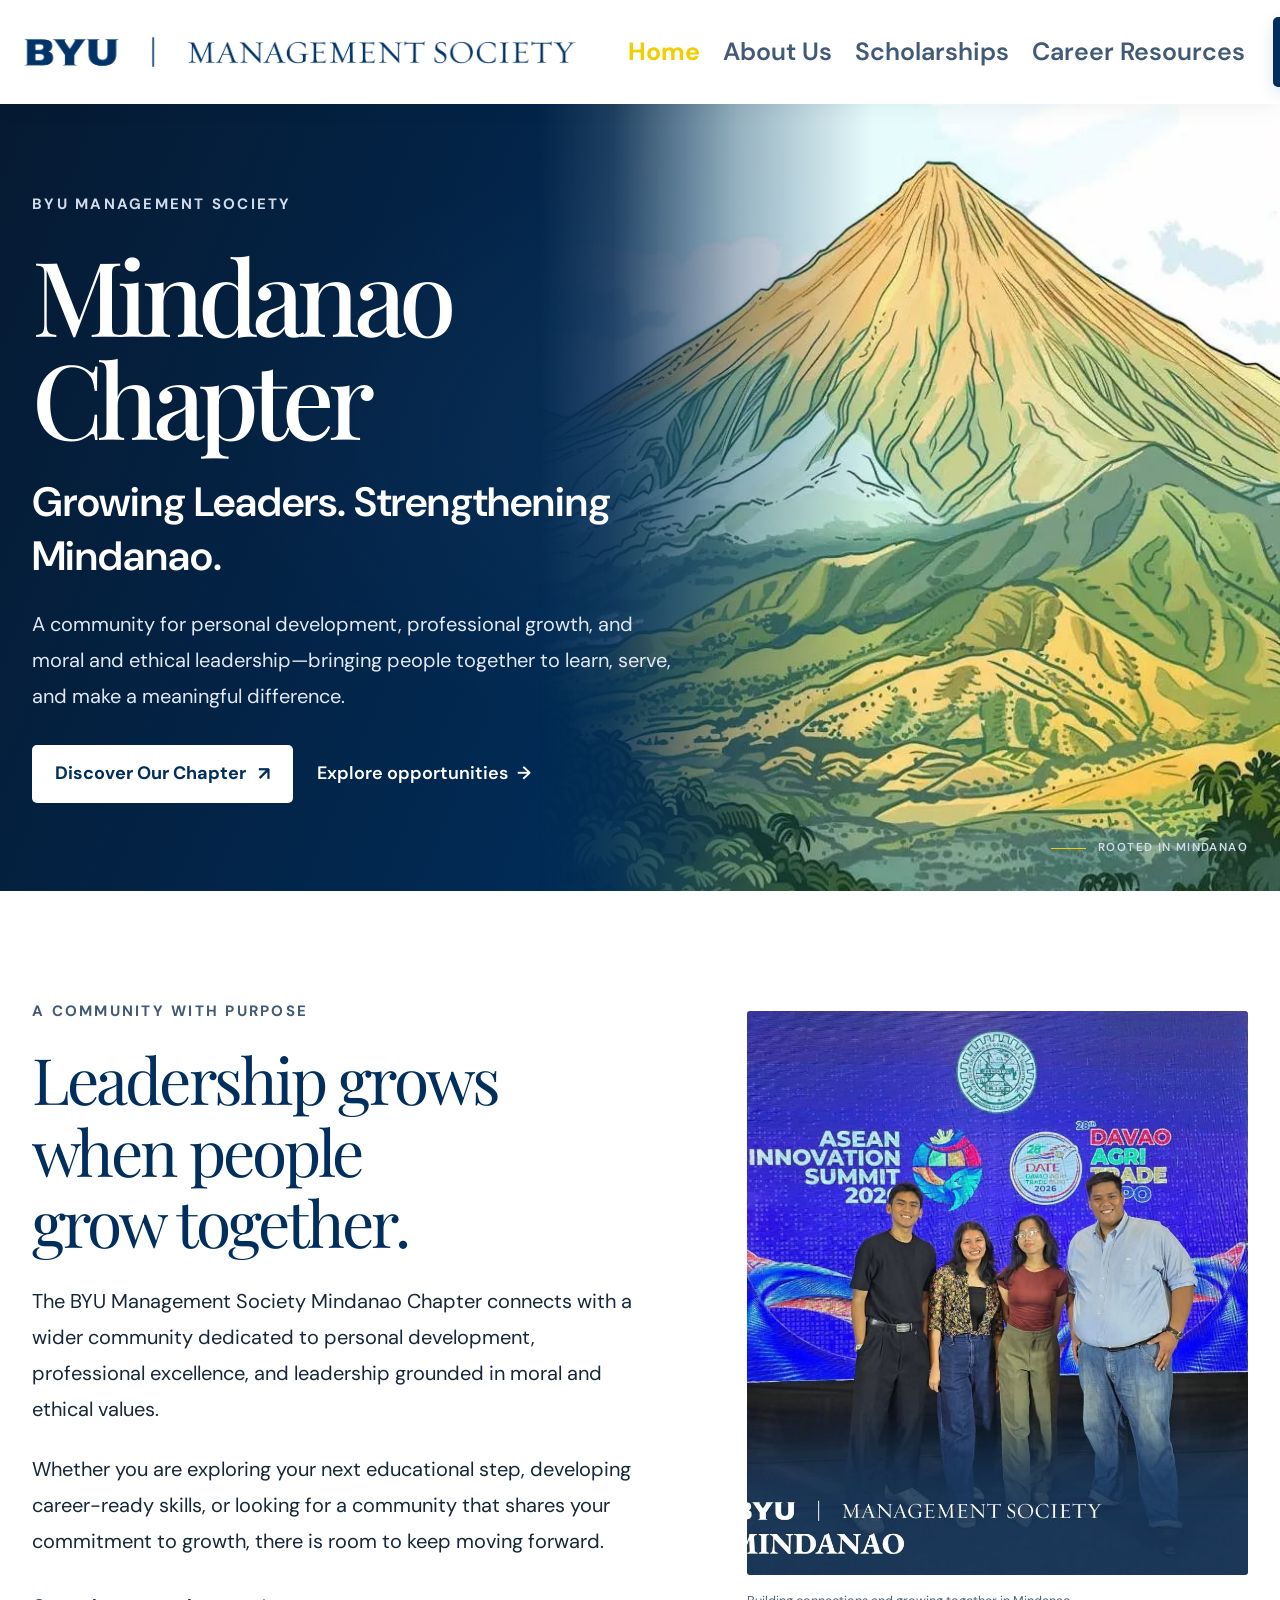
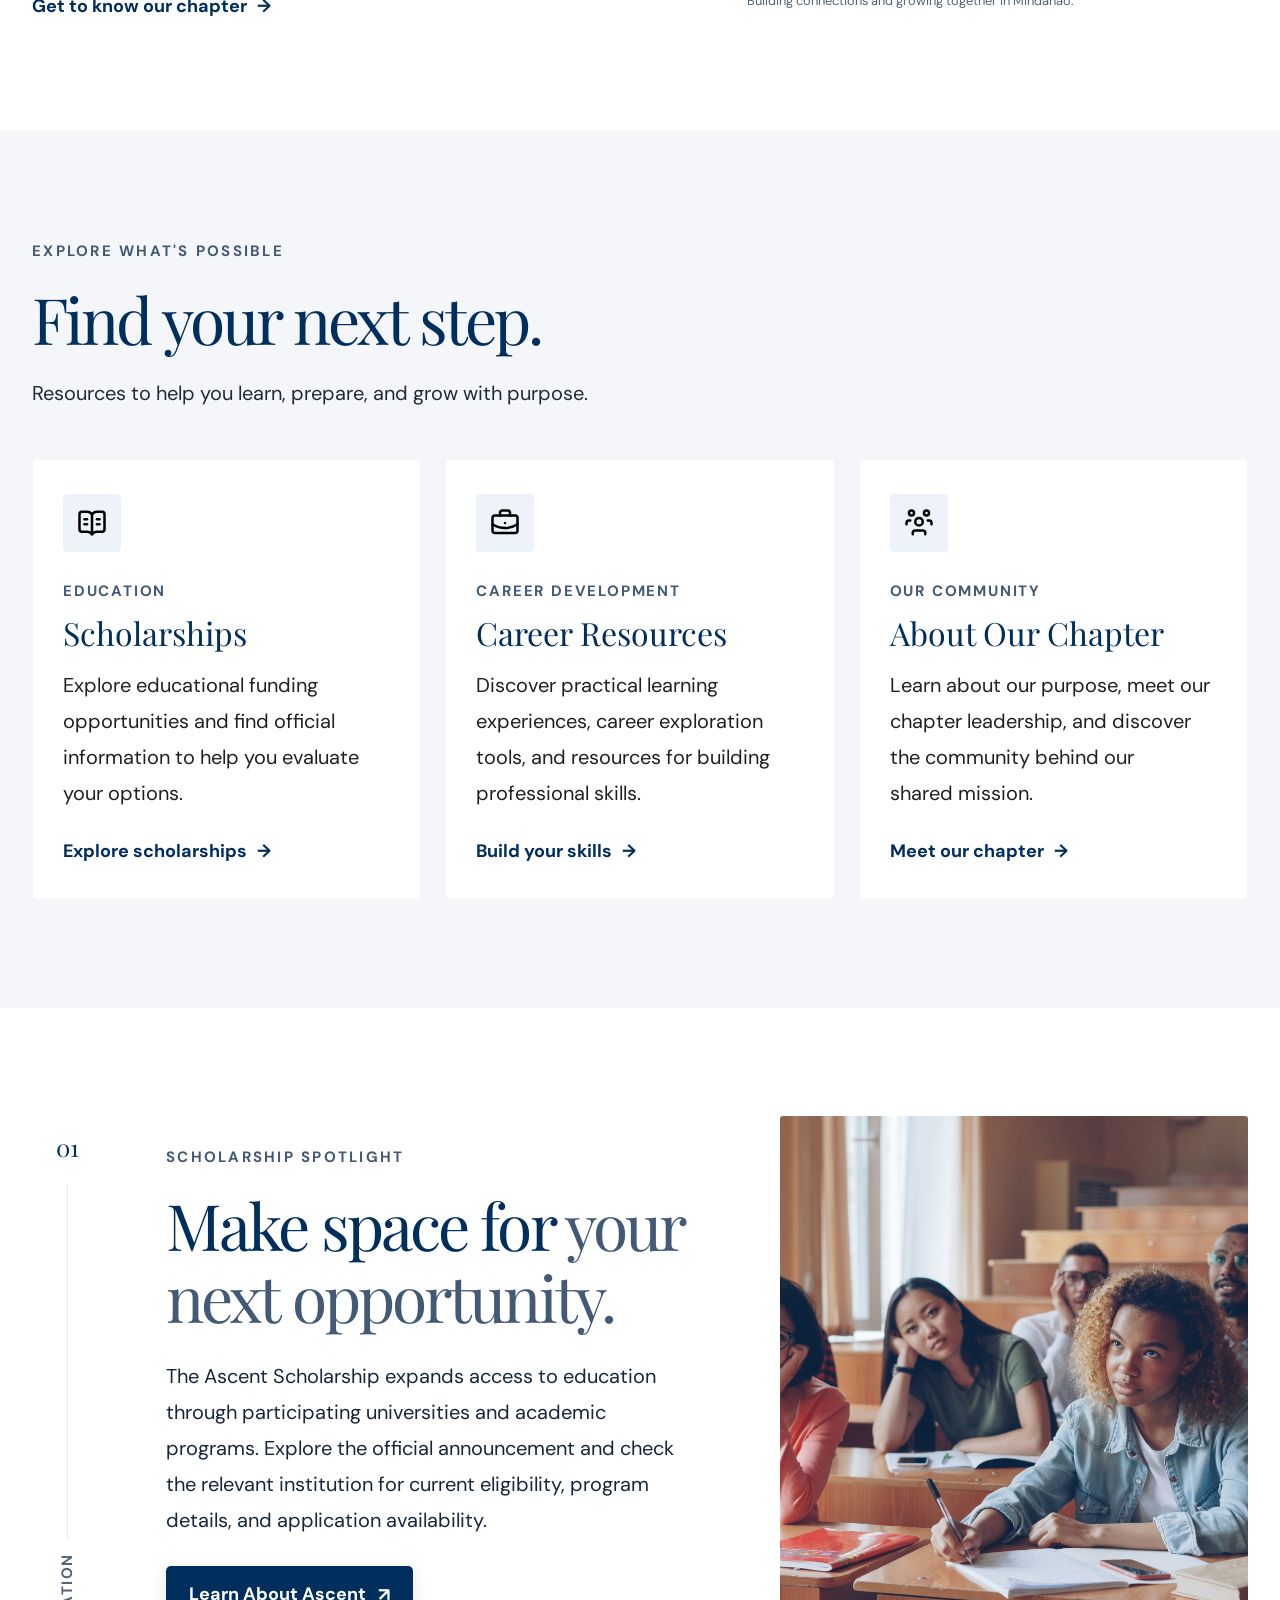
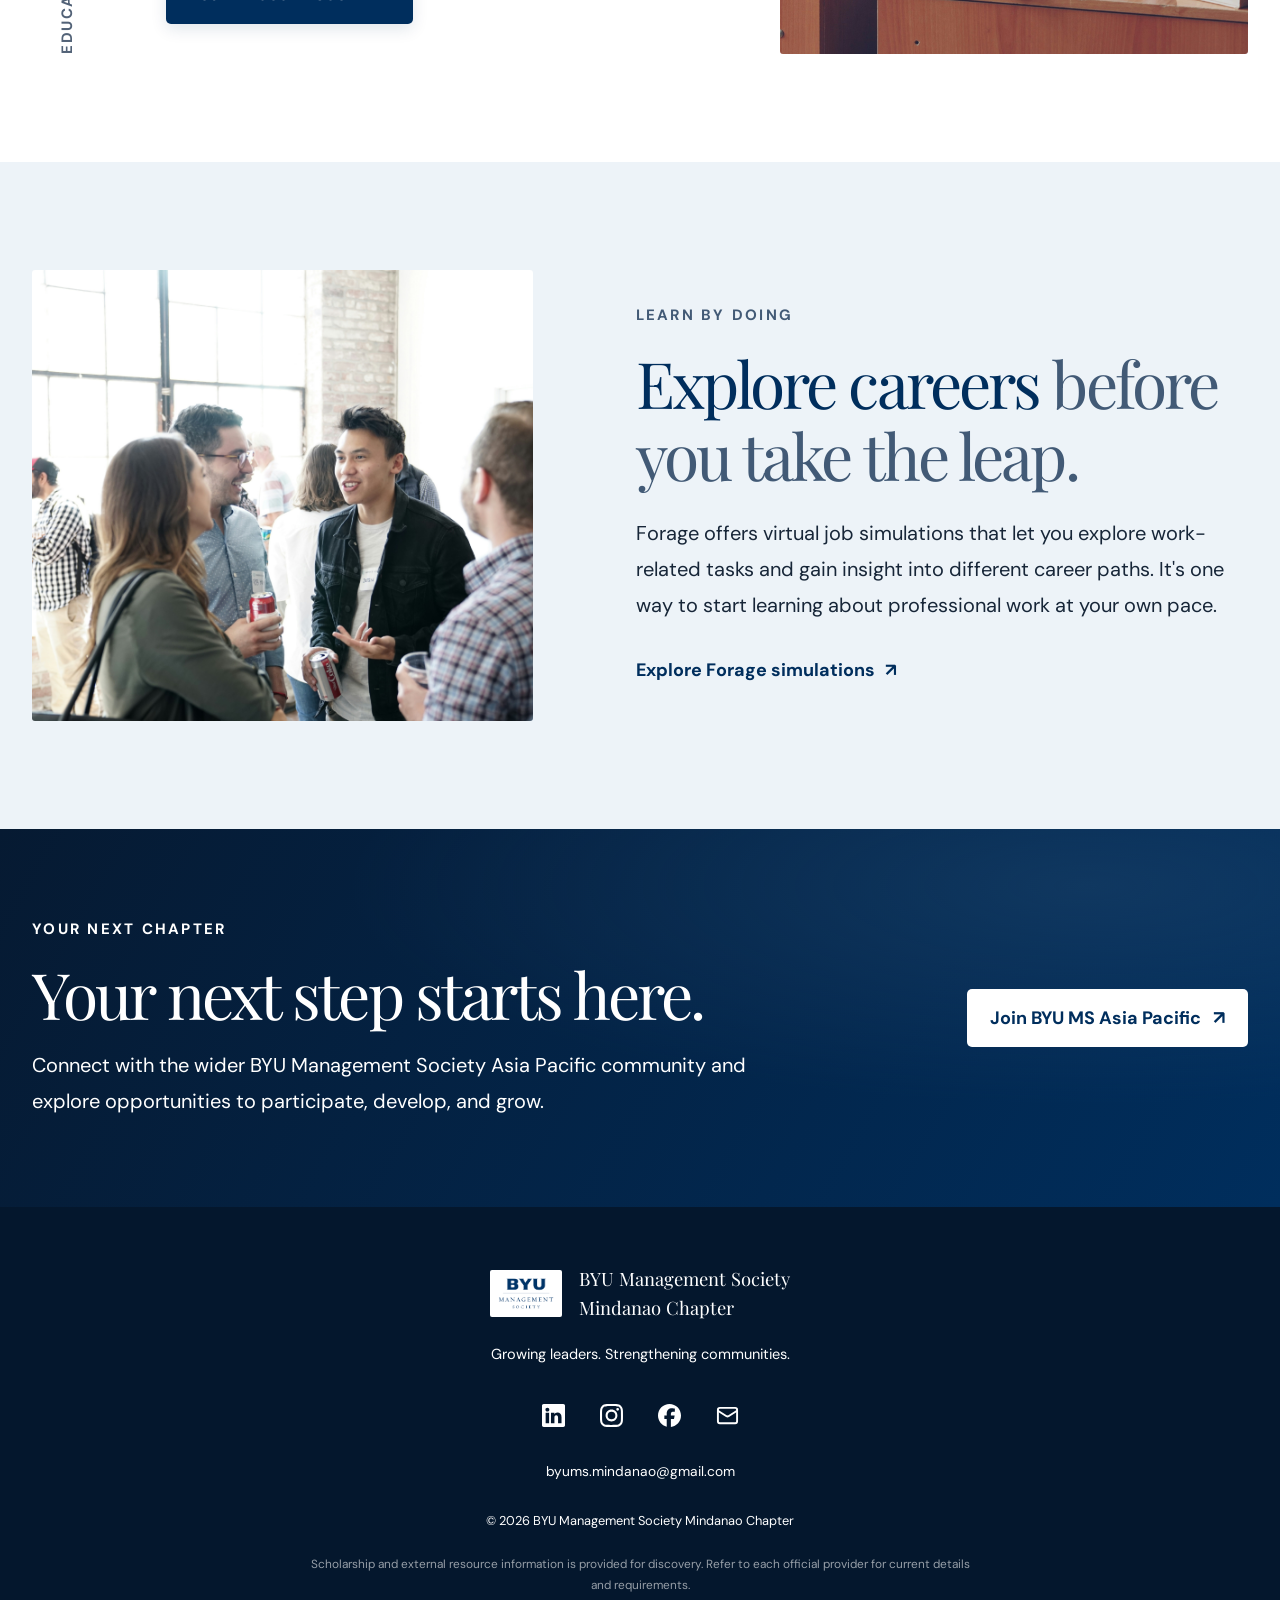
==== index.html @ cc53d4f1 "Update homepage branding and navigation" ====
<!DOCTYPE html>
<html lang="en">
<head>
  <meta charset="UTF-8">
  <meta name="viewport" content="width=device-width, initial-scale=1.0">

  <meta
    name="description"
    content="Discover the BYU Management Society Mindanao Chapter, explore educational opportunities and career resources, and connect with a community committed to purposeful leadership."
  >

  <meta name="theme-color" content="#002E5D">

  <title>Mindanao Chapter | BYU Management Society</title>

  <link rel="preconnect" href="https://fonts.googleapis.com">
  <link rel="preconnect" href="https://fonts.gstatic.com" crossorigin>
  <link
    href="https://fonts.googleapis.com/css2?family=DM+Sans:wght@400;500;600;700&family=Playfair+Display:wght@400;500;600;700&display=swap"
    rel="stylesheet"
  >

  <link rel="stylesheet" href="css/style-cleaned.css">
  <script src="js/main.js" defer></script>
</head>

<body>
  <a class="skip-link" href="#main-content">Skip to content</a>

  <header class="site-header">
    <div class="container nav-container">
      <a class="brand" href="index.html" aria-label="Mindanao Chapter home">
        <img
          src="assets/ManagementSocietyBlueHorizontal.png"
          alt="BYU Management Society"
          width="132"
        >
      </a>

      <nav class="main-nav" aria-label="Main navigation">
        <a href="index.html" aria-current="page">Home</a>
        <a href="about.html">About Us</a>
        <a href="scholarships.html">Scholarships</a>
        <a href="resources.html">Career Resources</a>
      </nav>

      <a
        class="button button-primary join-button"
        href="https://byumsasiapacific.com/join/"
        target="_blank"
        rel="noopener noreferrer"
      >
        Join the Society
        <span class="button-arrow" aria-hidden="true">↗</span>
      </a>
    </div>
  </header>

  <main id="main-content">
    <!-- HERO -->
    <section class="hero">
      <div class="container hero-layout">
        <div class="hero-content">
          <p class="eyebrow hero-eyebrow">
            BYU MANAGEMENT SOCIETY
          </p>

          <h1>
            <span>Mindanao</span>
            <span>Chapter</span>
          </h1>

          <p class="hero-tagline">
            Growing Leaders. Strengthening Mindanao.
          </p>

          <p class="hero-description">
            A community for personal development, professional growth,
            and moral and ethical leadership—bringing people together
            to learn, serve, and make a meaningful difference.
          </p>

          <div class="hero-actions">
            <a class="button button-light" href="about.html">
              Discover Our Chapter
              <span class="button-arrow" aria-hidden="true">↗</span>
            </a>

            <a class="hero-text-link" href="scholarships.html">
              Explore opportunities
              <span aria-hidden="true">→</span>
            </a>
          </div>
        </div>

        <div class="hero-visual" aria-hidden="true">
          <img
            src="assets/mt-apo-green.jpg"
            alt=""
            fetchpriority="high"
          >
        </div>

        <div class="hero-location" aria-hidden="true">
          <span class="location-line"></span>
          <span>Rooted in Mindanao</span>
        </div>
      </div>
    </section>

    <!-- CHAPTER INTRODUCTION -->
    <section class="intro section">
      <div class="container intro-layout">
        <div class="intro-copy">
          <p class="eyebrow">A COMMUNITY WITH PURPOSE</p>

          <h2>
            Leadership grows when
            <span>people grow together.</span>
          </h2>

          <p>
            The BYU Management Society Mindanao Chapter connects with a
            wider community dedicated to personal development,
            professional excellence, and leadership grounded in moral
            and ethical values.
          </p>

          <p>
            Whether you are exploring your next educational step,
            developing career-ready skills, or looking for a community
            that shares your commitment to growth, there is room to
            keep moving forward.
          </p>

          <a class="text-link" href="about.html">
            Get to know our chapter
            <span aria-hidden="true">→</span>
          </a>
        </div>

        <figure class="intro-photo">
          <img
            src="assets/mindanao-chapter-photo.jpg"
            alt="BYU Management Society Mindanao Chapter community"
            loading="lazy"
          >
          <figcaption>
            Building connections and growing together in Mindanao.
          </figcaption>
        </figure>
      </div>
    </section>

    <!-- MAIN DESTINATIONS -->
    <section class="featured section">
      <div class="container">
        <div class="section-heading">
          <div>
            <p class="eyebrow">EXPLORE WHAT'S POSSIBLE</p>
            <h2>Find your next step.</h2>
          </div>

          <p class="section-heading-description">
            Resources to help you learn, prepare, and grow with purpose.
          </p>
        </div>

        <div class="feature-grid">
          <article class="feature-card">
            <div class="card-icon">
              <img
                src="assets/icons/book-open-text.svg"
                alt=""
                width="32"
                height="32"
                loading="lazy"
              >
            </div>

            <p class="card-kicker">EDUCATION</p>
            <h3>Scholarships</h3>

            <p>
              Explore educational funding opportunities and find
              official information to help you evaluate your options.
            </p>

            <a class="text-link" href="scholarships.html">
              Explore scholarships
              <span aria-hidden="true">→</span>
            </a>
          </article>

          <article class="feature-card">
            <div class="card-icon">
              <img
                src="assets/icons/briefcase-business.svg"
                alt=""
                width="32"
                height="32"
                loading="lazy"
              >
            </div>

            <p class="card-kicker">CAREER DEVELOPMENT</p>
            <h3>Career Resources</h3>

            <p>
              Discover practical learning experiences, career
              exploration tools, and resources for building
              professional skills.
            </p>

            <a class="text-link" href="resources.html">
              Build your skills
              <span aria-hidden="true">→</span>
            </a>
          </article>

          <article class="feature-card">
            <div class="card-icon">
              <img
                src="assets/icons/user-group.svg"
                alt=""
                width="32"
                height="32"
                loading="lazy"
              >
            </div>

            <p class="card-kicker">OUR COMMUNITY</p>
            <h3>About Our Chapter</h3>

            <p>
              Learn about our purpose, meet our chapter leadership,
              and discover the community behind our shared mission.
            </p>

            <a class="text-link" href="about.html">
              Meet our chapter
              <span aria-hidden="true">→</span>
            </a>
          </article>
        </div>
      </div>
    </section>

    <!-- SCHOLARSHIP SPOTLIGHT -->
    <section class="spotlight section">
      <div class="container spotlight-layout">
        <div class="spotlight-marker">
          <span class="marker-number">01</span>
          <span class="marker-rule"></span>
          <span class="marker-label">EDUCATION</span>
        </div>

        <div class="spotlight-copy">
          <p class="eyebrow">SCHOLARSHIP SPOTLIGHT</p>

          <h2>
            Make space for
            <span>your next opportunity.</span>
          </h2>

          <p>
            The Ascent Scholarship expands access to education through
            participating universities and academic programs. Explore
            the official announcement and check the relevant institution
            for current eligibility, program details, and application
            availability.
          </p>

          <a
            class="button button-primary"
            href="https://news-ph.churchofjesuschrist.org/article/ascent-scholarship-expands-access-through-five-universities-and-dozens-of-programs"
            target="_blank"
            rel="noopener noreferrer"
          >
            Learn About Ascent
            <span class="button-arrow" aria-hidden="true">↗</span>
          </a>
        </div>

        <div class="spotlight-image scholarship-image">
          <img
            src="assets/education.jpg"
            alt="Education and learning"
            loading="lazy"
          >
        </div>
      </div>
    </section>

    <!-- CAREER SPOTLIGHT -->
    <section class="career-spotlight section">
      <div class="container career-layout">
        <div class="career-image">
          <img
            src="assets/professional networking.jpg"
            alt="Professional networking and career development"
            loading="lazy"
          >
        </div>

        <div class="career-copy">
          <p class="eyebrow">LEARN BY DOING</p>

          <h2>
            Explore careers
            <span>before you take the leap.</span>
          </h2>

          <p>
            Forage offers virtual job simulations that let you explore
            work-related tasks and gain insight into different career
            paths. It's one way to start learning about professional
            work at your own pace.
          </p>

          <a
            class="text-link"
            href="https://www.theforage.com/simulations"
            target="_blank"
            rel="noopener noreferrer"
          >
            Explore Forage simulations
            <span aria-hidden="true">↗</span>
          </a>
        </div>
      </div>
    </section>

    <!-- JOIN -->
    <section class="join-section">
      <div class="container join-layout">
        <div class="join-copy">
          <p class="eyebrow">YOUR NEXT CHAPTER</p>

          <h2>Your next step starts here.</h2>

          <p>
            Connect with the wider BYU Management Society Asia Pacific
            community and explore opportunities to participate,
            develop, and grow.
          </p>
        </div>

        <a
          class="button button-light join-cta"
          href="https://byumsasiapacific.com/join/"
          target="_blank"
          rel="noopener noreferrer"
        >
          Join BYU MS Asia Pacific
          <span class="button-arrow" aria-hidden="true">↗</span>
        </a>
      </div>
    </section>
  </main>

  <!-- FOOTER -->
  <footer class="site-footer">
    <div class="container footer-content">
      <a class="footer-brand" href="index.html">
        <img
          src="assets/management-society-blue-vertical.png"
          alt=""
          width="100"
          loading="lazy"
        >
        <span>BYU Management Society<br>Mindanao Chapter</span>
      </a>

      <p class="footer-message">
        Growing leaders. Strengthening communities.
      </p>

      <div class="social-links" aria-label="Social media and contact">
        <a
          href="https://www.linkedin.com/company/mindanao-chapter-byu-management-society/"
          target="_blank"
          rel="noopener noreferrer"
          aria-label="LinkedIn"
          title="LinkedIn"
        >
          <img src="assets/icons/linkedin.svg" alt="" width="24" height="24">
        </a>

        <a
          href="https://www.instagram.com/byums.mindanao/"
          target="_blank"
          rel="noopener noreferrer"
          aria-label="Instagram"
          title="Instagram"
        >
          <img src="assets/icons/instagram.svg" alt="" width="24" height="24">
        </a>

        <a
          href="https://www.facebook.com/profile.php?id=61593278332912"
          target="_blank"
          rel="noopener noreferrer"
          aria-label="Facebook"
          title="Facebook"
        >
          <img src="assets/icons/facebook.svg" alt="" width="24" height="24">
        </a>

        <a
          href="mailto:byums.mindanao@gmail.com"
          aria-label="Email the Mindanao Chapter"
          title="Email"
        >
          <img src="assets/icons/mail.svg" alt="" width="24" height="24">
        </a>
      </div>

      <p class="footer-email">
        <a href="mailto:byums.mindanao@gmail.com">
          byums.mindanao@gmail.com
        </a>
      </p>

      <p class="copyright">
        © <span id="current-year"></span>
        BYU Management Society Mindanao Chapter
      </p>

      <p class="footer-disclaimer">
        Scholarship and external resource information is provided for
        discovery. Refer to each official provider for current details
        and requirements.
      </p>
    </div>
  </footer>
</body>
</html>
---- css/style-cleaned.css ----
:root {
  --color-navy: #002E5D;
  --color-navy-deep: #061A32;
  --color-navy-light: #123D68;
  --color-white: #FFFFFF;
  --color-gray: #F4F6F9;
  --color-slate-blue: #425A76;
  --color-text: #172638;
  --color-muted: #526277;
  --color-gold: #F2CD00;
  --color-border: #E2E8EF;
  --color-pale-blue: #EDF3F8;

  --font-heading: "Playfair Display", Georgia, "Times New Roman", serif;
  --font-body: "DM Sans", Arial, Helvetica, sans-serif;

  --container-width: 1240px;
  --header-height: 104px;
  --section-space: 108px;
}

/* RESET AND BASE */

* {
  box-sizing: border-box;
}

html {
  scroll-behavior: smooth;
  scroll-padding-top: calc(var(--header-height) + 20px);
}

body {
  margin: 0;
  background: var(--color-white);
  color: var(--color-text);
  font-family: var(--font-body);
  font-size: 17px;
  line-height: 1.8;
  -webkit-font-smoothing: antialiased;
  text-rendering: optimizeLegibility;
}

img {
  display: block;
  max-width: 100%;
}

a {
  color: inherit;
  text-decoration: none;
}

button,
a {
  -webkit-tap-highlight-color: transparent;
}

a:focus-visible {
  outline: 3px solid var(--color-gold);
  outline-offset: 5px;
}

img,
svg {
  vertical-align: middle;
}

.container {
  width: min(100% - 64px, var(--container-width));
  margin-inline: auto;
}

.skip-link {
  position: absolute;
  top: 10px;
  left: 10px;
  z-index: 1000;
  padding: 12px 18px;
  transform: translateY(-150%);
  border-radius: 5px;
  background: var(--color-white);
  color: var(--color-navy);
  font-weight: 700;
}

.skip-link:focus {
  transform: translateY(0);
}

.eyebrow {
  margin: 0 0 20px;
  color: var(--color-slate-blue);
  font-size: 0.78rem;
  font-weight: 700;
  letter-spacing: 0.15em;
  line-height: 1.6;
  text-transform: uppercase;
}

.section {
  padding-block: var(--section-space);
}

h1,
h2,
h3,
p,
figure {
  margin-top: 0;
}

h1,
h2,
h3 {
  text-wrap: balance;
}

p {
  text-wrap: pretty;
}

/* HEADER AND NAVIGATION */

.site-header {
  position: sticky;
  top: 0;
  z-index: 100;
  background: var(--color-white);
  box-shadow: 0 3px 22px rgba(6, 26, 50, 0.055);
}

.nav-container {
  min-height: var(--header-height);
  display: flex;
  align-items: center;
  justify-content: space-between;
  gap: 30px;
}

.brand {
  display: inline-flex;
  align-items: center;
  flex-shrink: 0;
}

.brand img {
  width: 108px;
  height: auto;
}

.main-nav {
  display: flex;
  align-items: center;
  justify-content: center;
  gap: clamp(17px, 2.2vw, 32px);
}

.main-nav a {
  position: relative;
  padding-block: 12px;
  color: var(--color-slate-blue);
  font-size: 0.92rem;
  font-weight: 600;
  line-height: 1.4;
  white-space: nowrap;
  transition: color 0.2s ease;
}

.main-nav a:hover,
.main-nav a[aria-current="page"] {
  color: var(--color-navy);
}

.main-nav a[aria-current="page"] {
  font-weight: 700;
}

.button {
  display: inline-flex;
  align-items: center;
  justify-content: center;
  gap: 12px;
  min-height: 54px;
  padding: 14px 22px;
  border: 1px solid transparent;
  border-radius: 5px;
  font-family: var(--font-body);
  font-size: 0.93rem;
  font-weight: 700;
  line-height: 1.4;
  text-align: center;
  transition:
    background-color 0.22s ease,
    color 0.22s ease,
    transform 0.22s ease,
    box-shadow 0.22s ease;
}

.button:hover {
  transform: translateY(-2px);
}

.button-primary {
  background: var(--color-navy);
  color: var(--color-white);
  box-shadow: 0 5px 16px rgba(0, 46, 93, 0.12);
}

.button-primary:hover {
  background: var(--color-navy-light);
  box-shadow: 0 8px 22px rgba(0, 46, 93, 0.16);
}

.button-light {
  background: var(--color-white);
  color: var(--color-navy);
}

.button-light:hover {
  background: #EDF2F8;
  box-shadow: 0 8px 22px rgba(0, 0, 0, 0.12);
}

.button-arrow {
  display: inline-block;
  font-size: 1.05em;
  transition: transform 0.2s ease;
}

.button:hover .button-arrow {
  transform: translate(2px, -2px);
}

.join-button {
  flex-shrink: 0;
  min-height: 48px;
  padding: 12px 16px;
  font-size: 0.85rem;
}

/* HERO */

.hero {
  position: relative;
  isolation: isolate;
  overflow: hidden;
  background:
    radial-gradient(
      ellipse at 77% 43%,
      rgba(34, 76, 118, 0.35),
      transparent 54%
    ),
    linear-gradient(
      112deg,
      var(--color-navy-deep) 0%,
      var(--color-navy) 65%,
      #0A2C50 100%
    );
  color: var(--color-white);
}

.hero-layout {
  position: relative;
  display: flex;
  align-items: center;
  min-height: 670px;
  padding-block: 70px;
}

.hero-content {
  position: relative;
  z-index: 2;
  width: 65%;
  padding-block: 18px;
  animation: hero-enter 0.75s ease both;
}

.hero-eyebrow {
  margin-bottom: 27px;
  color: #D1DDEC;
}

.hero h1 {
  display: flex;
  flex-direction: column;
  align-items: flex-start;
  margin: 0;
  color: var(--color-white);
  font-family: var(--font-heading);
  font-size: clamp(4.5rem, 8.1vw, 7.5rem);
  font-weight: 500;
  line-height: 0.99;
  letter-spacing: -0.065em;
}

.hero h1 span {
  display: block;
}

.hero-tagline {
  max-width: 580px;
  margin: 28px 0 0;
  color: var(--color-white);
  font-size: clamp(1.25rem, 2vw, 1.7rem);
  font-weight: 600;
  line-height: 1.45;
}

.hero-description {
  max-width: 560px;
  margin: 23px 0 31px;
  color: #E0E9F3;
  font-size: 1.02rem;
  line-height: 1.9;
}

.hero-actions {
  display: flex;
  flex-wrap: wrap;
  align-items: center;
  gap: 24px;
}

.hero-text-link {
  display: inline-flex;
  align-items: center;
  gap: 9px;
  min-height: 48px;
  color: var(--color-white);
  font-size: 0.93rem;
  font-weight: 600;
  transition: color 0.2s ease;
}

.hero-text-link span {
  transition: transform 0.2s ease;
}

.hero-text-link:hover {
  color: #DDE8F4;
}

.hero-text-link:hover span {
  transform: translateX(4px);
}

/* Keep the original Mount Apo artwork unchanged. */
.hero-visual {
  position: absolute;
  inset-block: 0;
  right: -32px;
  z-index: 1;
  width: 61%;
  overflow: hidden;
  pointer-events: none;
}

.hero-visual img {
  width: 100%;
  height: 100%;
  object-fit: cover;
  object-position: center 45%;
  -webkit-mask-image: linear-gradient(
    to right,
    transparent 0%,
    rgba(0, 0, 0, 0.12) 10%,
    rgba(0, 0, 0, 0.65) 27%,
    #000000 45%
  );
  mask-image: linear-gradient(
    to right,
    transparent 0%,
    rgba(0, 0, 0, 0.12) 10%,
    rgba(0, 0, 0, 0.65) 27%,
    #000000 45%
  );
  -webkit-mask-size: 100% 100%;
  mask-size: 100% 100%;
}

.hero-location {
  position: absolute;
  right: 0;
  bottom: 32px;
  z-index: 2;
  display: flex;
  align-items: center;
  gap: 12px;
  color: #D1DDEC;
  font-size: 0.72rem;
  font-weight: 600;
  letter-spacing: 0.12em;
  text-transform: uppercase;
}

.location-line {
  display: inline-block;
  width: 35px;
  height: 1px;
  background: var(--color-gold);
}

/* SHARED HEADINGS AND LINKS */

.section h2,
.join-section h2 {
  margin: 0 0 25px;
  color: var(--color-navy);
  font-family: var(--font-heading);
  font-size: clamp(2.5rem, 4.4vw, 4rem);
  font-weight: 400;
  line-height: 1.16;
  letter-spacing: -0.045em;
}

.section h2 span,
.career-copy h2 span,
.spotlight-copy h2 span {
  color: var(--color-slate-blue);
}

.text-link {
  display: inline-flex;
  align-items: center;
  gap: 10px;
  color: var(--color-navy);
  font-size: 0.93rem;
  font-weight: 700;
  line-height: 1.6;
}

.text-link span {
  display: inline-block;
  transition: transform 0.2s ease;
}

.text-link:hover span {
  transform: translateX(5px);
}

/* CHAPTER INTRODUCTION */

.intro {
  background: var(--color-white);
}

.intro-layout {
  display: grid;
  grid-template-columns: minmax(0, 1.1fr) minmax(300px, 0.9fr);
  align-items: center;
  gap: clamp(48px, 8vw, 112px);
}

.intro-copy {
  max-width: 650px;
}

.intro-copy h2 {
  max-width: 610px;
}

.intro-copy > p:not(.eyebrow) {
  margin-bottom: 19px;
  color: var(--color-muted);
  font-size: 1.02rem;
  line-height: 1.95;
}

.intro-copy .text-link {
  margin-top: 10px;
}

.intro-photo {
  position: relative;
  margin: 0;
}

.intro-photo img {
  width: 100%;
  aspect-ratio: 4 / 4.5;
  object-fit: cover;
  object-position: center;
  border-radius: 3px;
}

.intro-photo figcaption {
  padding-top: 15px;
  color: var(--color-muted);
  font-size: 0.8rem;
  line-height: 1.65;
}

/* FEATURED DESTINATIONS */

.featured {
  background: var(--color-gray);
}

.section-heading {
  display: flex;
  align-items: flex-end;
  justify-content: space-between;
  gap: 40px;
  margin-bottom: 48px;
}

.section-heading h2 {
  margin-bottom: 0;
}

.section-heading-description {
  max-width: 340px;
  margin: 0 0 8px;
  color: var(--color-muted);
  font-size: 0.98rem;
  line-height: 1.8;
}

.feature-grid {
  display: grid;
  grid-template-columns: repeat(3, minmax(0, 1fr));
  gap: 24px;
}

.feature-card {
  display: flex;
  flex-direction: column;
  align-items: flex-start;
  min-height: 360px;
  padding: 34px 30px;
  background: var(--color-white);
  border: 1px solid rgba(0, 46, 93, 0.045);
  border-radius: 5px;
  transition:
    transform 0.25s ease,
    box-shadow 0.25s ease;
}

.feature-card:hover {
  transform: translateY(-5px);
  box-shadow: 0 16px 38px rgba(6, 26, 50, 0.085);
}

.card-icon {
  display: flex;
  align-items: center;
  justify-content: center;
  width: 58px;
  height: 58px;
  margin-bottom: 27px;
  background: var(--color-pale-blue);
  border-radius: 4px;
}

.card-icon img {
  width: 30px;
  height: 30px;
  object-fit: contain;
}

.card-kicker {
  margin: 0 0 10px;
  color: var(--color-slate-blue);
  font-size: 0.7rem;
  font-weight: 700;
  letter-spacing: 0.12em;
  line-height: 1.5;
}

.feature-card h3 {
  margin: 0 0 14px;
  color: var(--color-navy);
  font-family: var(--font-heading);
  font-size: 1.8rem;
  font-weight: 400;
  line-height: 1.3;
}

.feature-card > p:not(.card-kicker) {
  margin: 0 0 27px;
  color: var(--color-muted);
  font-size: 0.94rem;
  line-height: 1.85;
}

.feature-card .text-link {
  margin-top: auto;
}

/* SCHOLARSHIP SPOTLIGHT */

.spotlight {
  background: var(--color-white);
}

.spotlight-layout {
  display: grid;
  grid-template-columns: 70px minmax(0, 1fr) minmax(280px, 0.85fr);
  align-items: center;
  gap: clamp(30px, 5vw, 70px);
}

.spotlight-marker {
  align-self: stretch;
  display: flex;
  flex-direction: column;
  align-items: center;
  gap: 15px;
  padding-top: 10px;
}

.marker-number {
  color: var(--color-navy);
  font-family: var(--font-heading);
  font-size: 1.5rem;
}

.marker-rule {
  flex: 1;
  width: 1px;
  min-height: 70px;
  background: var(--color-border);
}

.marker-label {
  color: var(--color-muted);
  font-size: 0.62rem;
  font-weight: 700;
  letter-spacing: 0.1em;
  writing-mode: vertical-rl;
  transform: rotate(180deg);
}

.spotlight-copy {
  max-width: 520px;
}

.spotlight-copy h2,
.career-copy h2 {
  font-size: clamp(2.4rem, 3.6vw, 3.5rem);
}

.spotlight-copy > p:not(.eyebrow),
.career-copy > p:not(.eyebrow) {
  margin-bottom: 28px;
  color: var(--color-muted);
  font-size: 0.98rem;
  line-height: 1.9;
}

.spotlight-image img {
  width: 100%;
  aspect-ratio: 4 / 4.6;
  object-fit: cover;
  border-radius: 3px;
}

/* CAREER SPOTLIGHT */

.career-spotlight {
  background: var(--color-pale-blue);
}

.career-layout {
  display: grid;
  grid-template-columns: minmax(280px, 0.9fr) minmax(0, 1.1fr);
  align-items: center;
  gap: clamp(48px, 8vw, 110px);
}

.career-image img {
  width: 100%;
  aspect-ratio: 4 / 3.6;
  object-fit: cover;
  border-radius: 3px;
}

.career-copy {
  max-width: 600px;
}

.career-copy h2 {
  color: var(--color-navy);
}

/* JOIN SECTION */

.join-section {
  padding-block: 88px;
  background:
    radial-gradient(
      ellipse at 85% 15%,
      rgba(39, 79, 119, 0.38),
      transparent 48%
    ),
    linear-gradient(
      120deg,
      var(--color-navy-deep),
      var(--color-navy)
    );
  color: var(--color-white);
}

.join-layout {
  display: flex;
  align-items: center;
  justify-content: space-between;
  gap: 55px;
}

.join-copy {
  max-width: 720px;
}

.join-section .eyebrow {
  margin-bottom: 17px;
  color: #D1DDEC;
}

.join-section h2 {
  margin-bottom: 18px;
  color: var(--color-white);
}

.join-section .join-copy > p:not(.eyebrow) {
  max-width: 690px;
  margin: 0;
  color: #E0E9F3;
  font-size: 1rem;
  line-height: 1.9;
}

.join-cta {
  flex-shrink: 0;
}

/* FOOTER */

.site-footer {
  padding: 58px 0 28px;
  background: #04172D;
  color: var(--color-white);
  text-align: center;
}

.footer-content {
  display: flex;
  flex-direction: column;
  align-items: center;
  gap: 20px;
}

.footer-brand {
  display: inline-flex;
  align-items: center;
  justify-content: center;
  gap: 17px;
  text-align: left;
}

.footer-brand img {
  width: 72px;
  height: auto;
  padding: 5px;
  background: var(--color-white);
  border-radius: 2px;
}

.footer-brand span {
  font-family: var(--font-heading);
  font-size: 1.15rem;
  line-height: 1.55;
}

.footer-message {
  margin: 0;
  color: #D1DDEC;
  font-size: 0.91rem;
}

.social-links {
  display: flex;
  align-items: center;
  justify-content: center;
  gap: 12px;
  margin-top: 4px;
}

.social-links a {
  display: inline-flex;
  align-items: center;
  justify-content: center;
  width: 46px;
  height: 46px;
  border-radius: 50%;
  transition:
    background-color 0.2s ease,
    transform 0.2s ease;
}

.social-links a:hover {
  background: rgba(255, 255, 255, 0.12);
  transform: translateY(-3px);
}

.social-links img {
  width: 23px;
  height: 23px;
  object-fit: contain;
  filter: brightness(0) invert(1);
}

.footer-email,
.copyright,
.footer-disclaimer {
  margin: 0;
  color: rgba(255, 255, 255, 0.76);
  font-size: 0.86rem;
  line-height: 1.75;
}

.footer-email a {
  overflow-wrap: anywhere;
  transition: color 0.2s ease;
}

.footer-email a:hover {
  color: var(--color-gold);
}

.copyright {
  margin-top: 7px;
  font-size: 0.8rem;
}

.footer-disclaimer {
  max-width: 720px;
  margin-top: 2px;
  color: rgba(255, 255, 255, 0.58);
  font-size: 0.74rem;
}

/* ANIMATION */

@keyframes hero-enter {
  from {
    opacity: 0;
    transform: translateY(16px);
  }

  to {
    opacity: 1;
    transform: translateY(0);
  }
}

/* TABLET */

@media (max-width: 1100px) {
  :root {
    --section-space: 88px;
    --header-height: 94px;
  }

  .container {
    width: min(100% - 48px, var(--container-width));
  }

  .nav-container {
    gap: 20px;
  }

  .brand img {
    width: 92px;
  }

  .main-nav {
    gap: 17px;
  }

  .main-nav a {
    font-size: 0.84rem;
  }

  .join-button {
    padding-inline: 12px;
    font-size: 0.8rem;
  }

  .hero-layout {
    min-height: 610px;
  }

  .hero-content {
    width: 69%;
  }

  .hero h1 {
    font-size: clamp(4.1rem, 7.5vw, 6rem);
  }

  .hero-visual {
    width: 64%;
  }

  .intro-layout {
    gap: 50px;
  }

  .feature-grid {
    gap: 17px;
  }

  .feature-card {
    padding: 29px 23px;
  }

  .spotlight-layout {
    grid-template-columns: 45px minmax(0, 1fr) minmax(230px, 0.8fr);
    gap: 30px;
  }

  .career-layout {
    gap: 50px;
  }
}

/* SMALL TABLET */

@media (max-width: 820px) {
  :root {
    --section-space: 76px;
    --header-height: auto;
  }

  .nav-container {
    min-height: auto;
    flex-wrap: wrap;
    justify-content: space-between;
    gap: 14px 20px;
    padding-block: 15px 17px;
  }

  .brand img {
    width: 82px;
  }

  .join-button {
    min-height: 44px;
    padding: 10px 13px;
  }

  .main-nav {
    order: 3;
    width: 100%;
    justify-content: center;
    flex-wrap: wrap;
    gap: 5px 24px;
  }

  .main-nav a {
    padding-block: 8px;
    font-size: 0.88rem;
  }

  .hero-layout {
    min-height: 610px;
    padding-block: 76px;
  }

  .hero-content {
    width: 82%;
  }

  .hero h1 {
    font-size: clamp(4rem, 10vw, 6rem);
  }

  .hero-visual {
    right: -20px;
    width: 82%;
    opacity: 0.55;
  }

  .hero-visual img {
    -webkit-mask-image: linear-gradient(
      to right,
      transparent 0%,
      rgba(0, 0, 0, 0.4) 30%,
      #000000 78%
    );
    mask-image: linear-gradient(
      to right,
      transparent 0%,
      rgba(0, 0, 0, 0.4) 30%,
      #000000 78%
    );
  }

  .hero-location {
    right: 0;
    bottom: 24px;
  }

  .intro-layout {
    grid-template-columns: 1fr 0.8fr;
    gap: 35px;
  }

  .section-heading {
    align-items: flex-start;
    flex-direction: column;
    gap: 15px;
    margin-bottom: 35px;
  }

  .section-heading-description {
    max-width: 500px;
  }

  .feature-grid {
    grid-template-columns: 1fr;
    gap: 15px;
  }

  .feature-card {
    display: grid;
    grid-template-columns: 62px minmax(0, 1fr);
    column-gap: 20px;
    min-height: auto;
    padding: 27px;
  }

  .card-icon {
    grid-column: 1;
    grid-row: 1 / span 3;
    margin-bottom: 0;
  }

  .card-kicker,
  .feature-card h3,
  .feature-card > p:not(.card-kicker),
  .feature-card .text-link {
    grid-column: 2;
  }

  .feature-card h3 {
    margin-bottom: 9px;
  }

  .feature-card > p:not(.card-kicker) {
    margin-bottom: 17px;
  }

  .spotlight-layout {
    grid-template-columns: 36px minmax(0, 1fr);
    gap: 25px;
  }

  .spotlight-copy {
    max-width: none;
  }

  .spotlight-image {
    grid-column: 2;
  }

  .spotlight-image img {
    aspect-ratio: 16 / 7;
  }

  .career-layout {
    grid-template-columns: 1fr 1fr;
    gap: 35px;
  }

  .join-layout {
    align-items: flex-start;
    flex-direction: column;
    gap: 28px;
  }
}

/* MOBILE */

@media (max-width: 520px) {
  body {
    font-size: 16px;
  }

  .container {
    width: min(100% - 36px, var(--container-width));
  }

  :root {
    --section-space: 65px;
  }

  .nav-container {
    gap: 12px;
    padding-block: 12px 14px;
  }

  .brand img {
    width: 68px;
  }

  .join-button {
    max-width: 180px;
    min-height: 42px;
    padding: 9px 10px;
    gap: 7px;
    font-size: 0.75rem;
  }

  .main-nav {
    gap: 3px 17px;
  }

  .main-nav a {
    font-size: 0.81rem;
  }

  .hero-layout {
    min-height: 630px;
    align-items: center;
    padding-block: 64px 78px;
  }

  .hero-content {
    width: 100%;
    padding-block: 0;
  }

  .hero-eyebrow {
    margin-bottom: 24px;
    font-size: 0.68rem;
    letter-spacing: 0.12em;
  }

  .hero h1 {
    font-size: clamp(3.6rem, 13vw, 4.8rem);
    line-height: 1.01;
    letter-spacing: -0.06em;
  }

  .hero-tagline {
    max-width: 350px;
    margin-top: 23px;
    font-size: 1.24rem;
    line-height: 1.5;
  }

  .hero-description {
    max-width: 430px;
    margin-block: 18px 26px;
    font-size: 0.94rem;
    line-height: 1.85;
  }

  .hero-visual {
    right: -18px;
    width: 110%;
    opacity: 0.3;
  }

  .hero-visual img {
    object-position: 58% center;
  }

  .hero-actions {
    align-items: flex-start;
    flex-direction: column;
    gap: 12px;
  }

  .hero-actions .button {
    width: auto;
    max-width: 100%;
  }

  .hero-text-link {
    min-height: 40px;
  }

  .hero-location {
    bottom: 19px;
    font-size: 0.62rem;
  }

  .location-line {
    width: 25px;
  }

  .section h2,
  .join-section h2 {
    margin-bottom: 19px;
    font-size: clamp(2.3rem, 9vw, 3rem);
    line-height: 1.16;
  }

  .intro-layout,
  .career-layout {
    grid-template-columns: 1fr;
    gap: 32px;
  }

  .intro-copy > p:not(.eyebrow) {
    font-size: 0.96rem;
    line-height: 1.9;
  }

  .intro-photo img {
    aspect-ratio: 5 / 4;
  }

  .section-heading {
    gap: 12px;
    margin-bottom: 28px;
  }

  .section-heading-description {
    font-size: 0.94rem;
  }

  .feature-card {
    grid-template-columns: 48px minmax(0, 1fr);
    column-gap: 16px;
    padding: 23px 20px;
  }

  .card-icon {
    width: 46px;
    height: 46px;
  }

  .card-icon img {
    width: 25px;
    height: 25px;
  }

  .card-kicker {
    font-size: 0.64rem;
  }

  .feature-card h3 {
    font-size: 1.55rem;
  }

  .feature-card > p:not(.card-kicker) {
    font-size: 0.9rem;
    line-height: 1.8;
  }

  .feature-card .text-link,
  .text-link {
    font-size: 0.88rem;
  }

  .spotlight-layout {
    grid-template-columns: 25px minmax(0, 1fr);
    gap: 17px;
  }

  .marker-number {
    font-size: 1.2rem;
  }

  .marker-label {
    font-size: 0.55rem;
  }

  .spotlight-copy h2,
  .career-copy h2 {
    font-size: clamp(2.2rem, 8.5vw, 2.8rem);
  }

  .spotlight-copy > p:not(.eyebrow),
  .career-copy > p:not(.eyebrow) {
    font-size: 0.94rem;
    line-height: 1.85;
  }

  .spotlight-image img {
    aspect-ratio: 4 / 3;
  }

  .career-image img {
    aspect-ratio: 4 / 3;
  }

  .join-section {
    padding-block: 66px;
  }

  .join-section .join-copy > p:not(.eyebrow) {
    font-size: 0.94rem;
    line-height: 1.85;
  }

  .join-cta {
    width: 100%;
  }

  .site-footer {
    padding-top: 44px;
  }

  .footer-brand {
    gap: 12px;
  }

  .footer-brand img {
    width: 58px;
  }

  .footer-brand span {
    font-size: 1rem;
  }

  .footer-message {
    font-size: 0.84rem;
  }

  .footer-email {
    font-size: 0.82rem;
  }

  .copyright {
    font-size: 0.73rem;
  }

  .footer-disclaimer {
    font-size: 0.69rem;
  }
}

/* REDUCED MOTION */

@media (prefers-reduced-motion: reduce) {
  html {
    scroll-behavior: auto;
  }

  *,
  *::before,
  *::after {
    animation-duration: 0.01ms !important;
    animation-iteration-count: 1 !important;
    transition-duration: 0.01ms !important;
    scroll-behavior: auto !important;
  }

  .button:hover,
  .feature-card:hover,
  .social-links a:hover {
    transform: none;
  }
}

/* =========================================================
   CONSOLIDATED SITE OVERRIDES
   Edit these values instead of adding duplicate CSS rules.
   ========================================================= */

:root {
  /* Main controls for regular body copy */
  --body-text-size: 20px;
  --body-text-line-height: 1.8;

  /* Header sizing */
  --header-logo-width: 600px;
  --nav-text-size: 25px;
  --join-button-text-size: 24px;

  /* Supporting copy */
  --supporting-text-size: 20px;
}

/* HEADER LAYOUT — logo pushed to the left */
.site-header .nav-container {
  width: 100%;
  max-width: none;
  min-height: var(--header-height);
  margin: 0;
  padding: 0 24px 0 0;
  box-sizing: border-box;
  display: flex;
  align-items: center;
  justify-content: space-between;
  gap: 28px;
}

.site-header .brand {
  margin: 0 auto 0 0;
  padding: 0;
  flex: 0 0 auto;
}

.site-header .brand img {
  display: block;
  width: var(--header-logo-width);
  max-width: none;
  height: auto;
}

/* NAVIGATION — gold interaction, no bars or underlines */
.site-header .main-nav {
  display: flex;
  align-items: center;
  justify-content: center;
  gap: clamp(12px, 1.8vw, 28px);
}

.site-header .main-nav a {
  position: static;
  display: inline-flex;
  align-items: center;
  padding: 10px 0;
  border: 0;
  border-bottom: 0;
  border-radius: 0;
  background: transparent;
  box-shadow: none;
  text-decoration: none;
  color: var(--color-slate-blue);
  font-size: var(--nav-text-size);
  font-weight: 600;
  line-height: 1.5;
  white-space: nowrap;
  transition: color 180ms ease;
}

.site-header .main-nav a::before,
.site-header .main-nav a::after {
  content: none;
  display: none;
}

.site-header .main-nav a:hover,
.site-header .main-nav a[aria-current="page"] {
  background: transparent;
  color: var(--color-gold);
}

.site-header .main-nav a[aria-current="page"] {
  font-weight: 700;
}

.site-header .join-button {
  flex-shrink: 0;
  font-size: var(--join-button-text-size);
  padding: 15px 20px;
  min-height: 54px;
}

/* REGULAR BODY COPY
   Change --body-text-size above to control standard paragraphs.
   Special display text is sized separately below. */
body {
  font-size: var(--body-text-size);
  line-height: var(--body-text-line-height);
}

main p:not(.eyebrow):not(.card-kicker):not(.hero-tagline),
main li,
main dd,
main dt,
main blockquote {
  font-size: var(--body-text-size);
  line-height: var(--body-text-line-height);
}

/* Readable text on light sections */
.intro-copy > p:not(.eyebrow),
.section-heading-description,
.feature-card > p:not(.card-kicker),
.spotlight-copy > p:not(.eyebrow),
.career-copy > p:not(.eyebrow) {
  font-size: var(--supporting-text-size);
  line-height: 1.8;
  color: #172638;
}

/* HERO — preserve white text over the dark background */
.hero .hero-eyebrow {
  color: #D1DDEC;
}

.hero .hero-tagline {
  max-width: 750px;
  color: #FFFFFF;
  font-size: clamp(2rem, 3.2vw, 2.75rem);
  font-weight: 600;
  line-height: 1.3;
}

.hero .hero-description {
  max-width: 650px;
  color: #E0E9F3;
  font-size: var(--supporting-text-size);
  line-height: 1.75;
}

/* CHAPTER INTRO — dark text on the white background */
.intro-copy .eyebrow {
  color: var(--color-slate-blue);
}

.intro-copy h2,
.intro-copy h2 span {
  color: var(--color-navy);
}

.intro-copy > p:not(.eyebrow) {
  max-width: 680px;
  margin-bottom: 24px;
  color: #172638;
}

/* FEATURED DESTINATIONS */
.section-heading {
  display: block;
  margin-bottom: 48px;
}

.section-heading h2 {
  max-width: 900px;
  margin-bottom: 20px;
}

.section-heading-description {
  max-width: 780px;
  margin: 0;
  color: #202B38;
}

.feature-card > p:not(.card-kicker) {
  color: #202020;
}

.feature-card h3 {
  font-size: 32px;
  line-height: 1.25;
}

/* SECTION HEADINGS AND SMALL LABELS */
.section h2,
.join-section h2 {
  font-size: clamp(3rem, 5vw, 4rem);
  line-height: 1.12;
}

.eyebrow,
.card-kicker,
.marker-label {
  font-size: 15px;
  font-weight: 700;
  line-height: 1.6;
}

/* JOIN SECTION — white text on navy */
.join-section,
.join-section h2,
.join-section p,
.join-section .eyebrow,
.join-section .join-copy {
  color: #FFFFFF;
}

.join-section .join-copy > p:not(.eyebrow) {
  max-width: 800px;
  font-size: var(--supporting-text-size);
  line-height: 1.8;
  color: #FFFFFF;
}

/* Links and buttons */
.text-link,
.hero-text-link,
.button {
  font-size: 18px;
  line-height: 1.5;
}

/* Footer text */
.site-footer .footer-brand span {
  color: #FFFFFF;
}

.site-footer .footer-message,
.site-footer .footer-email,
.site-footer .footer-email a,
.site-footer .copyright {
  color: #FFFFFF;
}

/* TABLET */
@media (max-width: 1200px) {
  :root {
    --header-logo-width: 260px;
    --nav-text-size: 18px;
    --join-button-text-size: 18px;
    --supporting-text-size: 18px;
    --body-text-size: 18px;
  }

  .site-header .nav-container {
    gap: 18px;
  }

  .site-header .main-nav {
    gap: 12px;
  }

  .site-header .join-button {
    padding: 12px 14px;
  }
}

@media (max-width: 820px) {
  :root {
    --header-logo-width: 200px;
    --nav-text-size: 16px;
    --join-button-text-size: 16px;
    --supporting-text-size: 18px;
    --body-text-size: 18px;
  }

  .site-header .nav-container {
    padding-right: 16px;
    gap: 12px;
  }

  .site-header .main-nav {
    gap: 8px;
    flex-wrap: wrap;
  }

  .site-header .main-nav a {
    white-space: normal;
  }

  .hero h1 {
    font-size: clamp(4rem, 10vw, 6rem);
  }

  .hero .hero-tagline {
    font-size: clamp(1.7rem, 4vw, 2.2rem);
  }

  .hero .hero-description,
  .intro-copy > p:not(.eyebrow),
  .section-heading-description,
  .spotlight-copy > p:not(.eyebrow),
  .career-copy > p:not(.eyebrow),
  .join-section .join-copy > p:not(.eyebrow) {
    font-size: 18px;
  }
}

/* MOBILE */
@media (max-width: 520px) {
  :root {
    --header-logo-width: 160px;
    --nav-text-size: 14px;
    --join-button-text-size: 15px;
    --supporting-text-size: 17px;
    --body-text-size: 17px;
  }

  .site-header .nav-container {
    flex-wrap: wrap;
    padding: 8px 12px;
    justify-content: space-between;
  }

  .site-header .brand {
    margin-right: auto;
  }

  .site-header .main-nav {
    order: 3;
    width: 100%;
    justify-content: flex-start;
    gap: 4px 14px;
  }

  .site-header .main-nav a {
    padding: 6px 0;
  }

  .site-header .join-button {
    padding: 10px 12px;
    min-height: 44px;
  }

  .hero h1 {
    font-size: clamp(3.5rem, 13vw, 4.7rem);
  }

  .hero .hero-tagline {
    font-size: 25px;
  }

  .hero .hero-description,
  .intro-copy > p:not(.eyebrow),
  .section-heading-description,
  .spotlight-copy > p:not(.eyebrow),
  .career-copy > p:not(.eyebrow),
  .join-section .join-copy > p:not(.eyebrow) {
    font-size: 17px;
  }

  .section h2,
  .join-section h2 {
    font-size: clamp(2.3rem, 9vw, 3rem);
  }

  .feature-card h3 {
    font-size: 27px;
  }

  .feature-card > p:not(.card-kicker) {
    font-size: 17px;
  }
}

/* Accessibility: avoid motion when the user requests reduced motion */
@media (prefers-reduced-motion: reduce) {
  html {
    scroll-behavior: auto;
  }

  *,
  *::before,
  *::after {
    animation-duration: 0.01ms !important;
    animation-iteration-count: 1 !important;
    transition-duration: 0.01ms !important;
  }
}
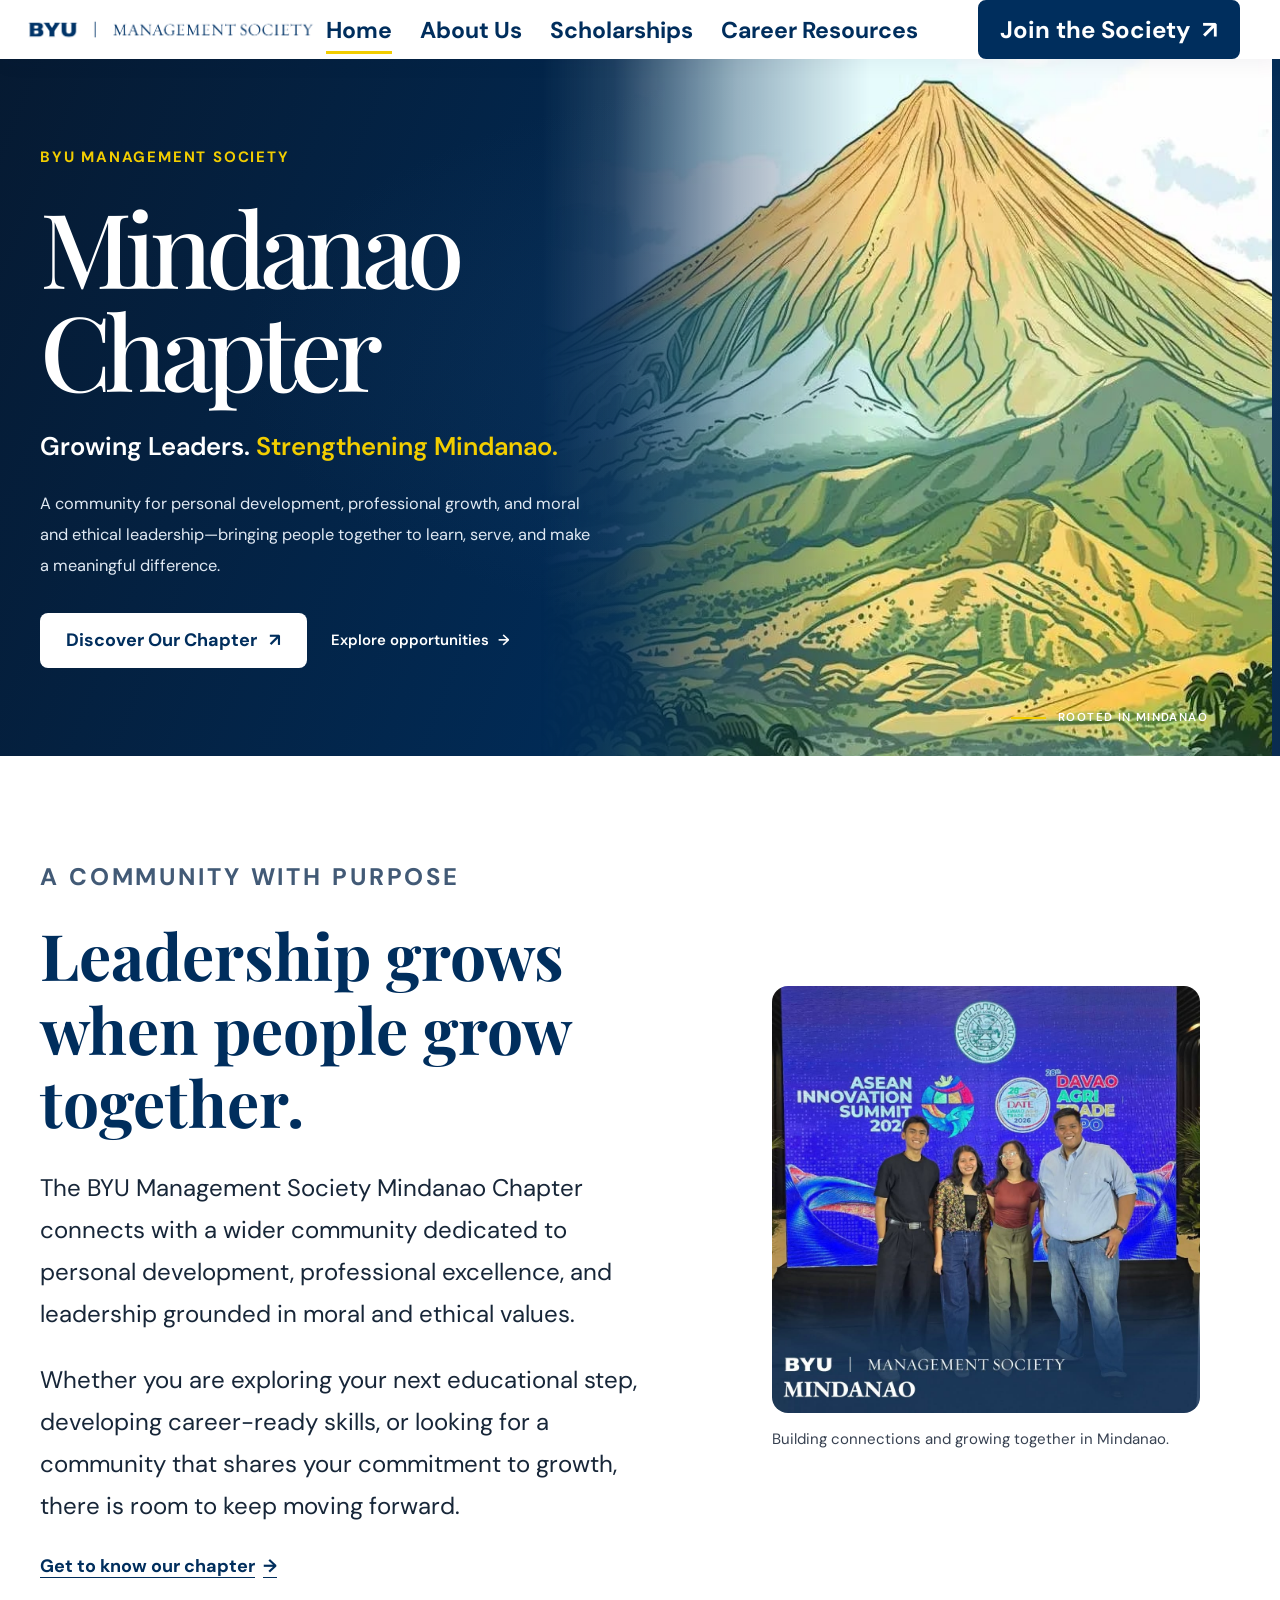
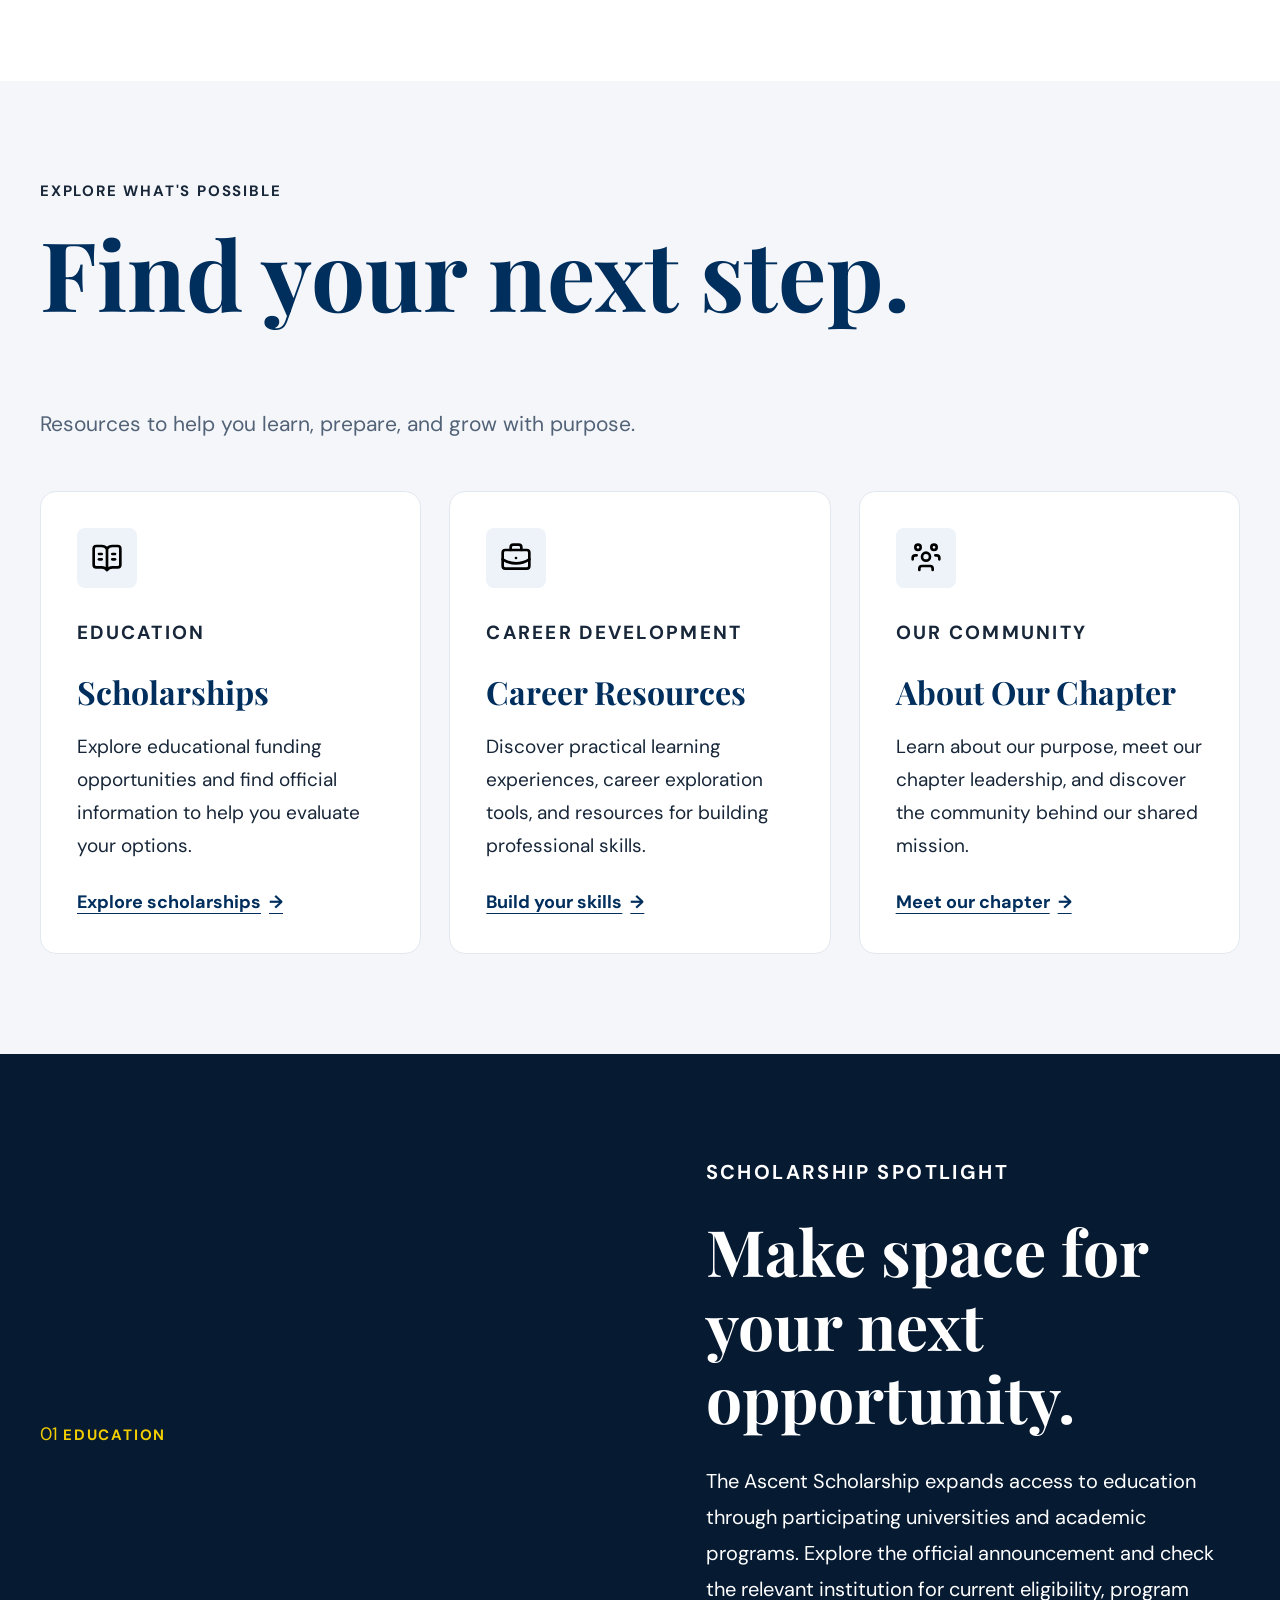
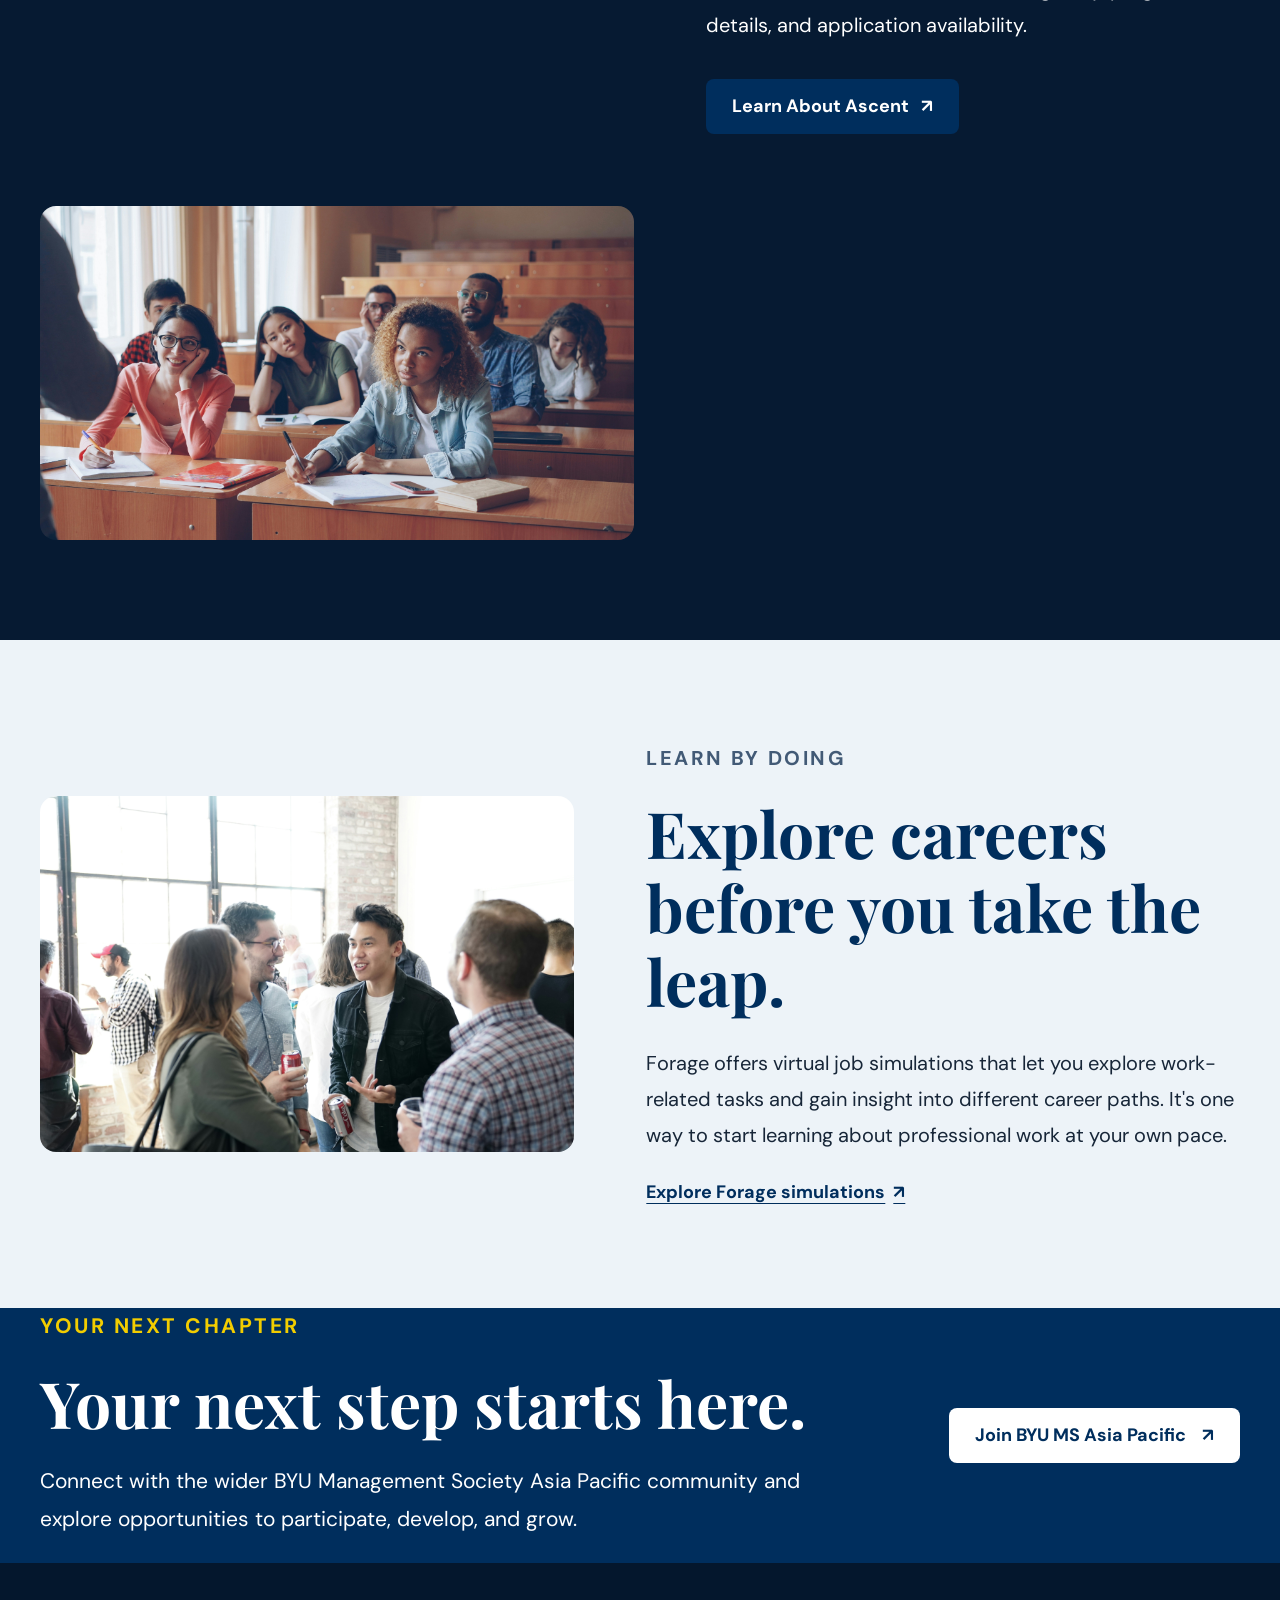
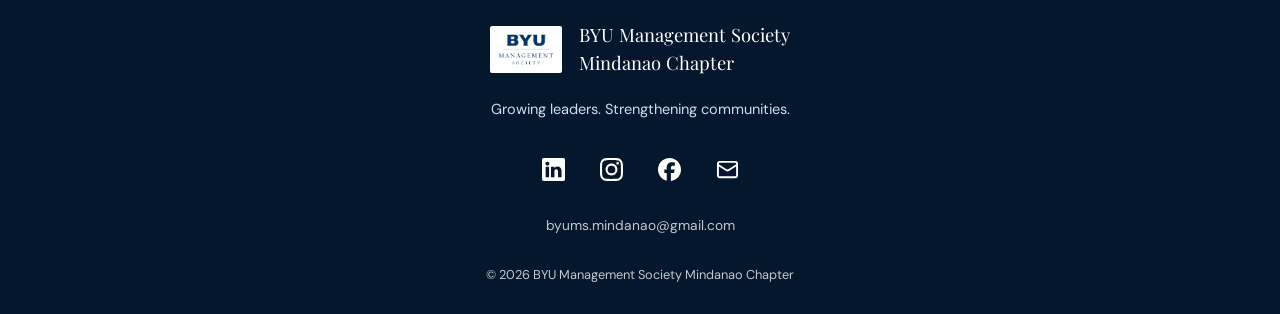
==== commit c912d1d1: "Refine hero styling and stickey header" ====
--- a/index.html
+++ b/index.html
@@ -20,12 +20,11 @@
     rel="stylesheet"
   >
 
-  <link rel="stylesheet" href="css/style-cleaned.css">
+  <link rel="stylesheet" href="css/style.css">
   <script src="js/main.js" defer></script>
 </head>
 
 <body>
-  <a class="skip-link" href="#main-content">Skip to content</a>
 
   <header class="site-header">
     <div class="container nav-container">
@@ -70,9 +69,11 @@
             <span>Chapter</span>
           </h1>
 
+          
           <p class="hero-tagline">
-            Growing Leaders. Strengthening Mindanao.
-          </p>
+            Growing Leaders. <span>Strengthening Mindanao.</span>
+          </p>
+
 
           <p class="hero-description">
             A community for personal development, professional growth,
@@ -427,11 +428,7 @@
         BYU Management Society Mindanao Chapter
       </p>
 
-      <p class="footer-disclaimer">
-        Scholarship and external resource information is provided for
-        discovery. Refer to each official provider for current details
-        and requirements.
-      </p>
+     <!-- I deleted the unnecessary footer here-->
     </div>
   </footer>
 </body>
--- a/css/style.css
+++ b/css/style.css
@@ -0,0 +1,1308 @@
+/* 
+   1. DESIGN FOUNDATION
+*/
+
+@import url('https://fonts.googleapis.com/css2?family=DM+Sans:wght@400;500;600;700&family=Playfair+Display:wght@500;600;700;800&display=swap');
+
+:root {
+    /* Brand colors */
+    --color-navy: #002E5D;
+    --color-deep-navy: #061A32;
+    --color-light-navy: #123D68;
+    --color-gold: #F2CD00;
+
+    /* Text colors */
+    --color-text: #172638;
+    --color-muted: #526277;
+    --color-slate: #425A76;
+    --color-white: #FFFFFF;
+
+    /* Backgrounds and borders */
+    --color-background: #FFFFFF;
+    --color-light-background: #F4F6F9;
+    --color-pale-blue: #EDF3F8;
+    --color-border: #E2E8EF;
+
+    /* Typography */
+    --font-body: 'DM Sans', sans-serif;
+    --font-heading: 'Playfair Display', serif;
+
+    /* Layout */
+    --container-width: 1200px;
+    --page-gutter: 32px;
+
+    /* Shape and motion */
+    --radius-small: 8px;
+    --radius-medium: 16px;
+    --transition: 220ms ease;
+}
+
+
+/* 
+   2. GLOBAL RESET
+    */
+
+*,
+*::before,
+*::after {
+    box-sizing: border-box;
+}
+
+html {
+    scroll-behavior: smooth;
+}
+
+body {
+    margin: 0;
+    background: var(--color-background);
+    color: var(--color-text);
+    font-family: var(--font-body);
+    font-size: 18px;
+    line-height: 1.7;
+    -webkit-font-smoothing: antialiased;
+}
+
+img {
+    display: block;
+    max-width: 100%;
+    height: auto;
+}
+
+a {
+    color: inherit;
+    text-decoration: none;
+}
+
+button,
+input,
+textarea,
+select {
+    font: inherit;
+}
+
+button,
+a {
+    -webkit-tap-highlight-color: transparent;
+}
+
+h1,
+h2,
+h3,
+h4,
+h5,
+h6 {
+    margin-top: 0;
+    color: var(--color-navy);
+    font-family: var(--font-heading);
+    font-weight: 700;
+    line-height: 1.15;
+}
+
+p {
+    margin-top: 0;
+}
+
+::selection {
+    background: var(--color-gold);
+    color: var(--color-deep-navy);
+}
+
+
+/* 
+   3. SHARED LAYOUT
+ */
+
+.container {
+    width: min(
+        var(--container-width),
+        calc(100% - var(--page-gutter) * 2)
+    );
+    margin-inline: auto;
+}
+
+.section {
+    padding-block: 100px;
+}
+
+.eyebrow,
+.section-number,
+.section-label,
+.section-kicker,
+.card-kicker,
+.marker-label {
+    font-family: var(--font-body);
+    font-size: 15px;
+    font-weight: 700;
+    line-height: 1.4;
+    letter-spacing: 0.12em;
+    text-transform: uppercase;
+}
+
+.section-heading {
+    margin-bottom: 24px;
+    font-size: clamp(3rem, 5vw, 4rem);
+}
+
+.section-heading-description {
+    max-width: 760px;
+    color: var(--color-muted);
+    font-size: 21px;
+    line-height: 1.7;
+}
+
+
+/* 
+   4. SHARED BUTTONS AND LINKS
+*/
+
+.button {
+    display: inline-flex;
+    align-items: center;
+    justify-content: center;
+    gap: 12px;
+    min-height: 54px;
+    padding: 14px 24px;
+    border: 2px solid transparent;
+    border-radius: var(--radius-small);
+    font-size: 18px;
+    font-weight: 700;
+    line-height: 1.3;
+    text-align: center;
+    cursor: pointer;
+    transition:
+        background-color var(--transition),
+        color var(--transition),
+        border-color var(--transition),
+        transform var(--transition);
+}
+
+.button:hover {
+    transform: translateY(-2px);
+}
+
+.button:focus-visible,
+a:focus-visible,
+button:focus-visible {
+    outline: 3px solid var(--color-gold);
+    outline-offset: 4px;
+}
+
+.button-primary {
+    background: var(--color-navy);
+    color: var(--color-white);
+}
+
+.button-primary:hover {
+    background: var(--color-light-navy);
+}
+
+.button-light {
+    background: var(--color-white);
+    color: var(--color-navy);
+}
+
+.button-light:hover {
+    background: var(--color-pale-blue);
+}
+
+.button-arrow {
+    display: inline-block;
+    transition: transform var(--transition);
+}
+
+.button:hover .button-arrow {
+    transform: translateX(4px);
+}
+
+.text-link,
+.hero-text-link {
+    display: inline-flex;
+    align-items: center;
+    gap: 8px;
+    font-size: 18px;
+    font-weight: 700;
+    text-underline-offset: 5px;
+    text-decoration-thickness: 2px;
+}
+
+.text-link {
+    color: var(--color-navy);
+    text-decoration: underline;
+}
+
+.text-link:hover {
+    color: var(--color-light-navy);
+}
+
+/* 
+   5. SITE HEADER & NAVIGATION
+ */
+
+.site-header {
+  position: sticky;
+  top: 0;
+  z-index: 100;
+  background: var(--color-white);
+  box-shadow: 0 3px 22px rgba(6, 26, 50, 0.055);
+}
+
+.nav-container {
+    width: 100%;
+    max-width: none;
+    margin: 0;
+    padding-left: 16px;
+    padding-right: 40px;
+
+    display: flex;
+    align-items: center;
+}
+
+/* Brand logo — desktop size intentionally large */
+.brand {
+    display: flex;
+    flex: 0 1 auto;
+    align-items: center;
+    min-width: 0;
+}
+
+.brand img {
+    width: 700px;
+    max-width: 100%;
+    height: auto;
+    object-fit: contain;
+    object-position: left center;
+}
+
+/* Main navigation */
+.main-nav {
+    display: flex;
+    flex: 0 0 auto;
+    align-items: center;
+    justify-content: flex-end;
+    margin-left: auto;
+    margin-right: 60px;
+    gap: 28px;
+}
+
+.main-nav a {
+    position: relative;
+    display: inline-flex;
+    align-items: center;
+    padding-block: 10px;
+    color: var(--color-navy);
+    font-family: var(--font-body);
+    font-size: 23px;
+    font-weight: 700;
+    line-height: 1.4;
+    white-space: nowrap;
+    transition: color var(--transition);
+}
+
+/* Gold animated underline bars — KEEP THESE */
+.main-nav a::after {
+    position: absolute;
+    right: 0;
+    bottom: 2px;
+    left: 0;
+    height: 3px;
+    background: var(--color-gold);
+    content: "";
+    transform: scaleX(0);
+    transform-origin: left;
+    transition: transform var(--transition);
+}
+
+.main-nav a:hover,
+.main-nav a:focus-visible,
+.main-nav a[aria-current="page"] {
+    color: var(--color-navy);
+}
+
+.main-nav a:hover::after,
+.main-nav a:focus-visible::after,
+.main-nav a[aria-current="page"]::after {
+    transform: scaleX(1);
+}
+
+/* Join button in the navigation */
+.join-button {
+    display: inline-flex;
+    flex: 0 0 auto;
+    align-items: center;
+    justify-content: center;
+    min-height: 48px;
+    padding: 12px 20px;
+    border: 2px solid var(--color-navy);
+    border-radius: var(--radius-small);
+    background: var(--color-navy);
+    color: var(--color-white);
+    font-family: var(--font-body);
+    font-size: 24px;
+    font-weight: 700;
+    line-height: 1.3;
+    text-align: center;
+    white-space: nowrap;
+    transition:
+        background-color var(--transition),
+        color var(--transition),
+        border-color var(--transition),
+        transform var(--transition);
+}
+
+.join-button:hover {
+    transform: translateY(-2px);
+    border-color: var(--color-gold);
+    background: var(--color-gold);
+    color: var(--color-deep-navy);
+}
+
+/* =========================================
+   6. HERO SECTION
+   ========================================= */
+
+
+
+/* HERO */
+
+.hero {
+    position: relative;
+    isolation: isolate;
+    overflow: hidden;
+    background:
+        radial-gradient(
+            ellipse at 77% 43%,
+            rgba(34, 76, 118, 0.35),
+            transparent 54%
+        ),
+        linear-gradient(
+            112deg,
+            var(--color-deep-navy) 0%,
+            var(--color-navy) 65%,
+            #0A2C50 100%
+        );
+    color: var(--color-white);
+}
+
+.hero-layout {
+    position: relative;
+    display: flex;
+    align-items: center;
+    min-height: 670px;
+    padding-block: 70px;
+}
+
+.hero-content {
+    position: relative;
+    z-index: 2;
+    width: 65%;
+    min-width: 0;
+    padding-block: 18px;
+    animation: hero-enter 0.75s ease both;
+}
+
+.hero .eyebrow {
+    margin-bottom: 27px;
+    color: var(--color-gold);
+}
+
+.hero h1 {
+    display: flex;
+    flex-direction: column;
+    align-items: flex-start;
+    margin: 0;
+    color: var(--color-white);
+    font-family: var(--font-heading);
+    font-size: clamp(4.5rem, 8.1vw, 7.5rem);
+    font-weight: 500;
+    line-height: 0.99;
+    letter-spacing: -0.065em;
+    overflow-wrap: break-word;
+}
+
+.hero h1 span {
+    display: block;
+}
+
+
+
+.hero-tagline {
+    max-width: 580px;
+    margin: 28px 0 0;
+    color: var(--color-white);
+    font-size: clamp(1.25rem, 2vw, 1.7rem);
+    font-weight: 600;
+    line-height: 1.45;
+}
+
+.hero-tagline {
+  color: var(--color-white);
+}
+
+.hero-tagline span {
+  color: var(--color-gold);
+}
+
+
+.hero-description {
+    max-width: 560px;
+    margin: 23px 0 31px;
+    color: #E0E9F3;
+    font-size: 1.02rem;
+    line-height: 1.9;
+}
+
+.hero-actions {
+    display: flex;
+    flex-wrap: wrap;
+    align-items: center;
+    gap: 24px;
+    margin-top: 0;
+}
+
+.hero .button-primary {
+    background: var(--color-gold);
+    color: var(--color-deep-navy);
+}
+
+.hero .button-primary:hover {
+    border-color: var(--color-white);
+    background: var(--color-white);
+    color: var(--color-deep-navy);
+}
+
+.hero-text-link {
+    display: inline-flex;
+    align-items: center;
+    gap: 9px;
+    min-height: 48px;
+    color: var(--color-white);
+    font-size: 0.93rem;
+    font-weight: 600;
+    transition: color 0.2s ease;
+}
+
+.hero-text-link span {
+    transition: transform 0.2s ease;
+}
+
+.hero-text-link:hover {
+    color: #DDE8F4;
+}
+
+.hero-text-link:hover span {
+    transform: translateX(4px);
+}
+
+/* Mount Apo artwork */
+
+.hero-visual {
+    position: absolute;
+    inset-block: 0;
+    right: -32px;
+    z-index: 1;
+    width: 61%;
+    overflow: hidden;
+    pointer-events: none;
+}
+
+.hero-visual img {
+    width: 100%;
+    height: 100%;
+    object-fit: cover;
+    object-position: center 45%;
+    -webkit-mask-image: linear-gradient(
+        to right,
+        transparent 0%,
+        rgba(0, 0, 0, 0.12) 10%,
+        rgba(0, 0, 0, 0.65) 27%,
+        #000000 45%
+    );
+    mask-image: linear-gradient(
+        to right,
+        transparent 0%,
+        rgba(0, 0, 0, 0.12) 10%,
+        rgba(0, 0, 0, 0.65) 27%,
+        #000000 45%
+    );
+    -webkit-mask-size: 100% 100%;
+    mask-size: 100% 100%;
+}
+
+/* Location label, when kept inside the hero */
+
+.hero-location {
+    position: absolute;
+    right: 32px;
+    bottom: 28px;
+    z-index: 5;
+    display: flex;
+    align-items: center;
+    gap: 12px;
+    color: #FFFFFF;
+    font-size: 0.72rem;
+    font-weight: 600;
+    letter-spacing: 0.12em;
+    text-transform: uppercase;
+    opacity: 1;
+    visibility: visible;
+}
+
+.location-line {
+    display: inline-block;
+    flex-shrink: 0;
+    width: 35px;
+    height: 2px;
+    background: var(--color-gold);
+}
+
+
+/* =========================================
+   7. INTRODUCTION SECTION
+   ========================================= */
+
+.intro {
+    background: var(--color-white);
+}
+
+.intro-layout {
+    display: grid;
+    grid-template-columns: minmax(0, 1.1fr) minmax(0, 0.9fr);
+    align-items: center;
+    gap: 72px;
+}
+
+.intro-copy {
+    min-width: 0;
+}
+
+.intro .eyebrow,
+.intro .section-label {
+    margin-bottom: 20px;
+    color: var(--color-slate);
+}
+
+.intro h2 {
+    margin-bottom: 28px;
+    color: var(--color-navy);
+    font-size: clamp(3rem, 5vw, 4rem);
+}
+
+.intro-copy p {
+    margin-bottom: 24px;
+    color: var(--color-text);
+    font-size: 24px;
+    line-height: 1.75;
+}
+
+.intro-copy p:last-child {
+    margin-bottom: 0;
+}
+
+.intro-photo {
+    min-width: 0;
+}
+
+.intro-photo img {
+    width: 100%;
+    height: auto;
+    border-radius: var(--radius-medium);
+    object-fit: cover;
+}
+
+.intro-photo figcaption {
+    margin-top: 14px;
+    color: #374151;
+    font-size: 15px;
+    line-height: 1.6;
+}
+
+
+/* =========================================
+   8. FEATURED SECTION & CARDS
+   ========================================= */
+
+.featured {
+    background: var(--color-light-background);
+}
+
+.section-heading {
+    margin-bottom: 24px;
+}
+
+.featured .section-heading-description {
+    margin-bottom: 48px;
+}
+
+.feature-grid {
+    display: grid;
+    grid-template-columns: repeat(3, minmax(0, 1fr));
+    gap: 28px;
+}
+
+.feature-card {
+    display: flex;
+    flex-direction: column;
+    align-items: flex-start;
+    min-width: 0;
+    padding: 36px;
+    border: 1px solid var(--color-border);
+    border-radius: var(--radius-medium);
+    background: var(--color-white);
+    transition:
+        transform var(--transition),
+        box-shadow var(--transition),
+        border-color var(--transition);
+}
+
+.feature-card:hover {
+    transform: translateY(-5px);
+    border-color: var(--color-gold);
+    box-shadow: 0 16px 36px rgb(6 26 50 / 9%);
+}
+
+.card-icon {
+    display: grid;
+    width: 60px;
+    height: 60px;
+    margin-bottom: 28px;
+    place-items: center;
+    border-radius: var(--radius-small);
+    background: var(--color-pale-blue);
+    color: var(--color-navy);
+}
+
+.card-kicker {
+    margin-bottom: 14px;
+    color: var(--color-slate);
+}
+
+.feature-card h3 {
+    margin-bottom: 18px;
+    color: var(--color-navy);
+    font-size: 32px;
+    line-height: 1.2;
+}
+
+.feature-card p {
+    margin-bottom: 24px;
+    color: var(--color-text);
+    font-size: 19px;
+    line-height: 1.75;
+}
+
+.feature-card .text-link {
+    margin-top: auto;
+}
+
+/* =========================================
+   9. SPOTLIGHT SECTION
+   ========================================= */
+
+.spotlight {
+    overflow: hidden;
+    background: var(--color-deep-navy);
+    color: var(--color-white);
+}
+
+.spotlight-layout {
+    display: grid;
+    grid-template-columns: minmax(0, 1fr) minmax(0, 0.9fr);
+    align-items: center;
+    gap: 72px;
+}
+
+.spotlight-marker {
+    margin-bottom: 20px;
+    color: var(--color-gold);
+}
+
+.spotlight-copy {
+    min-width: 0;
+}
+
+.spotlight h2 {
+    margin-bottom: 28px;
+    color: var(--color-white);
+    font-size: clamp(3rem, 5vw, 4rem);
+}
+
+.spotlight-copy p {
+    margin-bottom: 24px;
+    color: var(--color-white);
+    font-size: 20px;
+    line-height: 1.8;
+}
+
+.spotlight-copy .button {
+    margin-top: 12px;
+}
+
+.spotlight-image {
+    min-width: 0;
+}
+
+.spotlight-image img {
+    width: 100%;
+    height: auto;
+    border-radius: var(--radius-medium);
+    object-fit: cover;
+}
+
+
+/* =========================================
+   10. CAREER SPOTLIGHT SECTION
+   ========================================= */
+
+.career-spotlight {
+    background: var(--color-pale-blue);
+}
+
+.career-layout {
+    display: grid;
+    grid-template-columns: minmax(0, 0.9fr) minmax(0, 1fr);
+    align-items: center;
+    gap: 72px;
+}
+
+.career-image {
+    min-width: 0;
+}
+
+.career-image img {
+    width: 100%;
+    height: auto;
+    border-radius: var(--radius-medium);
+    object-fit: cover;
+}
+
+.career-copy {
+    min-width: 0;
+}
+
+.career-copy .eyebrow,
+.career-copy .section-kicker {
+    margin-bottom: 20px;
+    color: var(--color-slate);
+}
+
+.career-copy h2 {
+    margin-bottom: 28px;
+    color: var(--color-navy);
+    font-size: clamp(3rem, 5vw, 4rem);
+}
+
+.career-copy p {
+    margin-bottom: 24px;
+    color: var(--color-text);
+    font-size: 20px;
+    line-height: 1.8;
+}
+
+.career-copy .button {
+    margin-top: 12px;
+}
+
+/* =========================================
+   11. JOIN SECTION
+   ========================================= */
+
+.join-section {
+    background: var(--color-navy);
+    color: var(--color-white);
+}
+
+.join-layout {
+    display: grid;
+    grid-template-columns: minmax(0, 1fr) auto;
+    align-items: center;
+    gap: 48px;
+}
+
+.join-copy {
+    min-width: 0;
+}
+
+.join-copy .eyebrow,
+.join-copy .section-kicker {
+    margin-bottom: 20px;
+    color: var(--color-gold);
+}
+
+.join-copy h2 {
+    margin-bottom: 24px;
+    color: var(--color-white);
+    font-size: clamp(3rem, 5vw, 4rem);
+}
+
+.join-copy p {
+    max-width: 760px;
+    margin-bottom: 24px;
+    color: var(--color-white);
+    font-size: 21px;
+    line-height: 1.8;
+}
+
+.join-cta {
+    display: flex;
+    flex-wrap: wrap;
+    align-items: center;
+    gap: 16px;
+}
+
+.join-cta .button {
+    font-size: 24px;
+}
+
+
+/* =========================================
+   12. SITE FOOTER
+   ========================================= */
+
+/* FOOTER */
+
+.site-footer {
+  padding: 58px 0 28px;
+  background: #04172D;
+  color: var(--color-white);
+  text-align: center;
+}
+
+.footer-content {
+  display: flex;
+  flex-direction: column;
+  align-items: center;
+  gap: 20px;
+}
+
+.footer-brand {
+  display: inline-flex;
+  align-items: center;
+  justify-content: center;
+  gap: 17px;
+  text-align: left;
+}
+
+.footer-brand img {
+  width: 72px;
+  height: auto;
+  padding: 5px;
+  background: var(--color-white);
+  border-radius: 2px;
+}
+
+.footer-brand span {
+  font-family: var(--font-heading);
+  font-size: 1.15rem;
+  line-height: 1.55;
+}
+
+.footer-message {
+  margin: 0;
+  color: #D1DDEC;
+  font-size: 0.91rem;
+}
+
+.social-links {
+  display: flex;
+  align-items: center;
+  justify-content: center;
+  gap: 12px;
+  margin-top: 4px;
+}
+
+.social-links a {
+  display: inline-flex;
+  align-items: center;
+  justify-content: center;
+  width: 46px;
+  height: 46px;
+  border-radius: 50%;
+  transition:
+    background-color 0.2s ease,
+    transform 0.2s ease;
+}
+
+.social-links a:hover {
+  background: rgba(255, 255, 255, 0.12);
+  transform: translateY(-3px);
+}
+
+.social-links img {
+  width: 23px;
+  height: 23px;
+  object-fit: contain;
+  filter: brightness(0) invert(1);
+}
+
+.footer-email,
+.copyright,
+.footer-disclaimer {
+  margin: 0;
+  color: rgba(255, 255, 255, 0.76);
+  font-size: 0.86rem;
+  line-height: 1.75;
+}
+
+.footer-email a {
+  overflow-wrap: anywhere;
+  transition: color 0.2s ease;
+}
+
+.footer-email a:hover {
+  color: var(--color-gold);
+}
+
+.copyright {
+  margin-top: 7px;
+  font-size: 0.8rem;
+}
+
+
+
+/* =========================================
+   13. RESPONSIVE DESIGN
+   ========================================= */
+
+
+/* ---------- LARGE TABLETS & SMALL LAPTOPS ---------- */
+
+@media (max-width: 1100px) {
+    :root {
+        --page-gutter: 28px;
+    }
+
+    .nav-container {
+        gap: 20px;
+    }
+
+    .brand {
+        flex: 0 1 auto;
+    }
+
+    .brand img {
+        width: 115px;
+    }
+
+    .main-nav {
+        gap: 18px;
+    }
+
+    .main-nav a {
+        font-size: 16px;
+    }
+
+    .join-button {
+        padding: 11px 16px;
+        font-size: 15px;
+    }
+
+    .hero-layout,
+    .intro-layout,
+    .spotlight-layout,
+    .career-layout {
+        gap: 44px;
+    }
+
+    .hero h1 {
+        font-size: clamp(4.5rem, 8vw, 7rem);
+    }
+
+    .intro-copy p {
+        font-size: 21px;
+    }
+
+    .feature-grid {
+        gap: 20px;
+    }
+
+    .feature-card {
+        padding: 28px;
+    }
+
+    .feature-card h3 {
+        font-size: 28px;
+    }
+
+    .join-cta .button {
+        font-size: 22px;
+    }
+}
+
+
+/* ---------- TABLETS ---------- */
+
+@media (max-width: 820px) {
+    :root {
+        --page-gutter: 24px;
+    }
+
+    .nav-container {
+        flex-wrap: wrap;
+        justify-content: space-between;
+        gap: 18px;
+        min-height: auto;
+        padding-block: 20px;
+    }
+
+    .brand img {
+        width: 100px;
+    }
+
+    .main-nav {
+        order: 3;
+        flex: 1 0 100%;
+        justify-content: center;
+        flex-wrap: wrap;
+        gap: 8px 24px;
+    }
+
+    .main-nav a {
+        font-size: 17px;
+    }
+
+    .join-button {
+        font-size: 16px;
+    }
+
+    .section {
+        padding-block: 76px;
+    }
+
+    .hero {
+        padding-block: 72px 80px;
+    }
+
+    .hero-layout {
+        grid-template-columns: 1fr;
+        gap: 40px;
+    }
+
+    .hero h1 {
+        font-size: clamp(4rem, 11vw, 6.5rem);
+    }
+
+    .hero-tagline {
+        font-size: clamp(1.8rem, 5vw, 2.5rem);
+    }
+
+    .hero-description {
+        font-size: 19px;
+    }
+
+    .hero-visual {
+        max-width: 650px;
+        margin-inline: auto;
+    }
+
+    .intro-layout,
+    .spotlight-layout,
+    .career-layout {
+        grid-template-columns: 1fr;
+        gap: 36px;
+    }
+
+    .intro-copy p {
+        font-size: 19px;
+    }
+
+    .intro-photo,
+    .spotlight-image,
+    .career-image {
+        max-width: 650px;
+    }
+
+    .spotlight-image {
+        order: 2;
+    }
+
+    .career-image {
+        order: 2;
+    }
+
+    .feature-grid {
+        grid-template-columns: repeat(2, minmax(0, 1fr));
+    }
+
+    .feature-card {
+        padding: 28px;
+    }
+
+    .feature-card h3 {
+        font-size: 27px;
+    }
+
+    .feature-card p,
+    .spotlight-copy p,
+    .career-copy p {
+        font-size: 18px;
+    }
+
+    .join-layout {
+        grid-template-columns: 1fr;
+        gap: 28px;
+    }
+
+    .join-cta .button {
+        font-size: 20px;
+    }
+}
+
+
+/* ---------- MOBILE ---------- */
+
+@media (max-width: 520px) {
+    :root {
+        --page-gutter: 20px;
+    }
+
+    body {
+        font-size: 17px;
+    }
+
+    .nav-container {
+        gap: 16px;
+        padding-block: 16px;
+    }
+
+    .brand img {
+        width: 82px;
+    }
+
+    .main-nav {
+        gap: 8px 18px;
+    }
+
+    .main-nav a {
+        padding-block: 8px;
+        font-size: 15px;
+    }
+
+    .join-button {
+        min-height: 42px;
+        padding: 10px 12px;
+        font-size: 14px;
+    }
+
+    .section {
+        padding-block: 60px;
+    }
+
+    .hero {
+        padding-block: 56px 64px;
+    }
+
+    .hero h1 {
+        font-size: clamp(3.5rem, 13vw, 4.7rem);
+    }
+
+    .hero-tagline {
+        font-size: 25px;
+    }
+
+    .hero-description {
+        font-size: 17px;
+    }
+
+    .hero-actions {
+        align-items: stretch;
+        gap: 14px;
+    }
+
+    .hero-actions .button {
+        width: 100%;
+    }
+
+    .hero-text-link {
+        font-size: 16px;
+    }
+
+    .hero-location {
+        align-items: flex-start;
+        font-size: 14px;
+    }
+
+    .section-heading,
+    .intro h2,
+    .spotlight h2,
+    .career-copy h2,
+    .join-copy h2 {
+        font-size: clamp(2.3rem, 9vw, 3rem);
+    }
+
+    .section-heading-description {
+        font-size: 17px;
+    }
+
+    .intro-copy p {
+        font-size: 17px;
+    }
+
+    .feature-grid {
+        grid-template-columns: 1fr;
+        gap: 20px;
+    }
+
+    .feature-card {
+        padding: 24px;
+    }
+
+    .feature-card h3 {
+        font-size: 27px;
+    }
+
+    .feature-card p {
+        font-size: 17px;
+    }
+
+    .spotlight-copy p,
+    .career-copy p,
+    .join-copy p {
+        font-size: 17px;
+    }
+
+    .join-cta {
+        align-items: stretch;
+    }
+
+    .join-cta .button {
+        width: 100%;
+        font-size: 18px;
+    }
+
+    .footer-content {
+        grid-template-columns: 1fr;
+        gap: 32px;
+    }
+
+    .footer-brand img {
+        max-width: 280px;
+    }
+
+    .social-links {
+        gap: 16px;
+    }
+
+    .copyright,
+    .footer-disclaimer {
+        font-size: 13px;
+    }
+}
+
+
+/* ---------- REDUCED MOTION ACCESSIBILITY ---------- */
+
+@media (prefers-reduced-motion: reduce) {
+    html {
+        scroll-behavior: auto;
+    }
+
+    *,
+    *::before,
+    *::after {
+        animation-duration: 0.01ms !important;
+        animation-iteration-count: 1 !important;
+        transition-duration: 0.01ms !important;
+        scroll-behavior: auto !important;
+    }
+}
+
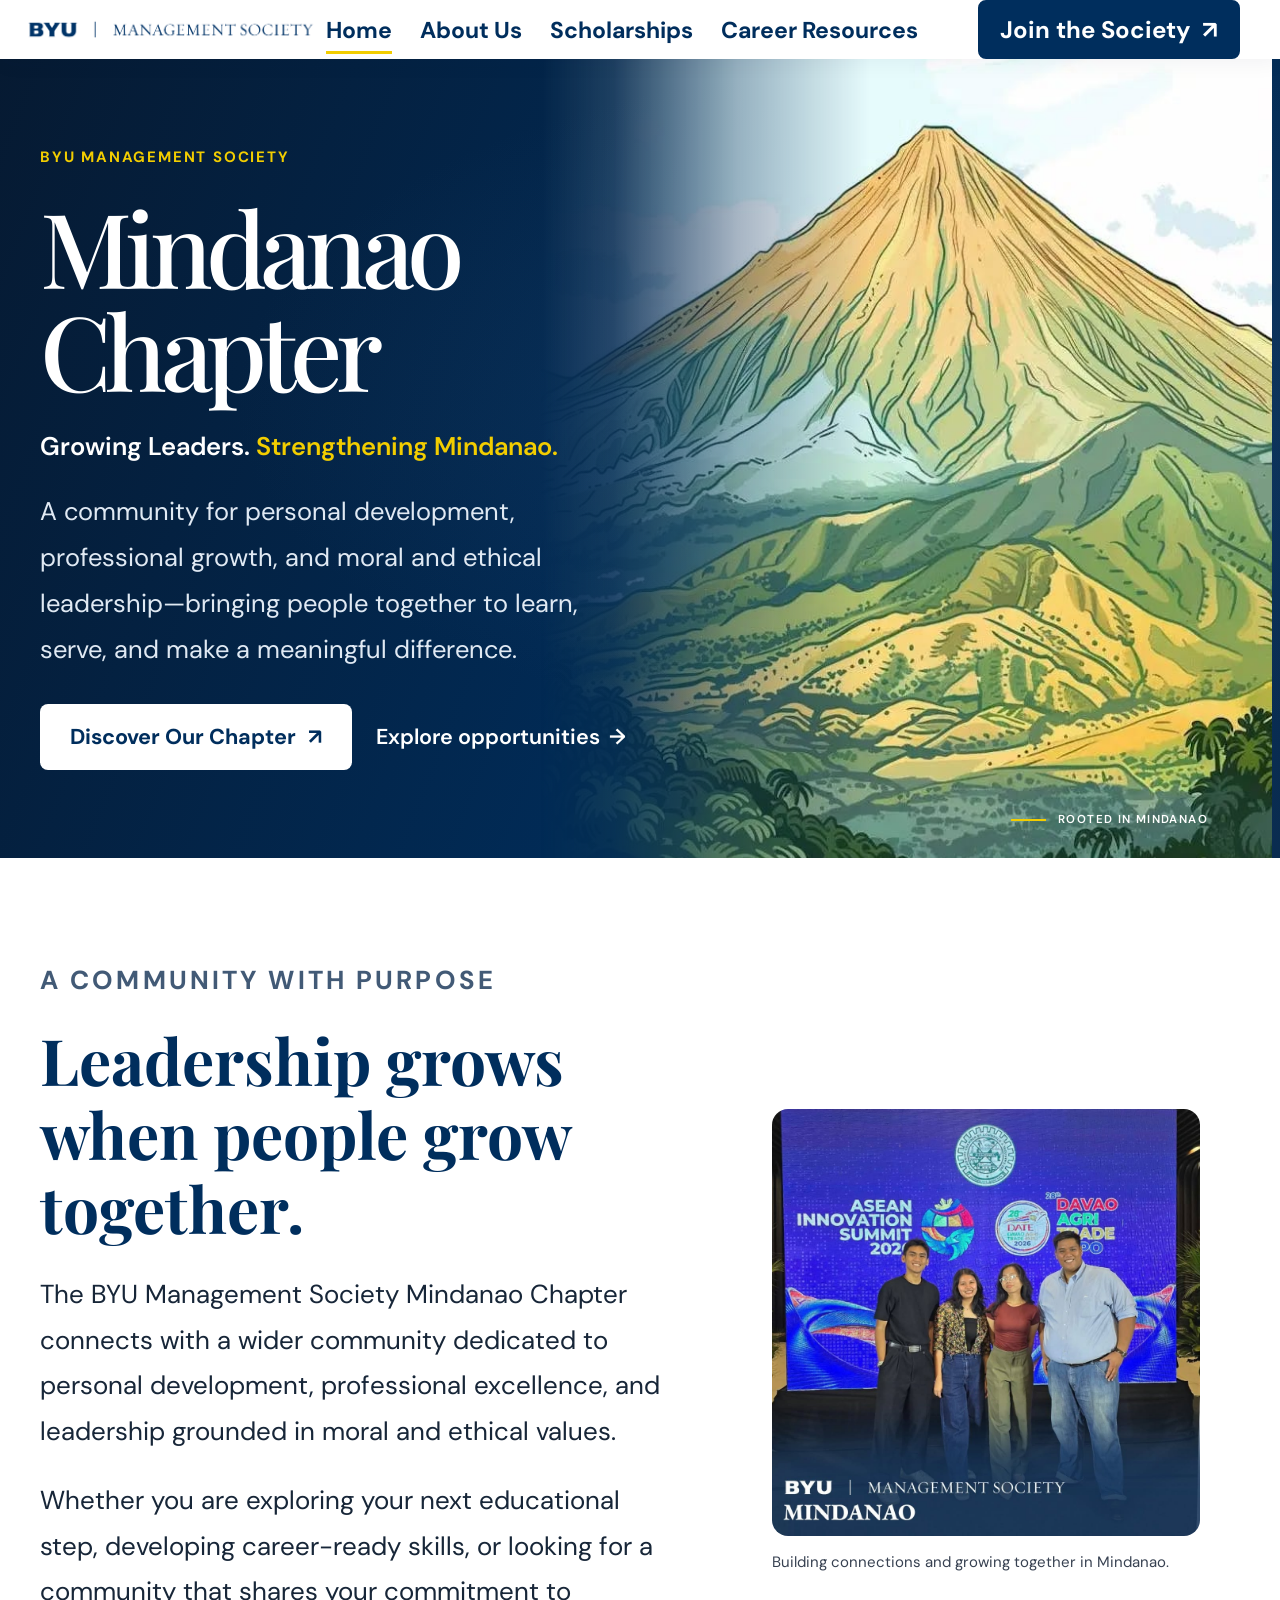
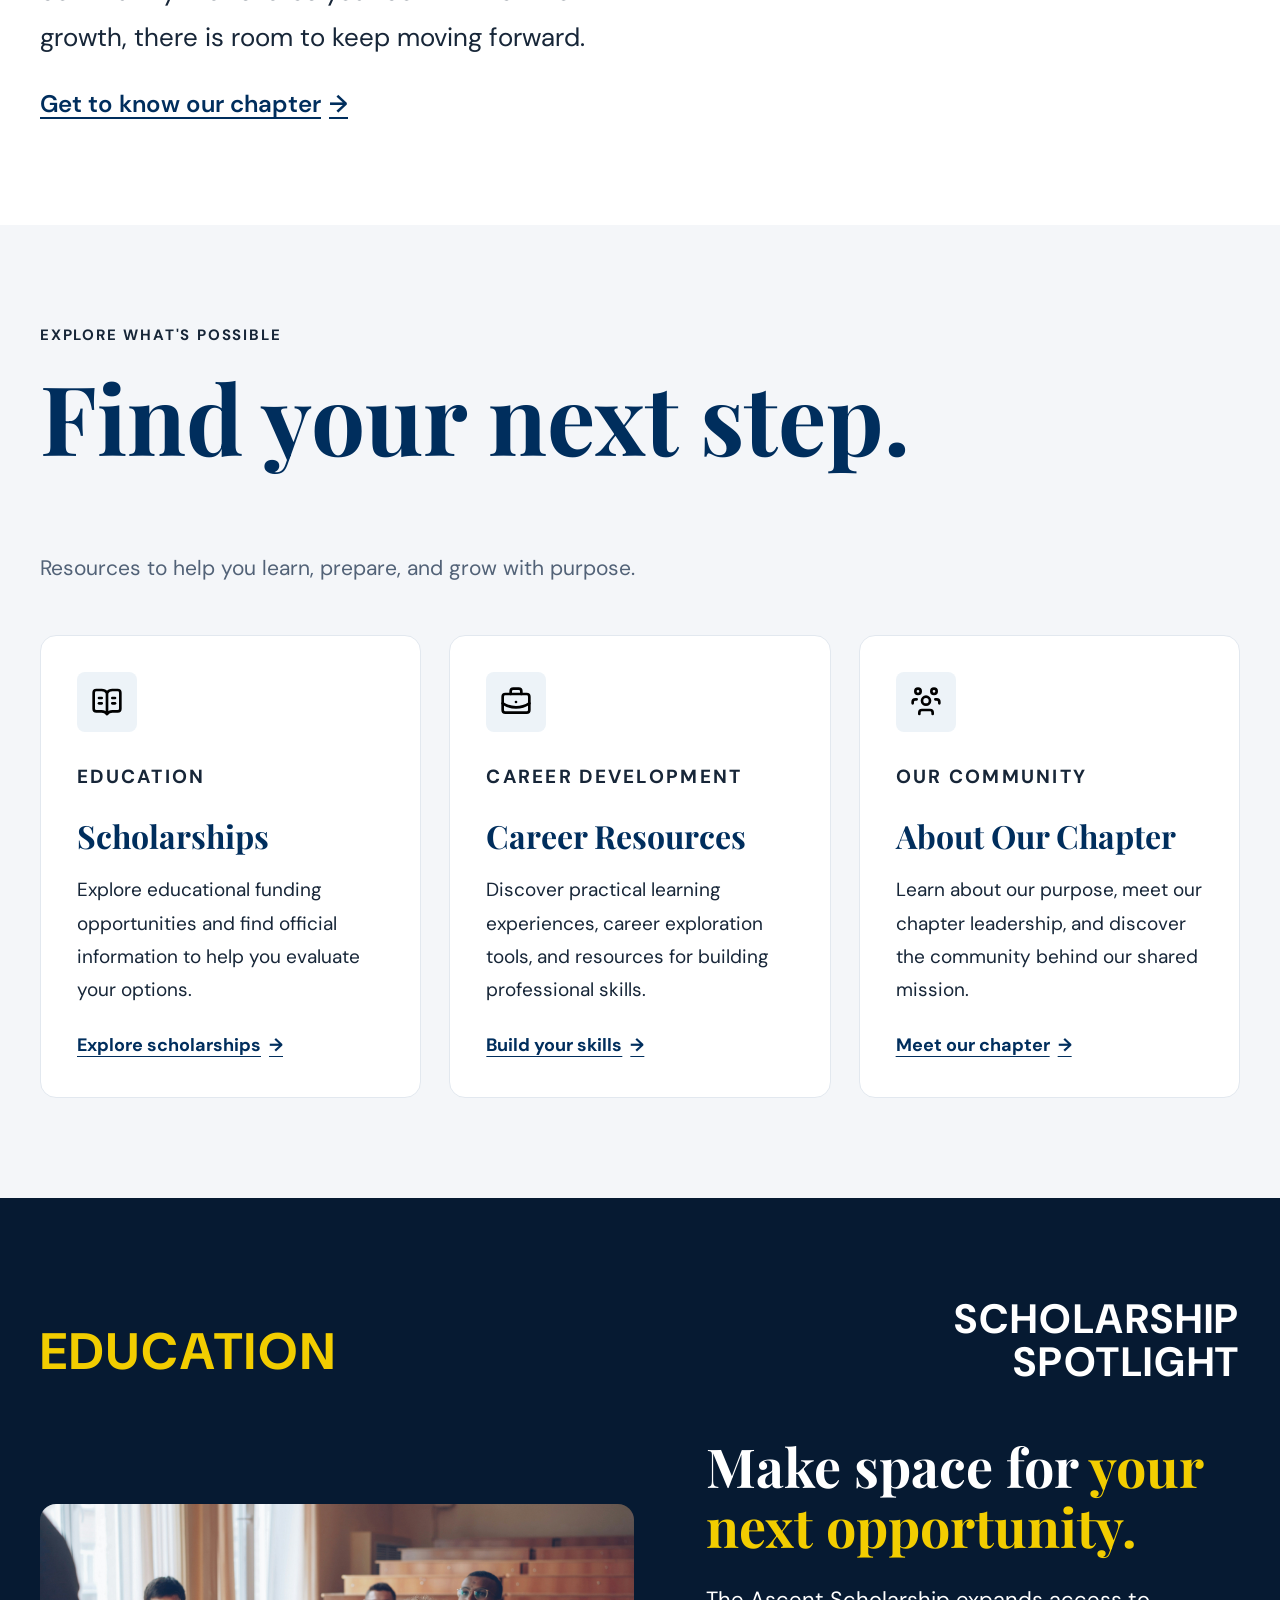
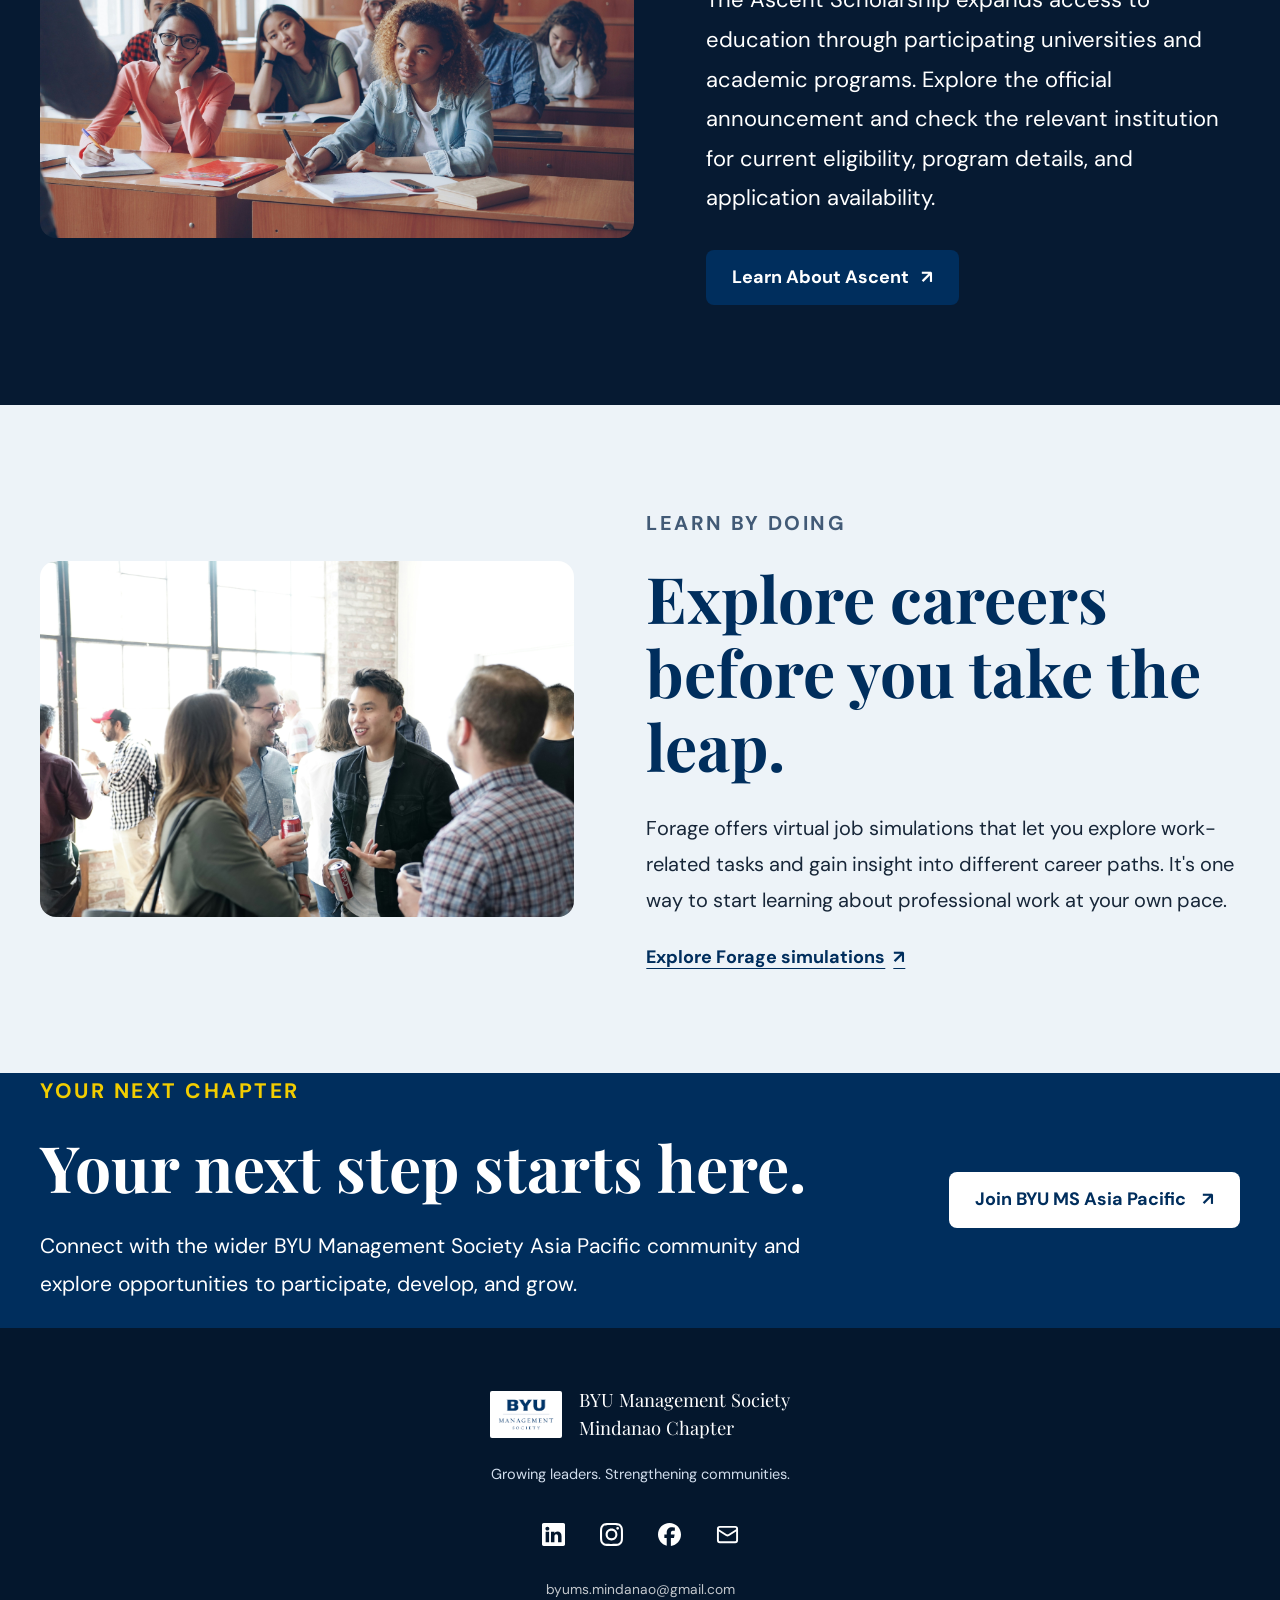
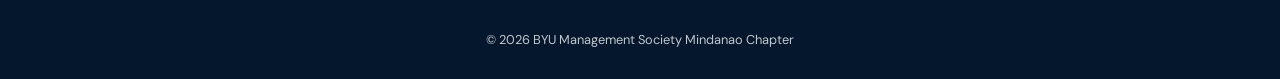
==== commit b7e3c98f: "Refine homepage hero and introduction" ====
--- a/index.html
+++ b/index.html
@@ -247,51 +247,59 @@
       </div>
     </section>
 
-    <!-- SCHOLARSHIP SPOTLIGHT -->
-    <section class="spotlight section">
-      <div class="container spotlight-layout">
-        <div class="spotlight-marker">
-          <span class="marker-number">01</span>
-          <span class="marker-rule"></span>
-          <span class="marker-label">EDUCATION</span>
-        </div>
-
-        <div class="spotlight-copy">
-          <p class="eyebrow">SCHOLARSHIP SPOTLIGHT</p>
-
-          <h2>
-            Make space for
-            <span>your next opportunity.</span>
-          </h2>
-
-          <p>
-            The Ascent Scholarship expands access to education through
-            participating universities and academic programs. Explore
-            the official announcement and check the relevant institution
-            for current eligibility, program details, and application
-            availability.
-          </p>
-
-          <a
-            class="button button-primary"
-            href="https://news-ph.churchofjesuschrist.org/article/ascent-scholarship-expands-access-through-five-universities-and-dozens-of-programs"
-            target="_blank"
-            rel="noopener noreferrer"
-          >
-            Learn About Ascent
-            <span class="button-arrow" aria-hidden="true">↗</span>
-          </a>
-        </div>
-
-        <div class="spotlight-image scholarship-image">
-          <img
-            src="assets/education.jpg"
-            alt="Education and learning"
-            loading="lazy"
-          >
-        </div>
-      </div>
-    </section>
+    
+
+<!-- SCHOLARSHIP SPOTLIGHT -->
+<section class="spotlight section">
+  <div class="container">
+
+    <div class="spotlight-heading">
+      <div class="spotlight-marker">
+        <span class="marker-label">EDUCATION</span>
+      </div>
+
+      <p class="eyebrow">SCHOLARSHIP SPOTLIGHT</p>
+    </div>
+
+    <div class="spotlight-layout">
+
+      <div class="spotlight-image scholarship-image">
+        <img
+          src="assets/education.jpg"
+          alt="Education and learning"
+          loading="lazy"
+        >
+      </div>
+
+      <div class="spotlight-copy">
+        <h2>
+          Make space for
+          <span>your next opportunity.</span>
+        </h2>
+
+        <p>
+          The Ascent Scholarship expands access to education through
+          participating universities and academic programs. Explore
+          the official announcement and check the relevant institution
+          for current eligibility, program details, and application
+          availability.
+        </p>
+
+        <a
+          class="button button-primary"
+          href="https://news-ph.churchofjesuschrist.org/article/ascent-scholarship-expands-access-through-five-universities-and-dozens-of-programs"
+          target="_blank"
+          rel="noopener noreferrer"
+        >
+          Learn About Ascent
+          <span class="button-arrow" aria-hidden="true">↗</span>
+        </a>
+      </div>
+
+    </div>
+  </div>
+</section>
+
 
     <!-- CAREER SPOTLIGHT -->
     <section class="career-spotlight section">
--- a/css/style.css
+++ b/css/style.css
@@ -356,9 +356,9 @@
     color: var(--color-deep-navy);
 }
 
-/* =========================================
+/* 
    6. HERO SECTION
-   ========================================= */
+ */
 
 
 
@@ -444,11 +444,11 @@
 
 
 .hero-description {
-    max-width: 560px;
+    max-width: 580px;
     margin: 23px 0 31px;
     color: #E0E9F3;
-    font-size: 1.02rem;
-    line-height: 1.9;
+    font-size: 1.6rem;
+    line-height: 1.8;
 }
 
 .hero-actions {
@@ -457,6 +457,11 @@
     align-items: center;
     gap: 24px;
     margin-top: 0;
+}
+
+.hero .button-light {
+    font-size: 1.35rem;
+    padding: 17px 28px;
 }
 
 .hero .button-primary {
@@ -470,29 +475,43 @@
     color: var(--color-deep-navy);
 }
 
+.hero .button-light {
+    transition:
+        background-color 220ms ease,
+        color 220ms ease,
+        border-color 220ms ease,
+        box-shadow 220ms ease;
+}
+
+.hero .button-light:hover {
+    background-color: var(--color-deep-navy);
+    border-color: var(--color-gold);
+    color: var(--color-gold);
+    box-shadow: 0 0 18px rgba(212, 175, 55, 0.3);
+}
+
 .hero-text-link {
     display: inline-flex;
     align-items: center;
     gap: 9px;
     min-height: 48px;
     color: var(--color-white);
-    font-size: 0.93rem;
+    font-size: 1.35rem;
     font-weight: 600;
     transition: color 0.2s ease;
 }
 
 .hero-text-link span {
-    transition: transform 0.2s ease;
+    transition: transform 220ms ease;
 }
 
 .hero-text-link:hover {
-    color: #DDE8F4;
+    color: var(--color-gold);
 }
 
 .hero-text-link:hover span {
     transform: translateX(4px);
 }
-
 /* Mount Apo artwork */
 
 .hero-visual {
@@ -556,9 +575,9 @@
 }
 
 
-/* =========================================
+/* 
    7. INTRODUCTION SECTION
-   ========================================= */
+ */
 
 .intro {
     background: var(--color-white);
@@ -590,7 +609,7 @@
 .intro-copy p {
     margin-bottom: 24px;
     color: var(--color-text);
-    font-size: 24px;
+    font-size: 26px;
     line-height: 1.75;
 }
 
@@ -617,9 +636,10 @@
 }
 
 
-/* =========================================
+
+/* 
    8. FEATURED SECTION & CARDS
-   ========================================= */
+*/
 
 .featured {
     background: var(--color-light-background);
@@ -694,9 +714,9 @@
     margin-top: auto;
 }
 
-/* =========================================
+/*
    9. SPOTLIGHT SECTION
-   ========================================= */
+ */
 
 .spotlight {
     overflow: hidden;
@@ -704,6 +724,42 @@
     color: var(--color-white);
 }
 
+/* Editorial heading */
+.spotlight-heading {
+    display: flex;
+    align-items: flex-start;
+    justify-content: space-between;
+    gap: 32px;
+    margin-bottom: 52px;
+}
+
+.spotlight-heading .spotlight-marker {
+    margin: 28px 0 0;
+    color: var(--color-gold);
+}
+
+.marker-label {
+    display: inline-block;
+    font-size: clamp(2rem, 4vw, 3.5rem);
+    font-weight: 700;
+    letter-spacing: 0.04em;
+    line-height: 1;
+    text-transform: uppercase;
+}
+
+.spotlight-heading > .eyebrow {
+    max-width: 420px;
+    margin: 0;
+    color: var(--color-white);
+    font-size: clamp(1.8rem, 3.2vw, 3rem);
+    font-weight: 700;
+    letter-spacing: 0.04em;
+    line-height: 1.05;
+    text-align: right;
+    text-wrap: balance;
+}
+
+/* Main two-column composition */
 .spotlight-layout {
     display: grid;
     grid-template-columns: minmax(0, 1fr) minmax(0, 0.9fr);
@@ -711,47 +767,121 @@
     gap: 72px;
 }
 
-.spotlight-marker {
-    margin-bottom: 20px;
-    color: var(--color-gold);
-}
-
-.spotlight-copy {
-    min-width: 0;
-}
-
-.spotlight h2 {
-    margin-bottom: 28px;
-    color: var(--color-white);
-    font-size: clamp(3rem, 5vw, 4rem);
-}
-
-.spotlight-copy p {
-    margin-bottom: 24px;
-    color: var(--color-white);
-    font-size: 20px;
-    line-height: 1.8;
-}
-
-.spotlight-copy .button {
-    margin-top: 12px;
-}
-
 .spotlight-image {
     min-width: 0;
 }
 
 .spotlight-image img {
+    display: block;
     width: 100%;
     height: auto;
     border-radius: var(--radius-medium);
     object-fit: cover;
 }
 
-
-/* =========================================
+/* Scholarship copy */
+.spotlight-copy {
+    min-width: 0;
+}
+
+.spotlight h2 {
+    margin-bottom: 24px;
+    color: var(--color-white);
+    font-size: clamp(2.5rem, 4.2vw, 4rem);
+    line-height: 1.12;
+}
+
+.spotlight h2 span {
+    color: var(--color-gold);
+}
+
+.spotlight-copy p {
+    margin-bottom: 28px;
+    color: var(--color-white);
+    font-size: 1.375rem;
+    line-height: 1.8;
+}
+
+/* Refined CTA using the existing button styles */
+.spotlight-copy .button {
+    margin-top: 4px;
+    transition:
+        transform 220ms ease,
+        box-shadow 220ms ease;
+}
+
+.spotlight-copy .button:hover {
+    transform: translateY(-2px);
+}
+
+/* Responsive adjustments */
+@media (max-width: 900px) {
+    .spotlight-layout {
+        gap: 40px;
+    }
+
+    .spotlight-heading {
+        margin-bottom: 40px;
+    }
+
+    .spotlight-copy p {
+        font-size: 1rem;
+        line-height: 1.75;
+    }
+}
+
+@media (max-width: 640px) {
+    .spotlight-heading {
+        gap: 20px;
+        margin-bottom: 32px;
+    }
+
+    .spotlight-heading .spotlight-marker {
+        margin-top: 12px;
+    }
+
+    .marker-label {
+        font-size: clamp(1.25rem, 5vw, 2rem);
+        letter-spacing: 0.02em;
+    }
+
+    .spotlight-heading > .eyebrow {
+        max-width: 55%;
+        font-size: clamp(1.25rem, 5vw, 1.8rem);
+    }
+
+    .spotlight-layout {
+        grid-template-columns: minmax(0, 1fr);
+        gap: 32px;
+    }
+
+    .spotlight h2 {
+        margin-bottom: 20px;
+        font-size: clamp(2.25rem, 9vw, 3rem);
+    }
+
+    .spotlight-copy p {
+        margin-bottom: 24px;
+    }
+}
+
+@media (prefers-reduced-motion: reduce) {
+    .spotlight-copy .button {
+        transition: none;
+    }
+
+    .spotlight-copy .button:hover {
+        transform: none;
+    }
+}
+.spotlight-copy .button-primary:hover {
+    background-color: var(--color-gold);
+    color: var(--color-deep-navy);
+}
+
+/* 
    10. CAREER SPOTLIGHT SECTION
-   ========================================= */
+*/
 
 .career-spotlight {
     background: var(--color-pale-blue);
@@ -802,9 +932,9 @@
     margin-top: 12px;
 }
 
-/* =========================================
+/* 
    11. JOIN SECTION
-   ========================================= */
+ */
 
 .join-section {
     background: var(--color-navy);
@@ -854,9 +984,9 @@
 }
 
 
-/* =========================================
+/* 
    12. SITE FOOTER
-   ========================================= */
+*/
 
 /* FOOTER */
 
@@ -959,9 +1089,9 @@
 
 
 
-/* =========================================
+/* 
    13. RESPONSIVE DESIGN
-   ========================================= */
+ */
 
 
 /* ---------- LARGE TABLETS & SMALL LAPTOPS ---------- */
@@ -1306,3 +1436,9 @@
     }
 }
 
+/* INTRO "GETTING TO KNOW OUR CHAPTER" */
+/* INTRO SECTION — LINK */
+.intro-copy .text-link {
+    font-size: 1.5rem;
+    font-weight: 600;
+}
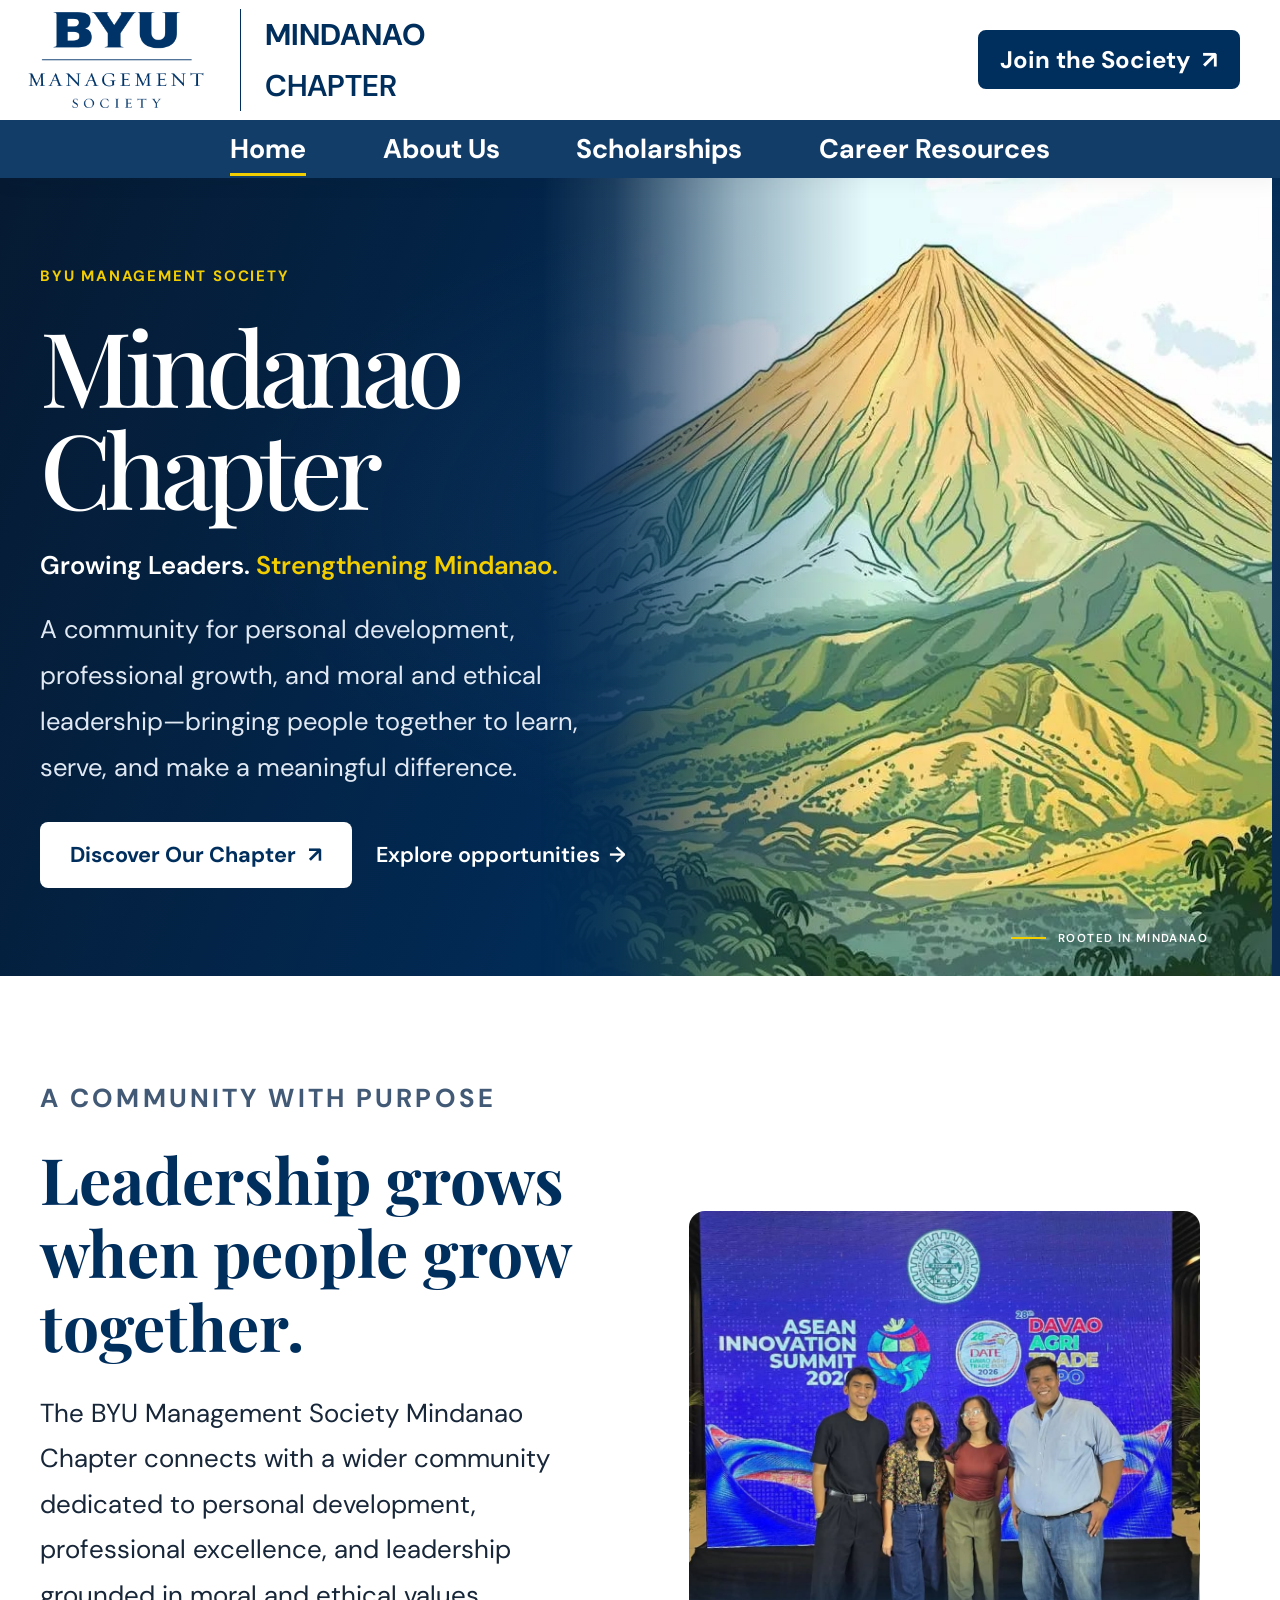
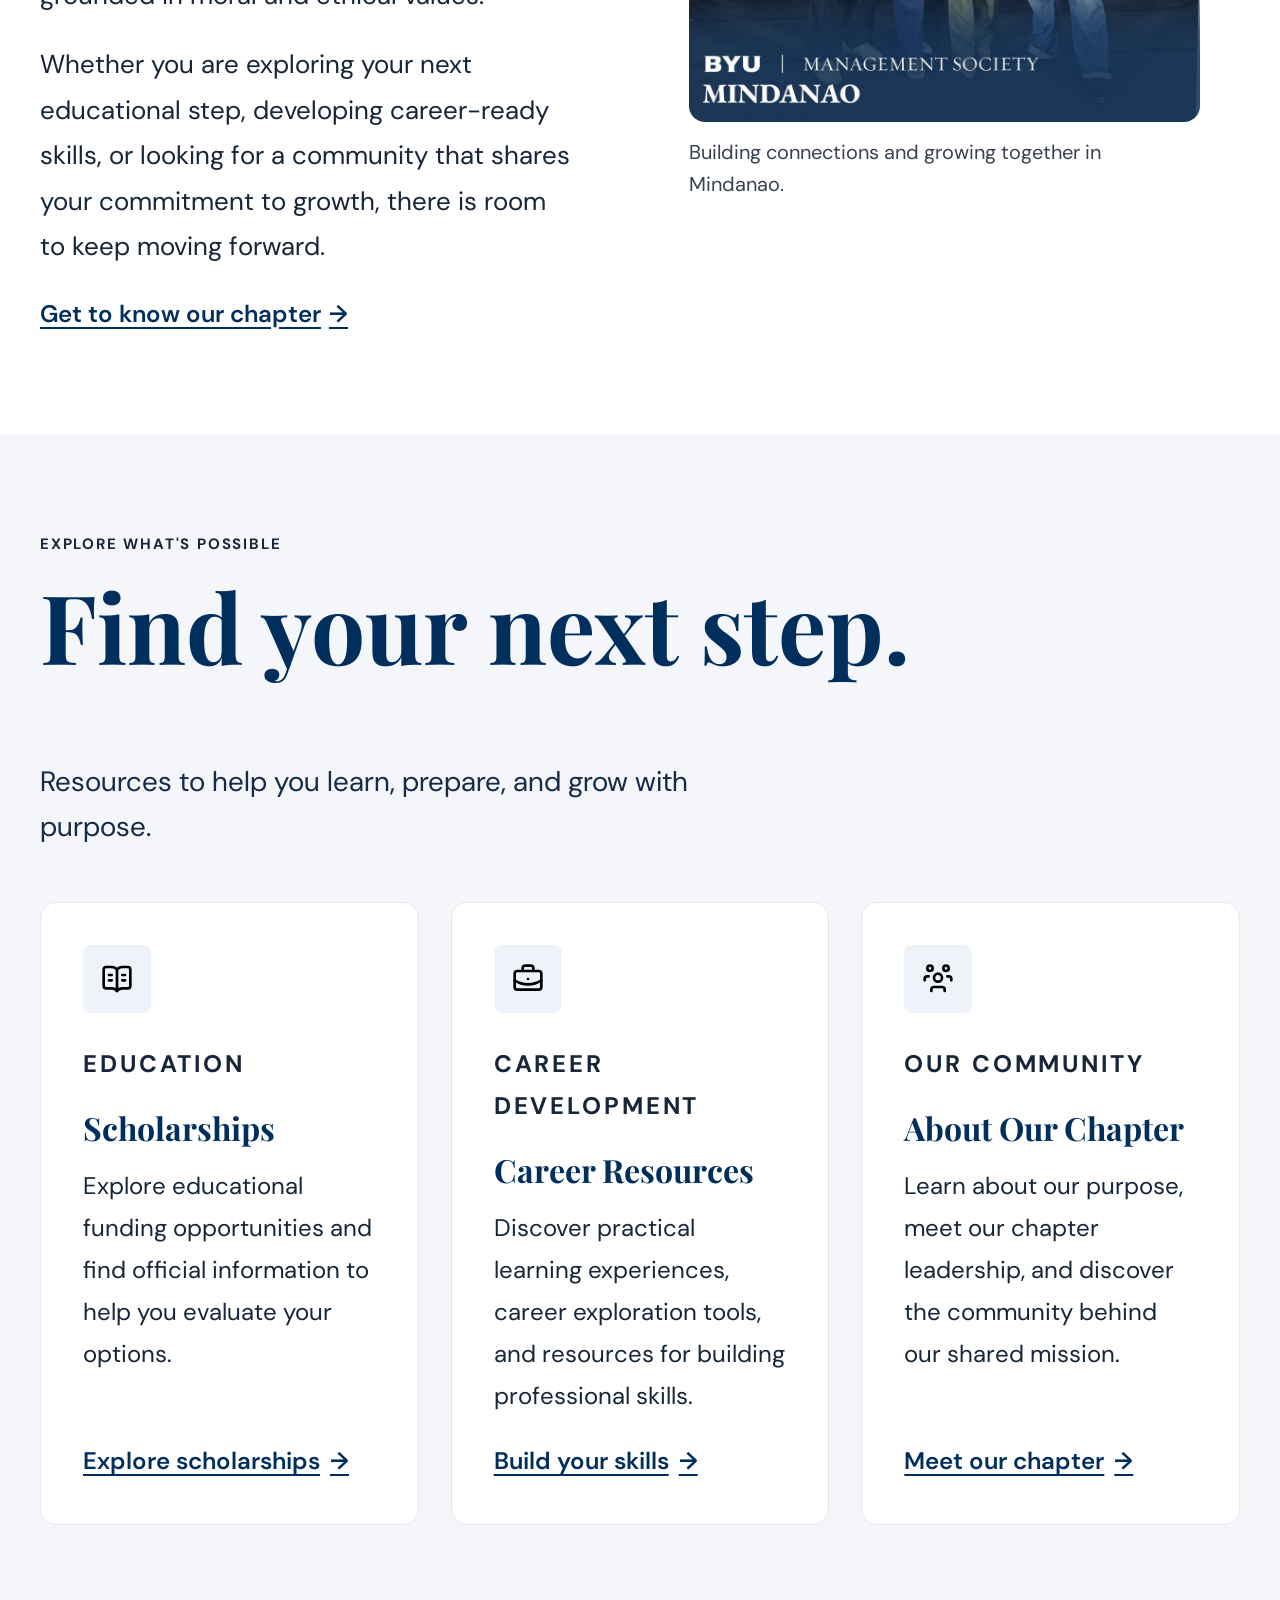
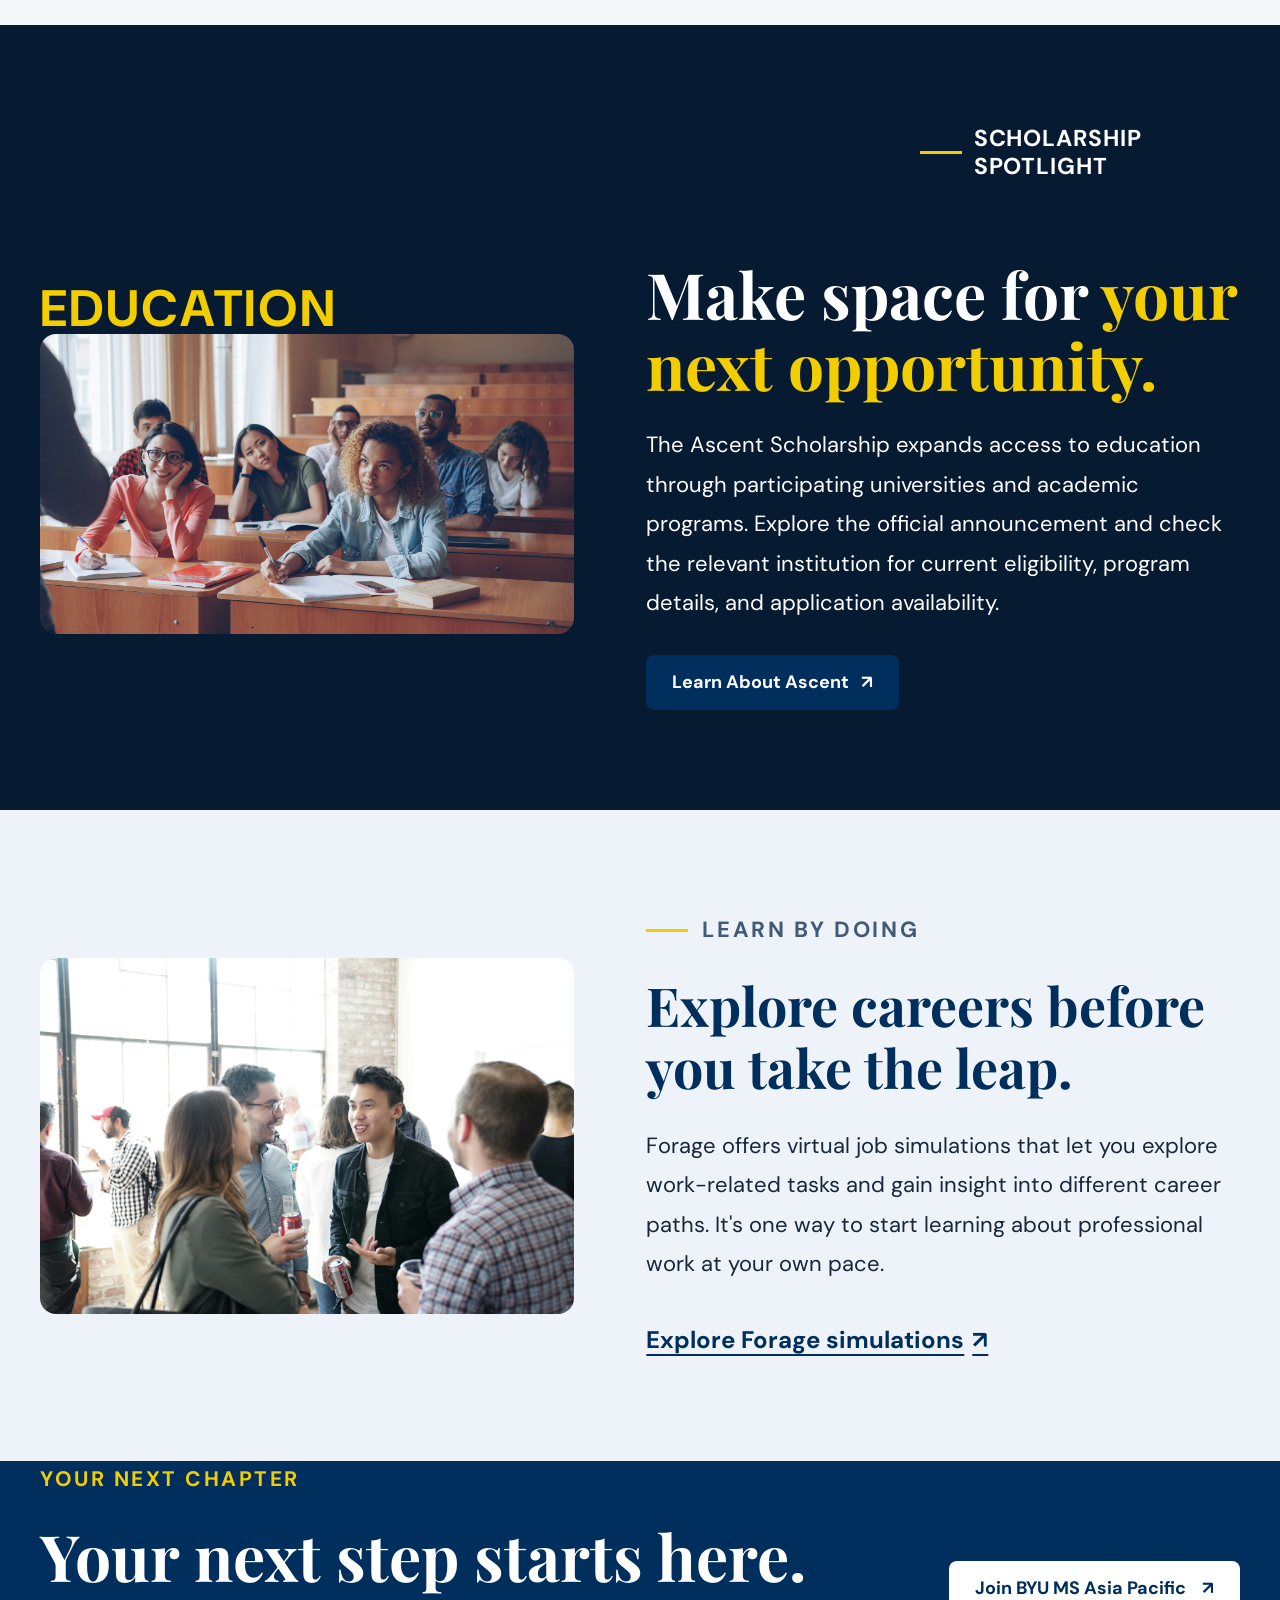
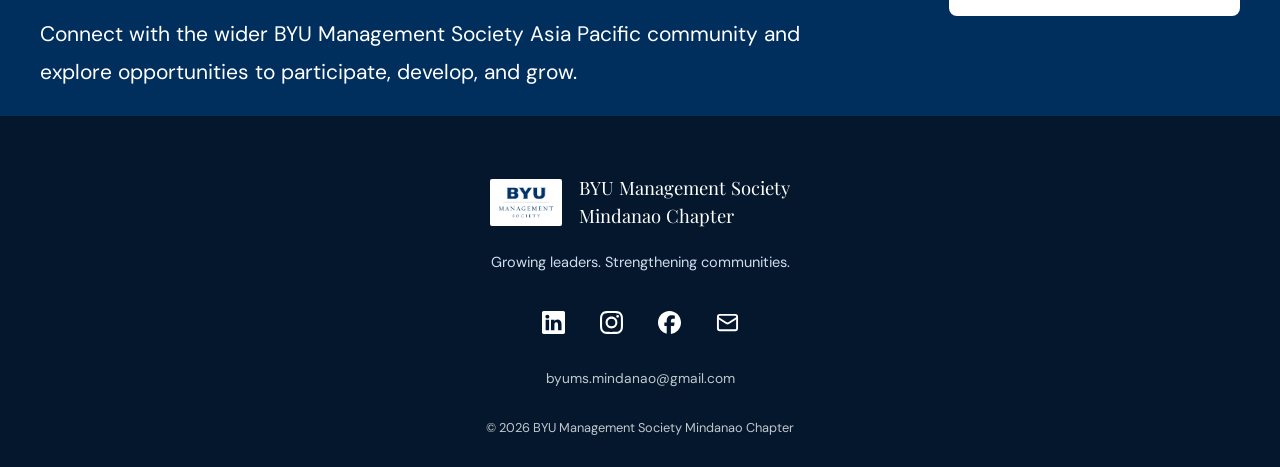
==== commit 40eca60e: "Finalize logo row and nav row design" ====
--- a/index.html
+++ b/index.html
@@ -25,34 +25,50 @@
 </head>
 
 <body>
-
   <header class="site-header">
-    <div class="container nav-container">
-      <a class="brand" href="index.html" aria-label="Mindanao Chapter home">
-        <img
-          src="assets/ManagementSocietyBlueHorizontal.png"
-          alt="BYU Management Society"
-          width="132"
-        >
-      </a>
-
-      <nav class="main-nav" aria-label="Main navigation">
-        <a href="index.html" aria-current="page">Home</a>
-        <a href="about.html">About Us</a>
-        <a href="scholarships.html">Scholarships</a>
-        <a href="resources.html">Career Resources</a>
-      </nav>
-
-      <a
-        class="button button-primary join-button"
-        href="https://byumsasiapacific.com/join/"
-        target="_blank"
-        rel="noopener noreferrer"
-      >
-        Join the Society
-        <span class="button-arrow" aria-hidden="true">↗</span>
-      </a>
+
+    <!-- BRAND ROW -->
+    <div class="nav-container">
+      <div class="brand-row">
+
+        <a class="brand" href="index.html" aria-label="Mindanao Chapter home">
+          <img
+            src="assets/management-society-blue-vertical.png"
+            alt="BYU Management Society"
+            width="132"
+          >
+        </a>
+
+        <div class="chapter-identity" aria-label="Mindanao Chapter">
+          <span class="chapter-name">MINDANAO</span>
+          <span class="chapter-label">CHAPTER</span>
+        </div>
+
+        <a
+          class="button button-primary join-button"
+          href="https://byumsasiapacific.com/join/"
+          target="_blank"
+          rel="noopener noreferrer"
+        >
+          Join the Society
+          <span class="button-arrow" aria-hidden="true">↗</span>
+        </a>
+
+      </div>
     </div>
+
+    <!-- NAVIGATION ROW -->
+    <div class="navigation-bar">
+      <div class="container">
+        <nav class="main-nav" aria-label="Main navigation">
+          <a href="index.html" aria-current="page">Home</a>
+          <a href="about.html">About Us</a>
+          <a href="scholarships.html">Scholarships</a>
+          <a href="resources.html">Career Resources</a>
+        </nav>
+      </div>
+    </div>
+
   </header>
 
   <main id="main-content">
--- a/css/style.css
+++ b/css/style.css
@@ -10,10 +10,11 @@
     --color-deep-navy: #061A32;
     --color-light-navy: #123D68;
     --color-gold: #F2CD00;
+    --color-light-accent-blue: #5B7F95;
 
     /* Text colors */
     --color-text: #172638;
-    --color-muted: #526277;
+    --color-muted: #162b48;
     --color-slate: #425A76;
     --color-white: #FFFFFF;
 
@@ -242,7 +243,7 @@
   position: sticky;
   top: 0;
   z-index: 100;
-  background: var(--color-white);
+  background: #FFFF;
   box-shadow: 0 3px 22px rgba(6, 26, 50, 0.055);
 }
 
@@ -266,32 +267,31 @@
 }
 
 .brand img {
-    width: 700px;
+    width: 200px;
     max-width: 100%;
     height: auto;
     object-fit: contain;
-    object-position: left center;
+    object-position: center;
 }
 
 /* Main navigation */
 .main-nav {
     display: flex;
-    flex: 0 0 auto;
-    align-items: center;
-    justify-content: flex-end;
-    margin-left: auto;
-    margin-right: 60px;
-    gap: 28px;
-}
+    align-items: center;
+    justify-content: center;
+    gap: clamp(40px, 6vw, 80px);
+}
+
+
 
 .main-nav a {
     position: relative;
     display: inline-flex;
     align-items: center;
     padding-block: 10px;
-    color: var(--color-navy);
+    color: var(--color-white);
     font-family: var(--font-body);
-    font-size: 23px;
+    font-size: 27px;
     font-weight: 700;
     line-height: 1.4;
     white-space: nowrap;
@@ -315,7 +315,7 @@
 .main-nav a:hover,
 .main-nav a:focus-visible,
 .main-nav a[aria-current="page"] {
-    color: var(--color-navy);
+    color: var(--color-white);
 }
 
 .main-nav a:hover::after,
@@ -356,6 +356,45 @@
     color: var(--color-deep-navy);
 }
 
+.brand-row {
+    display: flex;
+    align-items: center;
+    width: 100%;
+}
+
+.chapter-identity {
+    display: flex;
+    flex-direction: column;
+}
+
+.join-button {
+    margin-left: auto;
+}
+
+.navigation-bar {
+    background: var(--color-light-navy);
+}
+
+.chapter-identity {
+    display: flex;
+    flex-direction: column;
+    border-left: 1px solid var(--color-navy);
+    padding-left: 24px;
+    margin-left: 24px;
+    height: 100%;
+}
+
+.chapter-name {
+    font-size: 30px;
+    font-weight: 700;
+    color: var(--color-navy);
+}
+
+.chapter-label {
+    font-size: 30px;
+    font-weight: 600;
+    color: var(--color-navy);
+}
 /* 
    6. HERO SECTION
  */
@@ -585,7 +624,7 @@
 
 .intro-layout {
     display: grid;
-    grid-template-columns: minmax(0, 1.1fr) minmax(0, 0.9fr);
+    grid-template-columns: minmax(0, 1fr) minmax(0, 1.1fr);
     align-items: center;
     gap: 72px;
 }
@@ -613,6 +652,10 @@
     line-height: 1.75;
 }
 
+.intro-copy .text-link:hover {
+    color: var(--color-gold);
+}
+
 .intro-copy p:last-child {
     margin-bottom: 0;
 }
@@ -631,7 +674,7 @@
 .intro-photo figcaption {
     margin-top: 14px;
     color: #374151;
-    font-size: 15px;
+    font-size: 20px;
     line-height: 1.6;
 }
 
@@ -646,17 +689,20 @@
 }
 
 .section-heading {
-    margin-bottom: 24px;
+    margin-bottom: 36px;
 }
 
 .featured .section-heading-description {
-    margin-bottom: 48px;
-}
+    margin-bottom: 52px;
+    font-size: 28px;
+    line-height: 1.6;
+}
+
 
 .feature-grid {
     display: grid;
     grid-template-columns: repeat(3, minmax(0, 1fr));
-    gap: 28px;
+    gap: 32px;
 }
 
 .feature-card {
@@ -664,7 +710,7 @@
     flex-direction: column;
     align-items: flex-start;
     min-width: 0;
-    padding: 36px;
+    padding: 42px;
     border: 1px solid var(--color-border);
     border-radius: var(--radius-medium);
     background: var(--color-white);
@@ -674,26 +720,28 @@
         border-color var(--transition);
 }
 
+.card-icon {
+    display: grid;
+    width: 68px;
+    height: 68px;
+    margin-bottom: 30px;
+    place-items: center;
+    border-radius: var(--radius-small);
+    background: var(--color-pale-blue);
+    color: var(--color-navy);
+}
+
+
 .feature-card:hover {
     transform: translateY(-5px);
     border-color: var(--color-gold);
     box-shadow: 0 16px 36px rgb(6 26 50 / 9%);
 }
 
-.card-icon {
-    display: grid;
-    width: 60px;
-    height: 60px;
-    margin-bottom: 28px;
-    place-items: center;
-    border-radius: var(--radius-small);
-    background: var(--color-pale-blue);
-    color: var(--color-navy);
-}
 
 .card-kicker {
     margin-bottom: 14px;
-    color: var(--color-slate);
+    color: var(--color-navy);
 }
 
 .feature-card h3 {
@@ -706,12 +754,28 @@
 .feature-card p {
     margin-bottom: 24px;
     color: var(--color-text);
-    font-size: 19px;
+    font-size: 24px;
     line-height: 1.75;
 }
 
 .feature-card .text-link {
     margin-top: auto;
+    font-size: 24px;
+    font-weight: 600;
+    gap: 10px;
+}
+
+
+.feature-card .text-link {
+    margin-top: auto;
+    transition:
+        color 220ms ease,
+        text-shadow 220ms ease;
+}
+
+.feature-card .text-link:hover {
+    color: var(--color-gold);
+    text-shadow: 0 0 10px rgb(242 205 0 / 45%);
 }
 
 /*
@@ -747,23 +811,41 @@
     text-transform: uppercase;
 }
 
+
 .spotlight-heading > .eyebrow {
-    max-width: 420px;
-    margin: 0;
+    display: flex;
+    align-items: center;
+    justify-content: flex-start;
+    gap: 12px;
+    margin-right: 0;
+    text-align: left;
     color: var(--color-white);
-    font-size: clamp(1.8rem, 3.2vw, 3rem);
+    font-size: clamp(1.1rem, 1.8vw, 1.6rem);
     font-weight: 700;
     letter-spacing: 0.04em;
-    line-height: 1.05;
-    text-align: right;
-    text-wrap: balance;
+    line-height: 1.2;
+}
+
+.spotlight-heading > .eyebrow::before {
+    content: "";
+    display: inline-block;
+    flex: 0 0 42px;
+    height: 3px;
+    background: var(--color-gold);
+}
+
+
+.spotlight-heading .spotlight-marker {
+    transform: translateY(130px);
 }
 
 /* Main two-column composition */
 .spotlight-layout {
     display: grid;
-    grid-template-columns: minmax(0, 1fr) minmax(0, 0.9fr);
-    align-items: center;
+    grid-template-columns: minmax(0, 0.9fr) minmax(0, 1fr);
+    align-items: center;
+    margin-left: 0;
+    margin-right: auto;
     gap: 72px;
 }
 
@@ -787,7 +869,7 @@
 .spotlight h2 {
     margin-bottom: 24px;
     color: var(--color-white);
-    font-size: clamp(2.5rem, 4.2vw, 4rem);
+    font-size: clamp(3rem, 5vw, 4rem);
     line-height: 1.12;
 }
 
@@ -911,27 +993,60 @@
 
 .career-copy .eyebrow,
 .career-copy .section-kicker {
-    margin-bottom: 20px;
+    margin-left: 0;
     color: var(--color-slate);
+}
+.career-copy .eyebrow {
+    display: flex;
+    align-items: center;
+    gap: 14px;
+}
+
+.career-copy .eyebrow::before {
+    content: "";
+    display: inline-block;
+    flex: 0 0 42px;
+    height: 3px;
+    background: var(--color-gold);
 }
 
 .career-copy h2 {
     margin-bottom: 28px;
     color: var(--color-navy);
-    font-size: clamp(3rem, 5vw, 4rem);
+    font-size: clamp(2.5rem, 4.2vw, 4rem);
 }
 
 .career-copy p {
     margin-bottom: 24px;
     color: var(--color-text);
-    font-size: 20px;
+    font-size:  1.375rem;
     line-height: 1.8;
 }
 
-.career-copy .button {
+/* Career Spotlight — Forage link */
+.career-copy .text-link {
     margin-top: 12px;
-}
-
+    font-size: 1.5rem;
+    font-weight: 700;
+    color: var(--color-navy);
+    text-decoration: underline;
+    text-underline-offset: 6px;
+    transition: color 220ms ease, text-shadow 220ms ease;
+}
+
+.career-copy .text-link:hover {
+    color: var(--color-gold);
+    text-shadow: 0 0 10px rgb(242 205 0 / 55%);
+}
+
+.career-copy .text-link span {
+    display: inline-block;
+    transition: transform 220ms ease;
+}
+
+.career-copy .text-link:hover span {
+    transform: translateX(5px);
+}
 /* 
    11. JOIN SECTION
  */
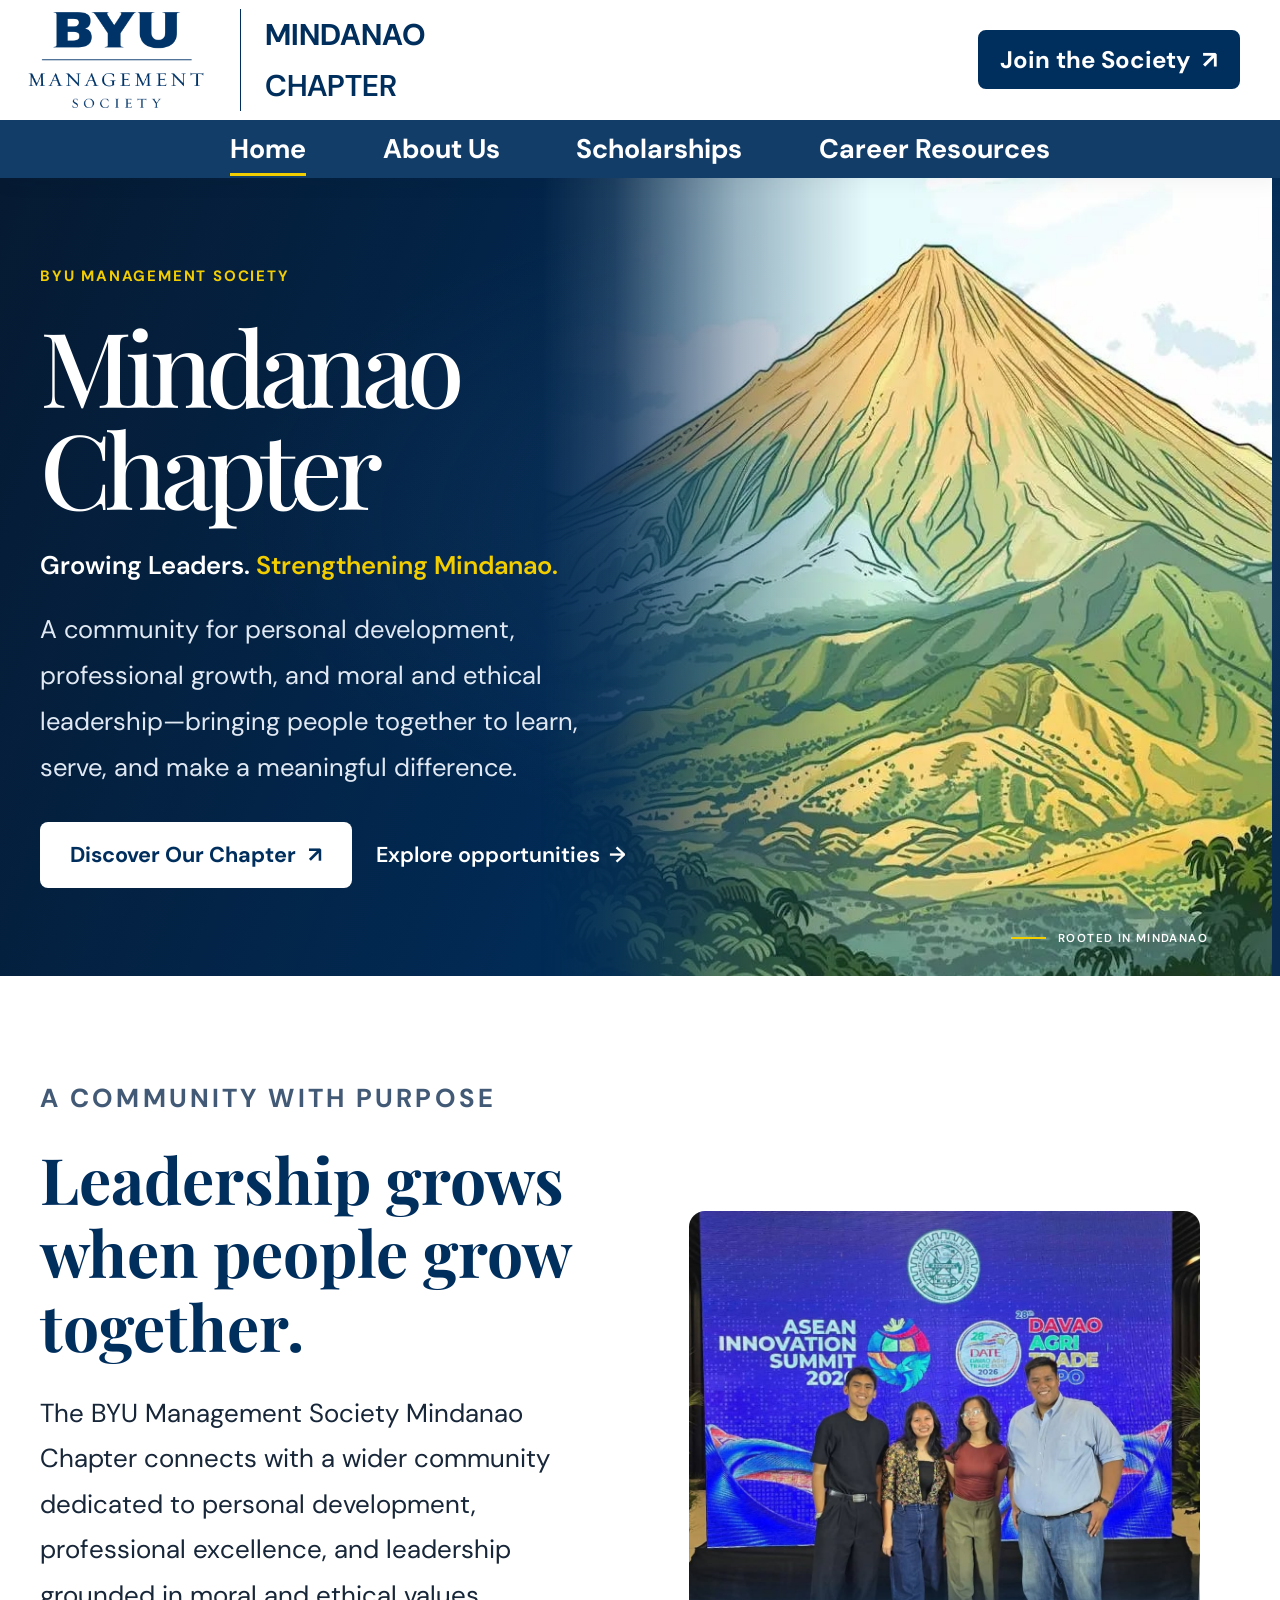
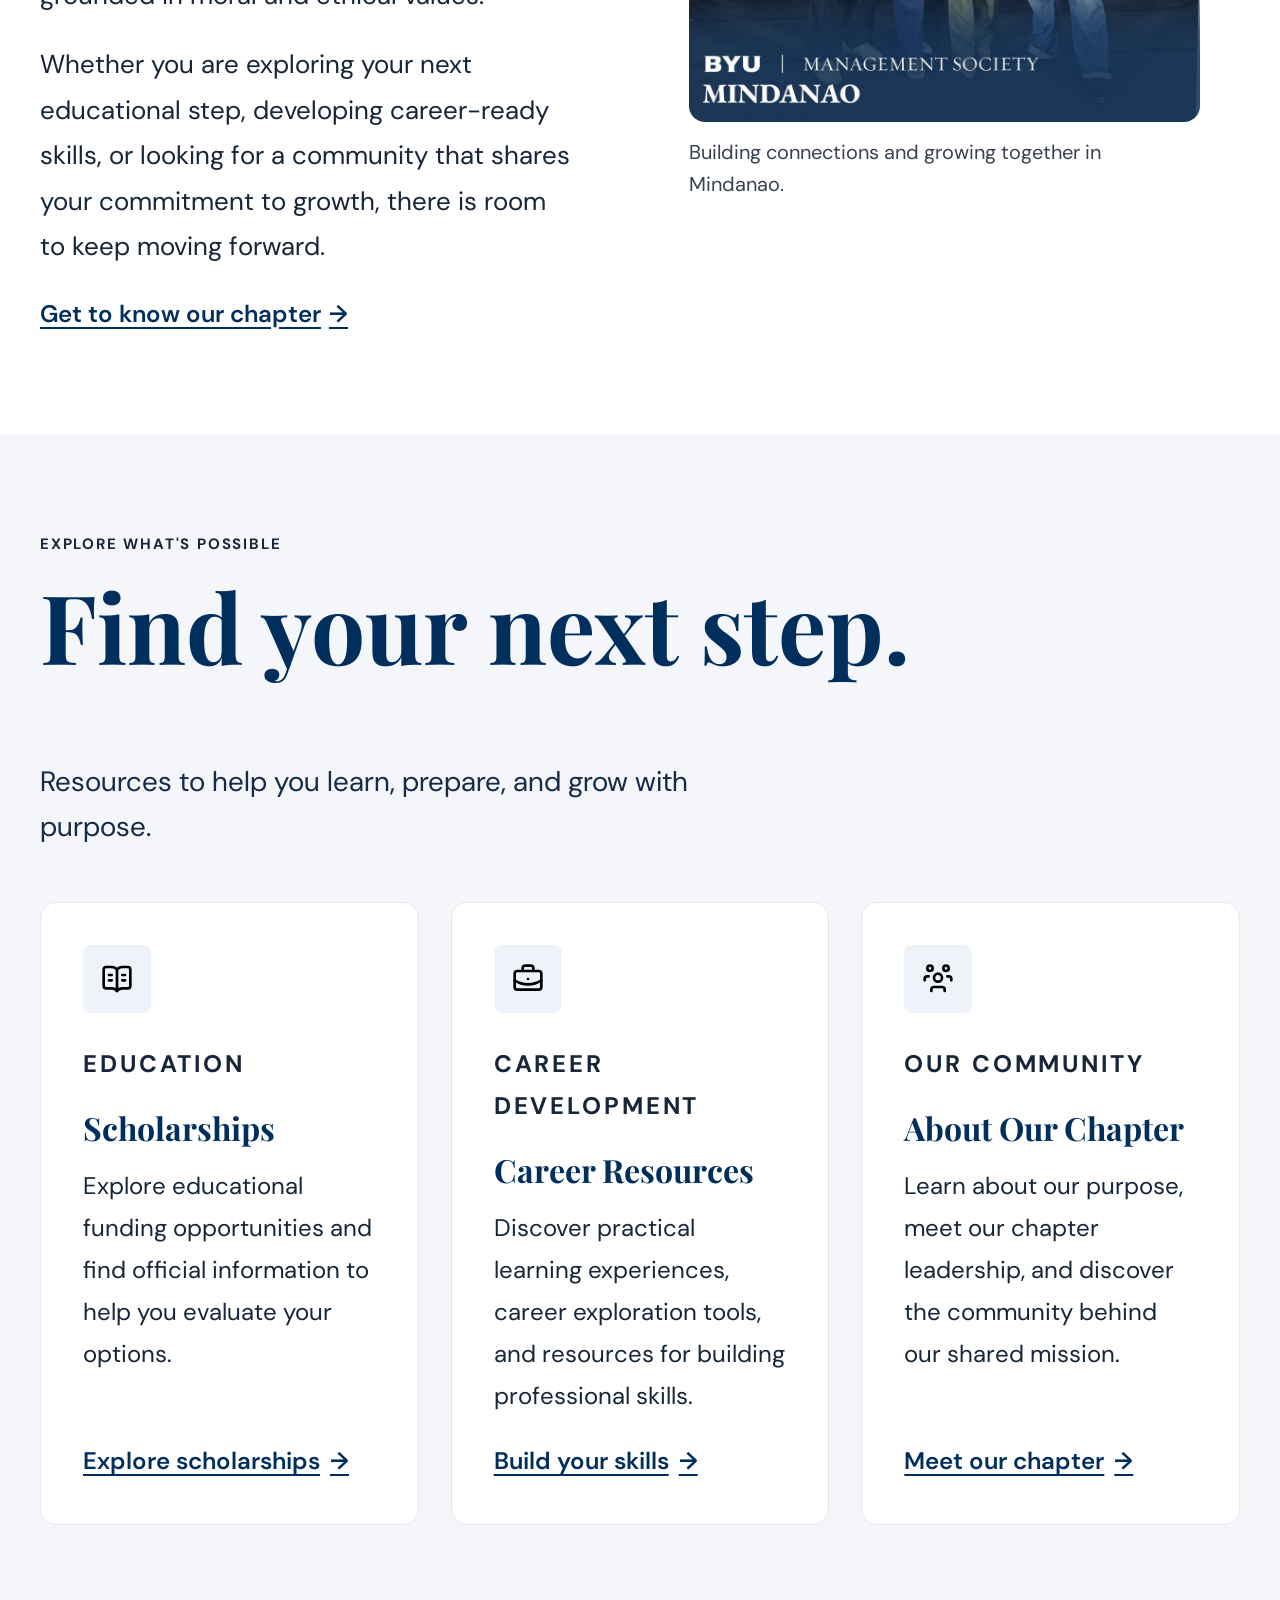
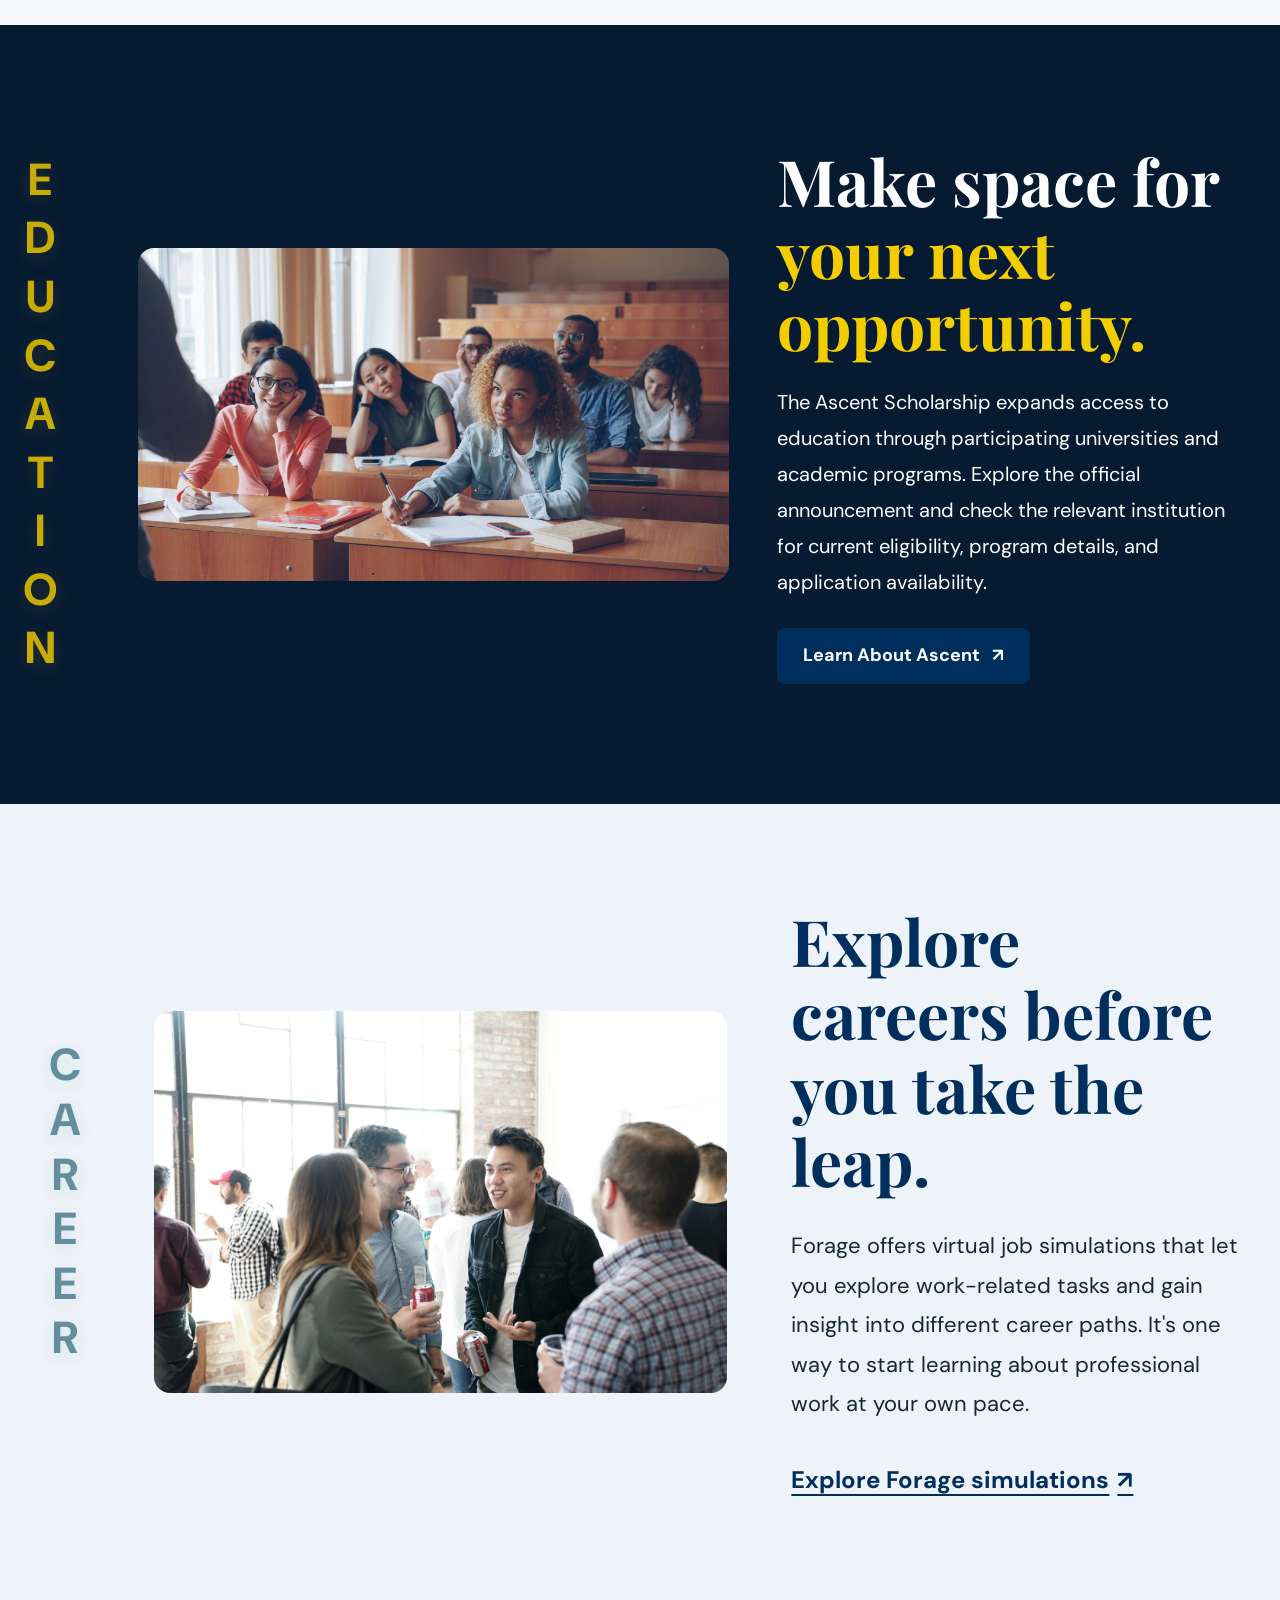
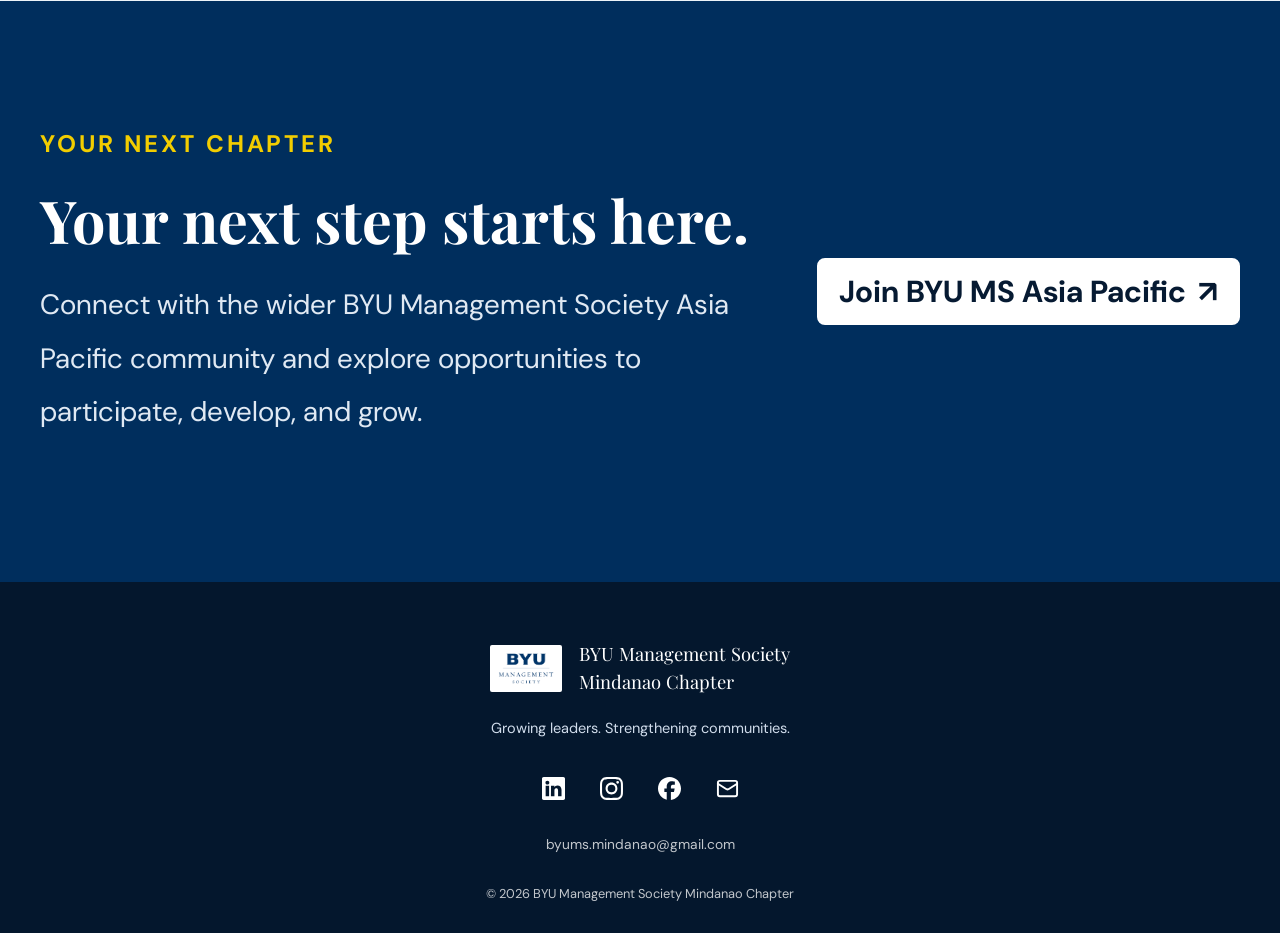
==== commit fc828c15: "Updated home page" ====
--- a/index.html
+++ b/index.html
@@ -265,96 +265,108 @@
 
     
 
-<!-- SCHOLARSHIP SPOTLIGHT -->
-<section class="spotlight section">
-  <div class="container">
-
-    <div class="spotlight-heading">
-      <div class="spotlight-marker">
-        <span class="marker-label">EDUCATION</span>
-      </div>
-
-      <p class="eyebrow">SCHOLARSHIP SPOTLIGHT</p>
-    </div>
-
-    <div class="spotlight-layout">
-
-      <div class="spotlight-image scholarship-image">
-        <img
-          src="assets/education.jpg"
-          alt="Education and learning"
-          loading="lazy"
-        >
-      </div>
-
-      <div class="spotlight-copy">
-        <h2>
-          Make space for
-          <span>your next opportunity.</span>
-        </h2>
-
-        <p>
-          The Ascent Scholarship expands access to education through
-          participating universities and academic programs. Explore
-          the official announcement and check the relevant institution
-          for current eligibility, program details, and application
-          availability.
-        </p>
-
-        <a
-          class="button button-primary"
-          href="https://news-ph.churchofjesuschrist.org/article/ascent-scholarship-expands-access-through-five-universities-and-dozens-of-programs"
-          target="_blank"
-          rel="noopener noreferrer"
-        >
-          Learn About Ascent
-          <span class="button-arrow" aria-hidden="true">↗</span>
-        </a>
-      </div>
-
-    </div>
+
+<!-- EDUCATION SECTION -->
+<section class="education-section section">
+  <div class="container education-layout">
+
+    <div class="education-marker" aria-hidden="true">
+      <span>E</span>
+      <span>D</span>
+      <span>U</span>
+      <span>C</span>
+      <span>A</span>
+      <span>T</span>
+      <span>I</span>
+      <span>O</span>
+      <span>N</span>
+    </div>
+
+    <div class="education-image">
+      <img
+        src="assets/education.jpg"
+        alt="Education and learning"
+        loading="lazy"
+      >
+    </div>
+
+    <div class="education-copy">
+
+
+      <h2>
+        Make space for
+        <span>your next opportunity.</span>
+      </h2>
+
+      <p>
+        The Ascent Scholarship expands access to education through
+        participating universities and academic programs. Explore
+        the official announcement and check the relevant institution
+        for current eligibility, program details, and application
+        availability.
+      </p>
+
+      <a
+        class="button button-primary"
+        href="https://news-ph.churchofjesuschrist.org/article/ascent-scholarship-expands-access-through-five-universities-and-dozens-of-programs"
+        target="_blank"
+        rel="noopener noreferrer"
+      >
+        Learn About Ascent
+        <span class="button-arrow" aria-hidden="true">↗</span>
+      </a>
+    </div>
+
   </div>
 </section>
 
-
-    <!-- CAREER SPOTLIGHT -->
-    <section class="career-spotlight section">
-      <div class="container career-layout">
-        <div class="career-image">
-          <img
-            src="assets/professional networking.jpg"
-            alt="Professional networking and career development"
-            loading="lazy"
-          >
-        </div>
-
-        <div class="career-copy">
-          <p class="eyebrow">LEARN BY DOING</p>
-
-          <h2>
-            Explore careers
-            <span>before you take the leap.</span>
-          </h2>
-
-          <p>
-            Forage offers virtual job simulations that let you explore
-            work-related tasks and gain insight into different career
-            paths. It's one way to start learning about professional
-            work at your own pace.
-          </p>
-
-          <a
-            class="text-link"
-            href="https://www.theforage.com/simulations"
-            target="_blank"
-            rel="noopener noreferrer"
-          >
-            Explore Forage simulations
-            <span aria-hidden="true">↗</span>
-          </a>
-        </div>
-      </div>
-    </section>
+    <!-- CAREER SECTION -->
+<section class="career-spotlight section">
+  <div class="container career-layout">
+
+    <div class="career-marker" aria-hidden="true">
+      <span>C</span>
+      <span>A</span>
+      <span>R</span>
+      <span>E</span>
+      <span>E</span>
+      <span>R</span>
+    </div>
+
+    <div class="career-image">
+      <img
+        src="assets/professional networking.jpg"
+        alt="Professional networking and career development"
+        loading="lazy"
+      >
+    </div>
+
+    <div class="career-copy">
+      <h2>
+        Explore careers
+        <span>before you take the leap.</span>
+      </h2>
+
+      <p>
+        Forage offers virtual job simulations that let you explore
+        work-related tasks and gain insight into different career
+        paths. It's one way to start learning about professional
+        work at your own pace.
+      </p>
+
+      <a
+        class="text-link"
+        href="https://www.theforage.com/simulations"
+        target="_blank"
+        rel="noopener noreferrer"
+      >
+        Explore Forage simulations
+        <span aria-hidden="true">↗</span>
+      </a>
+    </div>
+
+  </div>
+</section>
 
     <!-- JOIN -->
     <section class="join-section">
@@ -372,7 +384,7 @@
         </div>
 
         <a
-          class="button button-light join-cta"
+          class="button button-light join-button"
           href="https://byumsasiapacific.com/join/"
           target="_blank"
           rel="noopener noreferrer"
--- a/css/style.css
+++ b/css/style.css
@@ -820,7 +820,7 @@
     margin-right: 0;
     text-align: left;
     color: var(--color-white);
-    font-size: clamp(1.1rem, 1.8vw, 1.6rem);
+    font-size: clamp(3rem, 5vw, 4.5rem);
     font-weight: 700;
     letter-spacing: 0.04em;
     line-height: 1.2;
@@ -844,8 +844,8 @@
     display: grid;
     grid-template-columns: minmax(0, 0.9fr) minmax(0, 1fr);
     align-items: center;
-    margin-left: 0;
-    margin-right: auto;
+    width: 100%;
+    margin-inline: auto;
     gap: 72px;
 }
 
@@ -961,6 +961,87 @@
     color: var(--color-deep-navy);
 }
 
+
+/* EDUCATION SECTION */
+.education-section {
+    overflow: hidden;
+    background: var(--color-deep-navy);
+    color: var(--color-white);
+}
+
+.education-layout {
+    display: grid;
+    grid-template-columns: 50px minmax(0, 1.15fr) minmax(0, 0.9fr);
+    align-items: center;
+    gap: 48px;
+}
+.education-section {
+    padding-block: 120px;
+}
+
+.education-image img {
+    display: block;
+    width: 100%;
+    height: 520px;
+    object-fit: cover;
+    border-radius: var(--radius-medium);
+}
+
+.education-marker {
+    display: flex;
+    flex-direction: column;
+    align-items: center;
+    margin-left: -50px;
+    color: var(--color-gold);
+    font-size: clamp(2rem, 3.5vw, 3.5rem);
+    font-weight: 800;
+    line-height: 0.95;
+    text-shadow: 0 4px 18px rgba(242, 205, 0, 0.18);
+    opacity: 0.82;
+    gap: 16px;
+}
+
+.education-image,
+.education-copy {
+    min-width: 0;
+}
+
+.education-image img {
+    display: block;
+    width: 100%;
+    height: auto;
+    border-radius: var(--radius-medium);
+    object-fit: cover;
+}
+
+.education-copy .eyebrow {
+    color: var(--color-gold);
+}
+
+.education-copy h2 {
+    margin-bottom: 24px;
+    color: var(--color-white);
+    font-size: clamp(3rem, 5vw, 4.5rem);
+    line-height: 1.12;
+}
+
+.education-copy h2 span {
+    color: var(--color-gold);
+}
+
+.education-copy p {
+    margin-bottom: 28px;
+    color: var(--color-white);
+    font-size: 1.25rem;
+    line-height: 1.8;
+}
+
+.education-copy .button-primary:hover {
+    background-color: var(--color-gold);
+    color: var(--color-deep-navy);
+    border-color: var(--color-gold);
+}
+
 /* 
    10. CAREER SPOTLIGHT SECTION
 */
@@ -971,11 +1052,10 @@
 
 .career-layout {
     display: grid;
-    grid-template-columns: minmax(0, 0.9fr) minmax(0, 1fr);
-    align-items: center;
-    gap: 72px;
-}
-
+    grid-template-columns: 50px minmax(0, 1.15fr) minmax(0, 0.9fr);
+    align-items: center;
+    gap: 64px;
+}
 .career-image {
     min-width: 0;
 }
@@ -1013,7 +1093,7 @@
 .career-copy h2 {
     margin-bottom: 28px;
     color: var(--color-navy);
-    font-size: clamp(2.5rem, 4.2vw, 4rem);
+    font-size: clamp(3rem, 5vw, 4.5rem);
 }
 
 .career-copy p {
@@ -1047,6 +1127,19 @@
 .career-copy .text-link:hover span {
     transform: translateX(5px);
 }
+
+.career-marker {
+    display: flex;
+    flex-direction: column;
+    align-items: center;
+    gap: 12px;
+    color: #477889;
+    font-size: clamp(2rem, 3.5vw, 3.5rem);
+    font-weight: 800;
+    line-height: 0.95;
+    text-shadow: 0 4px 18px rgba(71, 120, 137, 0.18);
+    opacity: 0.82;
+}
 /* 
    11. JOIN SECTION
  */
@@ -1054,6 +1147,10 @@
 .join-section {
     background: var(--color-navy);
     color: var(--color-white);
+}
+
+.join-section {
+    padding-block: 120px;
 }
 
 .join-layout {
@@ -1071,20 +1168,21 @@
 .join-copy .section-kicker {
     margin-bottom: 20px;
     color: var(--color-gold);
+    font-size: 1.5rem;
 }
 
 .join-copy h2 {
     margin-bottom: 24px;
     color: var(--color-white);
-    font-size: clamp(3rem, 5vw, 4rem);
+    font-size: clamp(3.7rem, 4.5vw, 4rem);
 }
 
 .join-copy p {
     max-width: 760px;
     margin-bottom: 24px;
-    color: var(--color-white);
-    font-size: 21px;
-    line-height: 1.8;
+    color: #E0E9F3;
+    font-size: 1.75rem;
+    line-height: 1.9;
 }
 
 .join-cta {
@@ -1094,11 +1192,19 @@
     gap: 16px;
 }
 
-.join-cta .button {
-    font-size: 24px;
-}
-
-
+.join-section .join-button {
+    font-size: 1.9rem;
+    background: var(--color-white);
+    border-color: var(--color-white);
+    color: var(--color-deep-navy);
+    transition: background-color 0.3s ease, color 0.3s ease, border-color 0.3s ease;
+}
+
+.join-section .join-button:hover {
+    background: var(--color-gold);
+    border-color: var(--color-gold);
+    color: var(--color-deep-navy);
+}
 /* 
    12. SITE FOOTER
 */
@@ -1557,3 +1663,9 @@
     font-size: 1.5rem;
     font-weight: 600;
 }
+
+/* SCHOLARSHIP SPOTLIGHT — POSITIONING ADJUSTMENT */
+.spotlight .spotlight-layout {
+    transform: translateX(30px);
+
+}
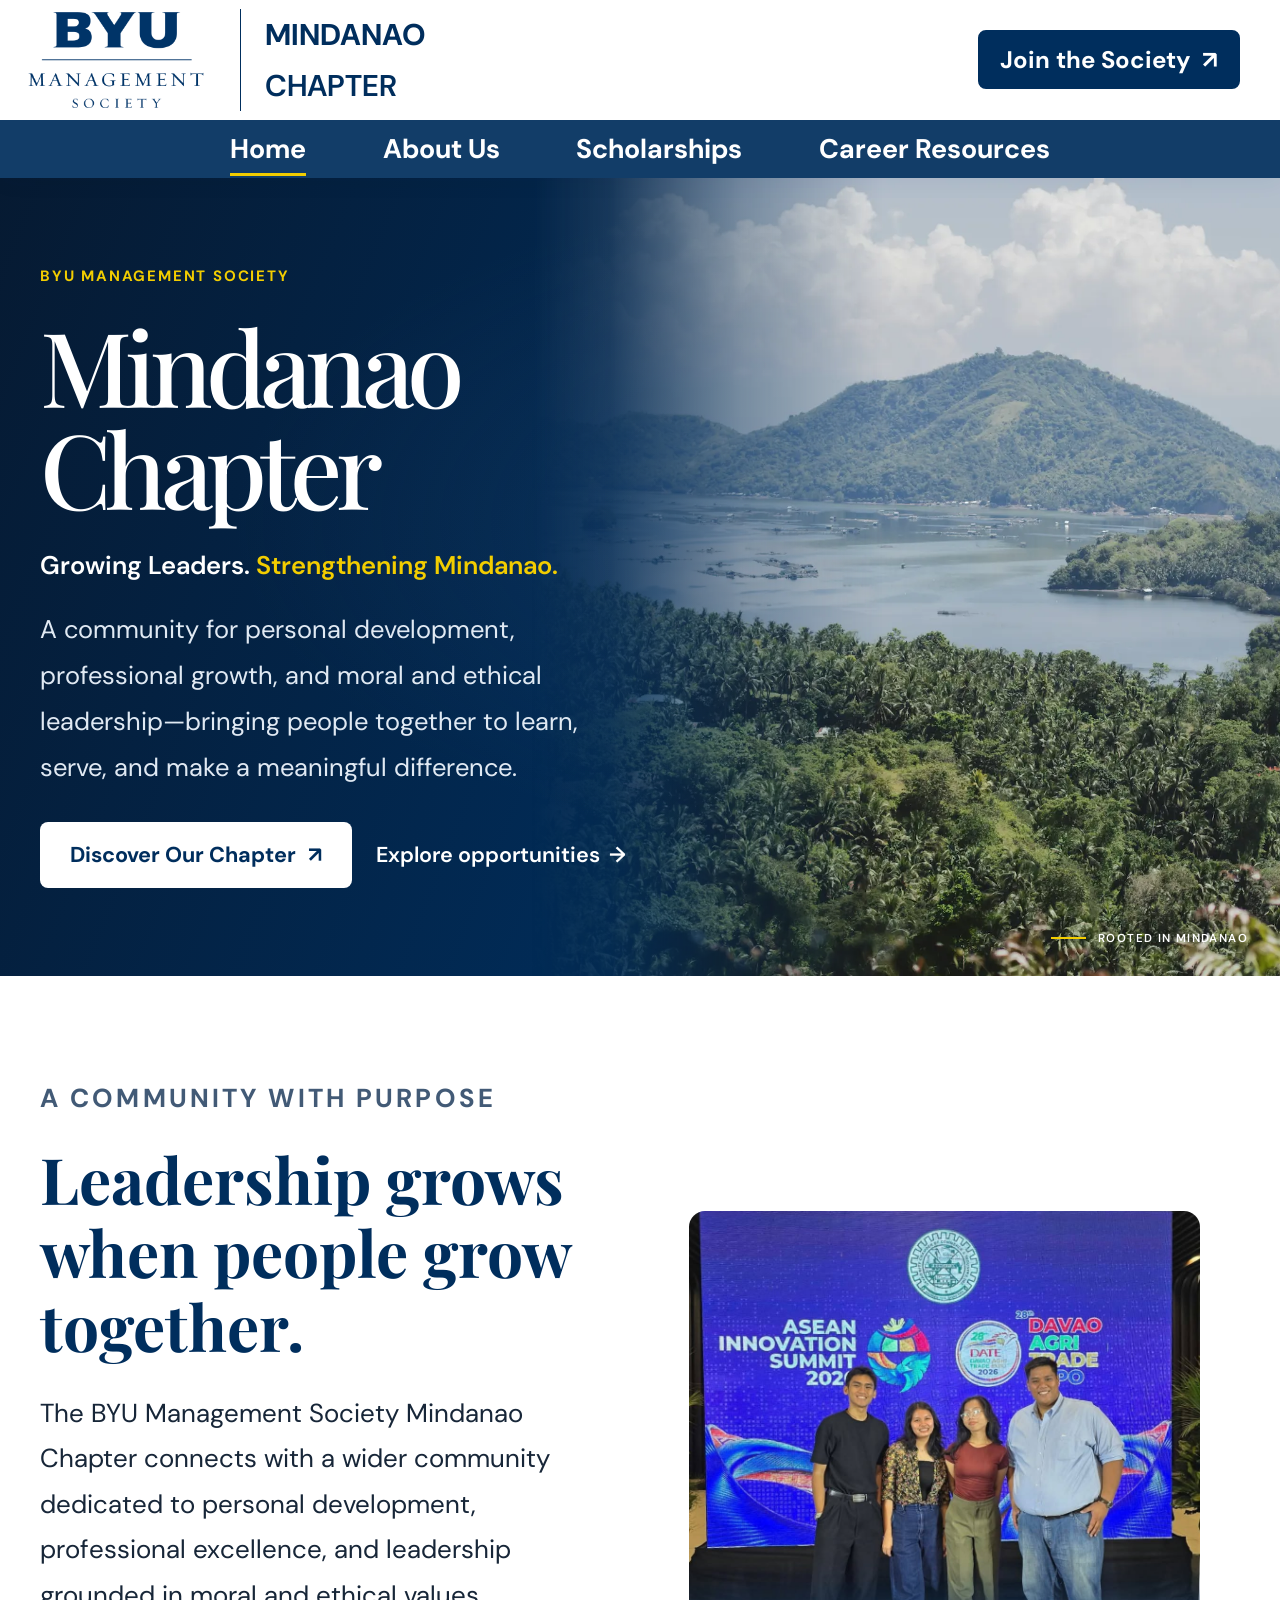
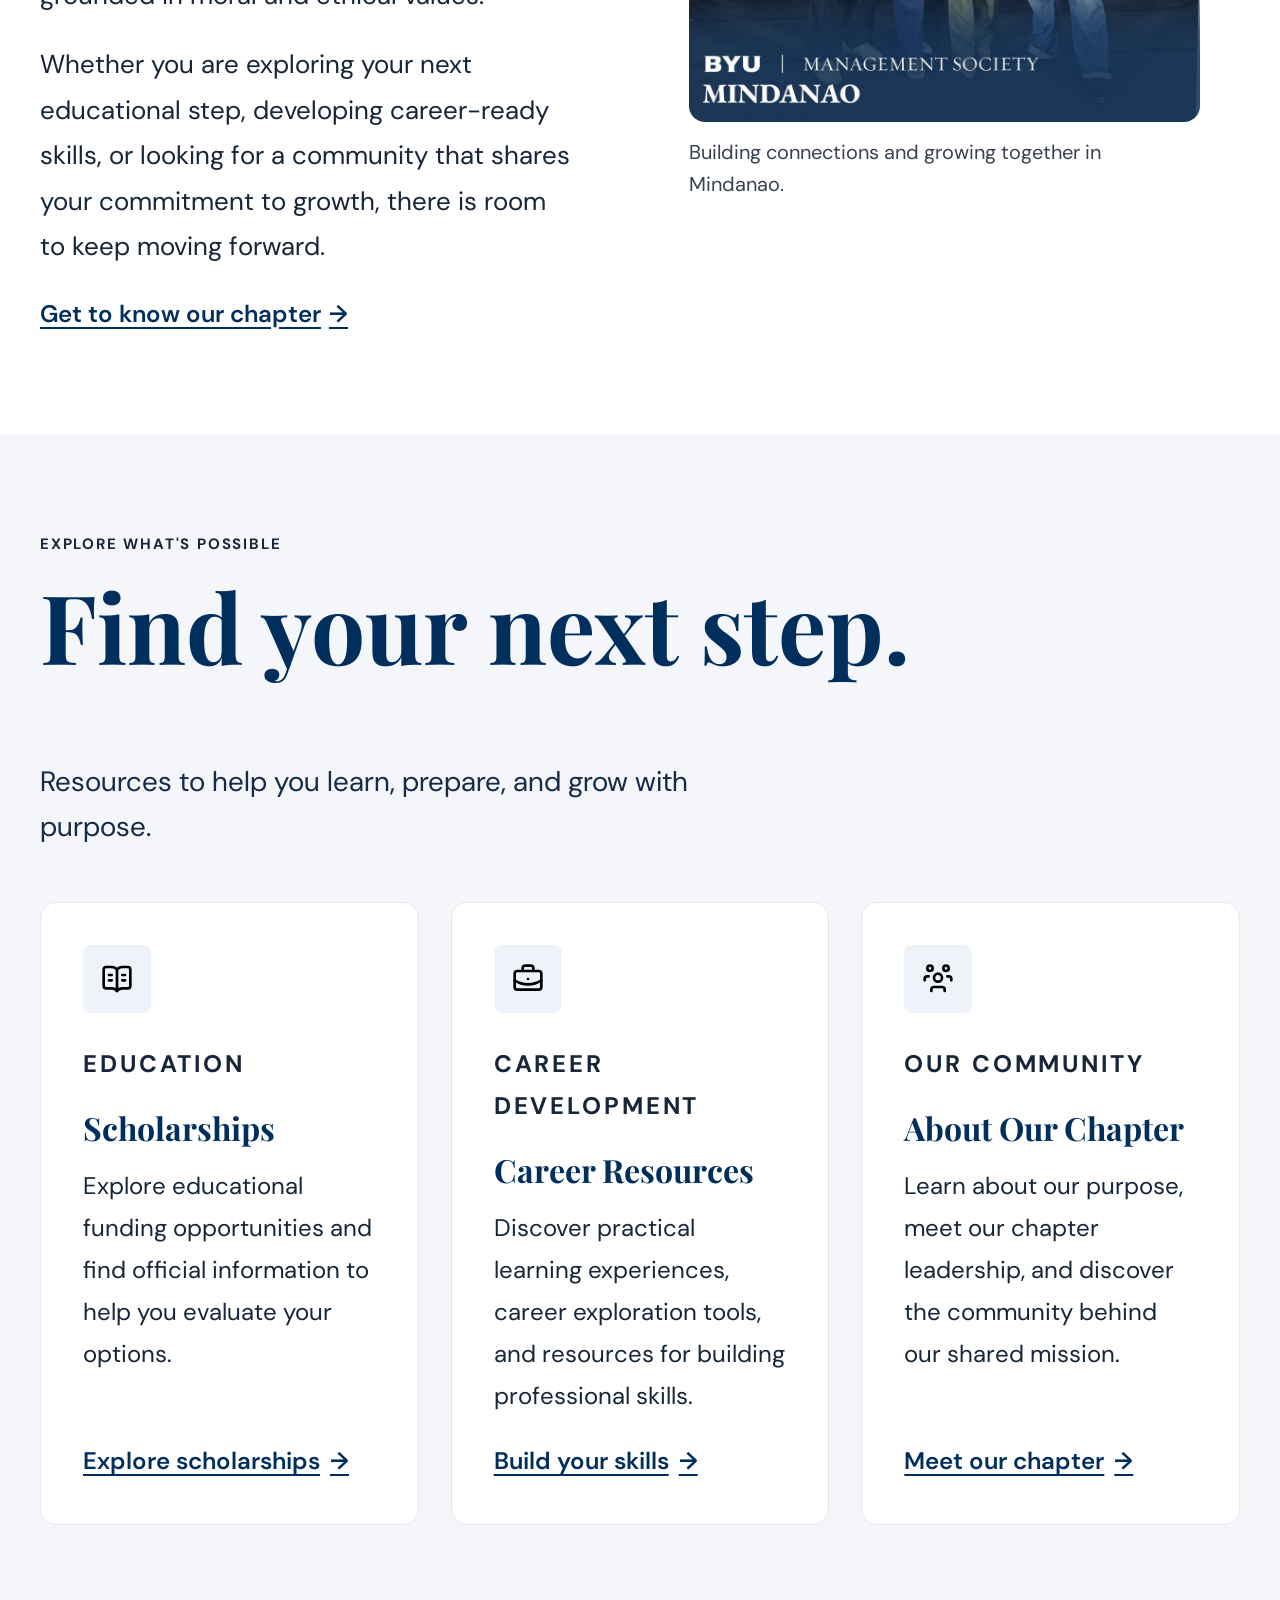
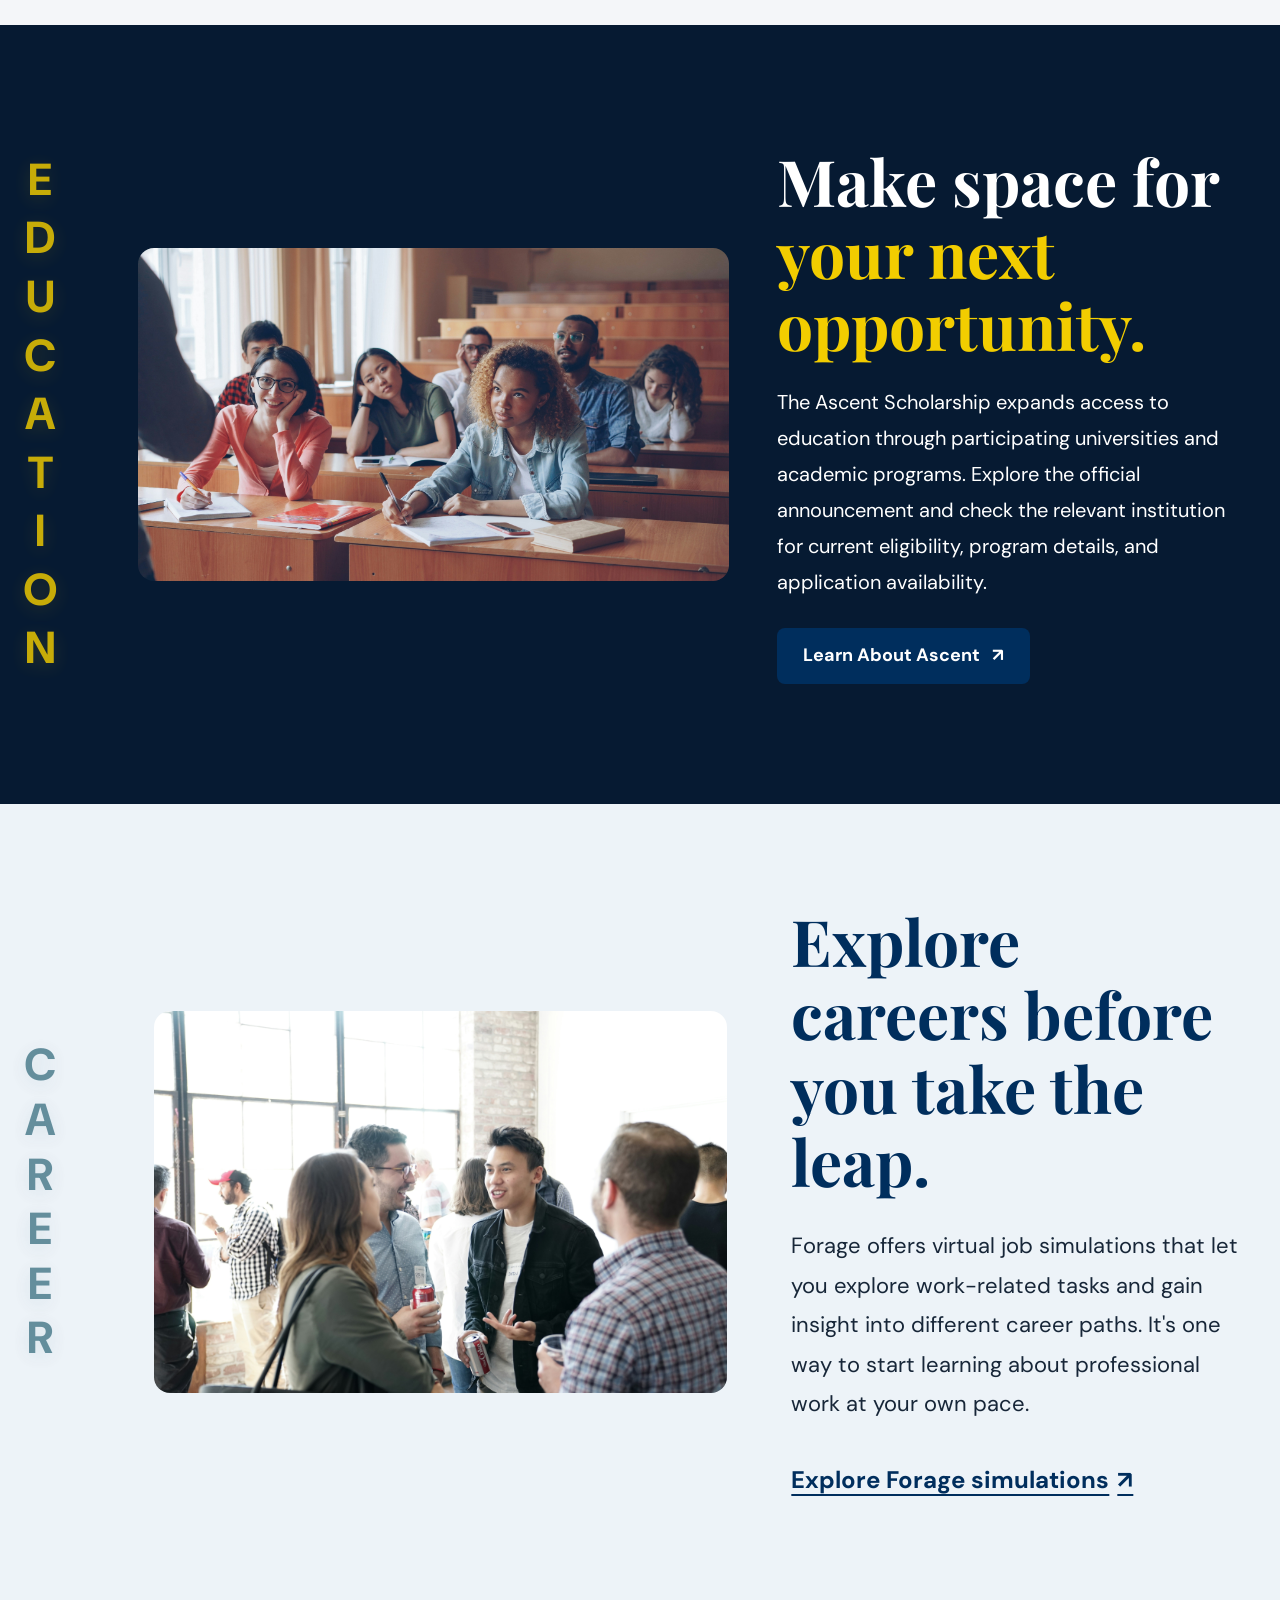
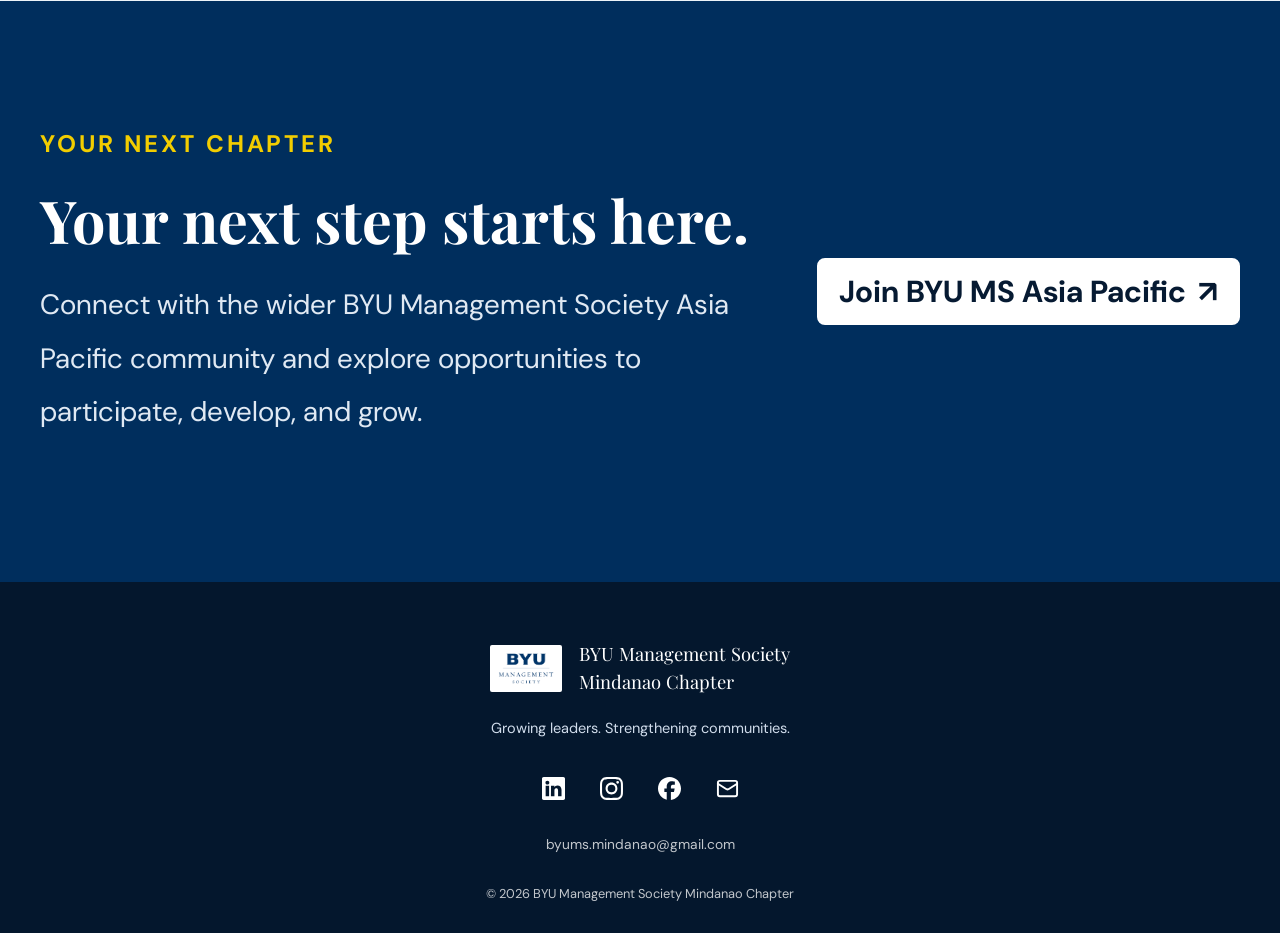
==== commit d5cfdc1f: "Update Home page hero" ====
--- a/index.html
+++ b/index.html
@@ -1,471 +1,485 @@
+
 <!DOCTYPE html>
 <html lang="en">
 <head>
-  <meta charset="UTF-8">
-  <meta name="viewport" content="width=device-width, initial-scale=1.0">
-
-  <meta
-    name="description"
-    content="Discover the BYU Management Society Mindanao Chapter, explore educational opportunities and career resources, and connect with a community committed to purposeful leadership."
-  >
-
-  <meta name="theme-color" content="#002E5D">
-
-  <title>Mindanao Chapter | BYU Management Society</title>
-
-  <link rel="preconnect" href="https://fonts.googleapis.com">
-  <link rel="preconnect" href="https://fonts.gstatic.com" crossorigin>
-  <link
-    href="https://fonts.googleapis.com/css2?family=DM+Sans:wght@400;500;600;700&family=Playfair+Display:wght@400;500;600;700&display=swap"
-    rel="stylesheet"
-  >
-
-  <link rel="stylesheet" href="css/style.css">
-  <script src="js/main.js" defer></script>
+    <meta charset="UTF-8">
+    <meta name="viewport" content="width=device-width, initial-scale=1.0">
+
+    <meta
+        name="description"
+        content="Discover the BYU Management Society Mindanao Chapter, explore educational opportunities and career resources, and connect with a community committed to purposeful leadership."
+    >
+
+    <meta name="theme-color" content="#002E5D">
+
+    <title>Mindanao Chapter | BYU Management Society</title>
+
+    <link rel="preconnect" href="https://fonts.googleapis.com">
+    <link rel="preconnect" href="https://fonts.gstatic.com" crossorigin>
+    <link
+        href="https://fonts.googleapis.com/css2?family=DM+Sans:wght@400;500;600;700&family=Playfair+Display:wght@400;500;600;700&display=swap"
+        rel="stylesheet"
+    >
+
+    <link rel="stylesheet" href="css/style.css">
+    <script src="js/main.js" defer></script>
 </head>
 
 <body>
-  <header class="site-header">
-
-    <!-- BRAND ROW -->
-    <div class="nav-container">
-      <div class="brand-row">
-
-        <a class="brand" href="index.html" aria-label="Mindanao Chapter home">
-          <img
-            src="assets/management-society-blue-vertical.png"
-            alt="BYU Management Society"
-            width="132"
-          >
-        </a>
-
-        <div class="chapter-identity" aria-label="Mindanao Chapter">
-          <span class="chapter-name">MINDANAO</span>
-          <span class="chapter-label">CHAPTER</span>
+    <header class="site-header">
+
+        <!-- BRAND ROW -->
+        <div class="nav-container">
+            <div class="brand-row">
+
+                <a class="brand" href="index.html" aria-label="Mindanao Chapter home">
+                    <img
+                        src="assets/management-society-blue-vertical.png"
+                        alt="BYU Management Society"
+                        width="132"
+                    >
+                </a>
+
+                <div class="chapter-identity" aria-label="Mindanao Chapter">
+                    <span class="chapter-name">MINDANAO</span>
+                    <span class="chapter-label">CHAPTER</span>
+                </div>
+
+                <a
+                    class="button button-primary join-button"
+                    href="https://byumsasiapacific.com/join/"
+                    target="_blank"
+                    rel="noopener noreferrer"
+                >
+                    Join the Society
+                    <span class="button-arrow" aria-hidden="true">↗</span>
+                </a>
+
+            </div>
         </div>
 
-        <a
-          class="button button-primary join-button"
-          href="https://byumsasiapacific.com/join/"
-          target="_blank"
-          rel="noopener noreferrer"
-        >
-          Join the Society
-          <span class="button-arrow" aria-hidden="true">↗</span>
-        </a>
-
-      </div>
-    </div>
-
-    <!-- NAVIGATION ROW -->
-    <div class="navigation-bar">
-      <div class="container">
-        <nav class="main-nav" aria-label="Main navigation">
-          <a href="index.html" aria-current="page">Home</a>
-          <a href="about.html">About Us</a>
-          <a href="scholarships.html">Scholarships</a>
-          <a href="resources.html">Career Resources</a>
-        </nav>
-      </div>
-    </div>
-
-  </header>
-
-  <main id="main-content">
-    <!-- HERO -->
-    <section class="hero">
-      <div class="container hero-layout">
-        <div class="hero-content">
-          <p class="eyebrow hero-eyebrow">
-            BYU MANAGEMENT SOCIETY
-          </p>
-
-          <h1>
-            <span>Mindanao</span>
-            <span>Chapter</span>
-          </h1>
-
-          
-          <p class="hero-tagline">
-            Growing Leaders. <span>Strengthening Mindanao.</span>
-          </p>
-
-
-          <p class="hero-description">
-            A community for personal development, professional growth,
-            and moral and ethical leadership—bringing people together
-            to learn, serve, and make a meaningful difference.
-          </p>
-
-          <div class="hero-actions">
-            <a class="button button-light" href="about.html">
-              Discover Our Chapter
-              <span class="button-arrow" aria-hidden="true">↗</span>
+        <!-- NAVIGATION ROW -->
+        <div class="navigation-bar">
+            <div class="container">
+                <nav class="main-nav" aria-label="Main navigation">
+                    <a href="index.html" aria-current="page">Home</a>
+                    <a href="about.html">About Us</a>
+                    <a href="scholarships.html">Scholarships</a>
+                    <a href="resources.html">Career Resources</a>
+                </nav>
+            </div>
+        </div>
+
+    </header>
+
+    <main id="main-content">
+
+        <!-- HERO -->
+        <section class="hero">
+
+            <div class="container hero-layout">
+                <div class="hero-content">
+
+                    <p class="eyebrow hero-eyebrow">
+                        BYU MANAGEMENT SOCIETY
+                    </p>
+
+                    <h1>
+                        <span>Mindanao</span>
+                        <span>Chapter</span>
+                    </h1>
+
+                    <p class="hero-tagline">
+                        Growing Leaders. <span>Strengthening Mindanao.</span>
+                    </p>
+
+                    <p class="hero-description">
+                        A community for personal development, professional growth,
+                        and moral and ethical leadership—bringing people together
+                        to learn, serve, and make a meaningful difference.
+                    </p>
+
+                    <div class="hero-actions">
+                        <a class="button button-light" href="about.html">
+                            Discover Our Chapter
+                            <span class="button-arrow" aria-hidden="true">↗</span>
+                        </a>
+
+                        <a class="hero-text-link" href="scholarships.html">
+                            Explore opportunities
+                            <span aria-hidden="true">→</span>
+                        </a>
+                    </div>
+
+                </div>
+            </div>
+
+            <!-- HERO IMAGE: OUTSIDE THE CONTAINER -->
+            <div class="hero-visual" aria-hidden="true">
+                <img
+                    src="assets/home-hero-mindanao.webp"
+                    alt=""
+                    fetchpriority="high"
+                >
+            </div>
+
+            <!-- HERO LOCATION -->
+            <div class="hero-location" aria-hidden="true">
+                <span class="location-line"></span>
+                <span>Rooted in Mindanao</span>
+            </div>
+
+        </section>
+
+        <!-- CHAPTER INTRODUCTION -->
+        <section class="intro section">
+            <div class="container intro-layout">
+
+                <div class="intro-copy">
+                    <p class="eyebrow">A COMMUNITY WITH PURPOSE</p>
+
+                    <h2>
+                        Leadership grows when
+                        <span>people grow together.</span>
+                    </h2>
+
+                    <p>
+                        The BYU Management Society Mindanao Chapter connects with a
+                        wider community dedicated to personal development,
+                        professional excellence, and leadership grounded in moral
+                        and ethical values.
+                    </p>
+
+                    <p>
+                        Whether you are exploring your next educational step,
+                        developing career-ready skills, or looking for a community
+                        that shares your commitment to growth, there is room to
+                        keep moving forward.
+                    </p>
+
+                    <a class="text-link" href="about.html">
+                        Get to know our chapter
+                        <span aria-hidden="true">→</span>
+                    </a>
+                </div>
+
+                <figure class="intro-photo">
+                    <img
+                        src="assets/mindanao-chapter-photo.jpg"
+                        alt="BYU Management Society Mindanao Chapter community"
+                        loading="lazy"
+                    >
+                    <figcaption>
+                        Building connections and growing together in Mindanao.
+                    </figcaption>
+                </figure>
+
+            </div>
+        </section>
+
+        <!-- MAIN DESTINATIONS -->
+        <section class="featured section">
+            <div class="container">
+
+                <div class="section-heading">
+                    <div>
+                        <p class="eyebrow">EXPLORE WHAT'S POSSIBLE</p>
+                        <h2>Find your next step.</h2>
+                    </div>
+
+                    <p class="section-heading-description">
+                        Resources to help you learn, prepare, and grow with purpose.
+                    </p>
+                </div>
+
+                <div class="feature-grid">
+
+                    <article class="feature-card">
+                        <div class="card-icon">
+                            <img
+                                src="assets/icons/book-open-text.svg"
+                                alt=""
+                                width="32"
+                                height="32"
+                                loading="lazy"
+                            >
+                        </div>
+
+                        <p class="card-kicker">EDUCATION</p>
+                        <h3>Scholarships</h3>
+
+                        <p>
+                            Explore educational funding opportunities and find
+                            official information to help you evaluate your options.
+                        </p>
+
+                        <a class="text-link" href="scholarships.html">
+                            Explore scholarships
+                            <span aria-hidden="true">→</span>
+                        </a>
+                    </article>
+
+                    <article class="feature-card">
+                        <div class="card-icon">
+                            <img
+                                src="assets/icons/briefcase-business.svg"
+                                alt=""
+                                width="32"
+                                height="32"
+                                loading="lazy"
+                            >
+                        </div>
+
+                        <p class="card-kicker">CAREER DEVELOPMENT</p>
+                        <h3>Career Resources</h3>
+
+                        <p>
+                            Discover practical learning experiences, career
+                            exploration tools, and resources for building
+                            professional skills.
+                        </p>
+
+                        <a class="text-link" href="resources.html">
+                            Build your skills
+                            <span aria-hidden="true">→</span>
+                        </a>
+                    </article>
+
+                    <article class="feature-card">
+                        <div class="card-icon">
+                            <img
+                                src="assets/icons/user-group.svg"
+                                alt=""
+                                width="32"
+                                height="32"
+                                loading="lazy"
+                            >
+                        </div>
+
+                        <p class="card-kicker">OUR COMMUNITY</p>
+                        <h3>About Our Chapter</h3>
+
+                        <p>
+                            Learn about our purpose, meet our chapter leadership,
+                            and discover the community behind our shared mission.
+                        </p>
+
+                        <a class="text-link" href="about.html">
+                            Meet our chapter
+                            <span aria-hidden="true">→</span>
+                        </a>
+                    </article>
+
+                </div>
+            </div>
+        </section>
+
+        <!-- EDUCATION SECTION -->
+        <section class="education-section section">
+            <div class="container education-layout">
+
+                <div class="education-marker" aria-hidden="true">
+                    <span>E</span>
+                    <span>D</span>
+                    <span>U</span>
+                    <span>C</span>
+                    <span>A</span>
+                    <span>T</span>
+                    <span>I</span>
+                    <span>O</span>
+                    <span>N</span>
+                </div>
+
+                <div class="education-image">
+                    <img
+                        src="assets/education.jpg"
+                        alt="Education and learning"
+                        loading="lazy"
+                    >
+                </div>
+
+                <div class="education-copy">
+
+                    <h2>
+                        Make space for
+                        <span>your next opportunity.</span>
+                    </h2>
+
+                    <p>
+                        The Ascent Scholarship expands access to education through
+                        participating universities and academic programs. Explore
+                        the official announcement and check the relevant institution
+                        for current eligibility, program details, and application
+                        availability.
+                    </p>
+
+                    <a
+                        class="button button-primary"
+                        href="https://news-ph.churchofjesuschrist.org/article/ascent-scholarship-expands-access-through-five-universities-and-dozens-of-programs"
+                        target="_blank"
+                        rel="noopener noreferrer"
+                    >
+                        Learn About Ascent
+                        <span class="button-arrow" aria-hidden="true">↗</span>
+                    </a>
+
+                </div>
+            </div>
+        </section>
+
+        <!-- CAREER SECTION -->
+        <section class="career-spotlight section">
+            <div class="container career-layout">
+
+                <div class="career-marker" aria-hidden="true">
+                    <span>C</span>
+                    <span>A</span>
+                    <span>R</span>
+                    <span>E</span>
+                    <span>E</span>
+                    <span>R</span>
+                </div>
+
+                <div class="career-image">
+                    <img
+                        src="assets/professional networking.jpg"
+                        alt="Professional networking and career development"
+                        loading="lazy"
+                    >
+                </div>
+
+                <div class="career-copy">
+                    <h2>
+                        Explore careers
+                        <span>before you take the leap.</span>
+                    </h2>
+
+                    <p>
+                        Forage offers virtual job simulations that let you explore
+                        work-related tasks and gain insight into different career
+                        paths. It's one way to start learning about professional
+                        work at your own pace.
+                    </p>
+
+                    <a
+                        class="text-link"
+                        href="https://www.theforage.com/simulations"
+                        target="_blank"
+                        rel="noopener noreferrer"
+                    >
+                        Explore Forage simulations
+                        <span aria-hidden="true">↗</span>
+                    </a>
+                </div>
+
+            </div>
+        </section>
+
+        <!-- JOIN -->
+        <section class="join-section">
+            <div class="container join-layout">
+
+                <div class="join-copy">
+                    <p class="eyebrow">YOUR NEXT CHAPTER</p>
+
+                    <h2>Your next step starts here.</h2>
+
+                    <p>
+                        Connect with the wider BYU Management Society Asia Pacific
+                        community and explore opportunities to participate,
+                        develop, and grow.
+                    </p>
+                </div>
+
+                <a
+                    class="button button-light join-button"
+                    href="https://byumsasiapacific.com/join/"
+                    target="_blank"
+                    rel="noopener noreferrer"
+                >
+                    Join BYU MS Asia Pacific
+                    <span class="button-arrow" aria-hidden="true">↗</span>
+                </a>
+
+            </div>
+        </section>
+
+    </main>
+
+    <!-- FOOTER -->
+    <footer class="site-footer">
+        <div class="container footer-content">
+
+            <a class="footer-brand" href="index.html">
+                <img
+                    src="assets/management-society-blue-vertical.png"
+                    alt=""
+                    width="100"
+                    loading="lazy"
+                >
+                <span>BYU Management Society<br>Mindanao Chapter</span>
             </a>
 
-            <a class="hero-text-link" href="scholarships.html">
-              Explore opportunities
-              <span aria-hidden="true">→</span>
-            </a>
-          </div>
+            <p class="footer-message">
+                Growing leaders. Strengthening communities.
+            </p>
+
+            <div class="social-links" aria-label="Social media and contact">
+
+                <a
+                    href="https://www.linkedin.com/company/mindanao-chapter-byu-management-society/"
+                    target="_blank"
+                    rel="noopener noreferrer"
+                    aria-label="LinkedIn"
+                    title="LinkedIn"
+                >
+                    <img src="assets/icons/linkedin.svg" alt="" width="24" height="24">
+                </a>
+
+                <a
+                    href="https://www.instagram.com/byums.mindanao/"
+                    target="_blank"
+                    rel="noopener noreferrer"
+                    aria-label="Instagram"
+                    title="Instagram"
+                >
+                    <img src="assets/icons/instagram.svg" alt="" width="24" height="24">
+                </a>
+
+                <a
+                    href="https://www.facebook.com/profile.php?id=61593278332912"
+                    target="_blank"
+                    rel="noopener noreferrer"
+                    aria-label="Facebook"
+                    title="Facebook"
+                >
+                    <img src="assets/icons/facebook.svg" alt="" width="24" height="24">
+                </a>
+
+                <a
+                    href="mailto:byums.mindanao@gmail.com"
+                    aria-label="Email the Mindanao Chapter"
+                    title="Email"
+                >
+                    <img src="assets/icons/mail.svg" alt="" width="24" height="24">
+                </a>
+
+            </div>
+
+            <p class="footer-email">
+                <a href="mailto:byums.mindanao@gmail.com">
+                    byums.mindanao@gmail.com
+                </a>
+            </p>
+
+            <p class="copyright">
+                © <span id="current-year"></span>
+                BYU Management Society Mindanao Chapter
+            </p>
+
+            <!-- I deleted the unnecessary footer here -->
+
         </div>
-
-        <div class="hero-visual" aria-hidden="true">
-          <img
-            src="assets/mt-apo-green.jpg"
-            alt=""
-            fetchpriority="high"
-          >
-        </div>
-
-        <div class="hero-location" aria-hidden="true">
-          <span class="location-line"></span>
-          <span>Rooted in Mindanao</span>
-        </div>
-      </div>
-    </section>
-
-    <!-- CHAPTER INTRODUCTION -->
-    <section class="intro section">
-      <div class="container intro-layout">
-        <div class="intro-copy">
-          <p class="eyebrow">A COMMUNITY WITH PURPOSE</p>
-
-          <h2>
-            Leadership grows when
-            <span>people grow together.</span>
-          </h2>
-
-          <p>
-            The BYU Management Society Mindanao Chapter connects with a
-            wider community dedicated to personal development,
-            professional excellence, and leadership grounded in moral
-            and ethical values.
-          </p>
-
-          <p>
-            Whether you are exploring your next educational step,
-            developing career-ready skills, or looking for a community
-            that shares your commitment to growth, there is room to
-            keep moving forward.
-          </p>
-
-          <a class="text-link" href="about.html">
-            Get to know our chapter
-            <span aria-hidden="true">→</span>
-          </a>
-        </div>
-
-        <figure class="intro-photo">
-          <img
-            src="assets/mindanao-chapter-photo.jpg"
-            alt="BYU Management Society Mindanao Chapter community"
-            loading="lazy"
-          >
-          <figcaption>
-            Building connections and growing together in Mindanao.
-          </figcaption>
-        </figure>
-      </div>
-    </section>
-
-    <!-- MAIN DESTINATIONS -->
-    <section class="featured section">
-      <div class="container">
-        <div class="section-heading">
-          <div>
-            <p class="eyebrow">EXPLORE WHAT'S POSSIBLE</p>
-            <h2>Find your next step.</h2>
-          </div>
-
-          <p class="section-heading-description">
-            Resources to help you learn, prepare, and grow with purpose.
-          </p>
-        </div>
-
-        <div class="feature-grid">
-          <article class="feature-card">
-            <div class="card-icon">
-              <img
-                src="assets/icons/book-open-text.svg"
-                alt=""
-                width="32"
-                height="32"
-                loading="lazy"
-              >
-            </div>
-
-            <p class="card-kicker">EDUCATION</p>
-            <h3>Scholarships</h3>
-
-            <p>
-              Explore educational funding opportunities and find
-              official information to help you evaluate your options.
-            </p>
-
-            <a class="text-link" href="scholarships.html">
-              Explore scholarships
-              <span aria-hidden="true">→</span>
-            </a>
-          </article>
-
-          <article class="feature-card">
-            <div class="card-icon">
-              <img
-                src="assets/icons/briefcase-business.svg"
-                alt=""
-                width="32"
-                height="32"
-                loading="lazy"
-              >
-            </div>
-
-            <p class="card-kicker">CAREER DEVELOPMENT</p>
-            <h3>Career Resources</h3>
-
-            <p>
-              Discover practical learning experiences, career
-              exploration tools, and resources for building
-              professional skills.
-            </p>
-
-            <a class="text-link" href="resources.html">
-              Build your skills
-              <span aria-hidden="true">→</span>
-            </a>
-          </article>
-
-          <article class="feature-card">
-            <div class="card-icon">
-              <img
-                src="assets/icons/user-group.svg"
-                alt=""
-                width="32"
-                height="32"
-                loading="lazy"
-              >
-            </div>
-
-            <p class="card-kicker">OUR COMMUNITY</p>
-            <h3>About Our Chapter</h3>
-
-            <p>
-              Learn about our purpose, meet our chapter leadership,
-              and discover the community behind our shared mission.
-            </p>
-
-            <a class="text-link" href="about.html">
-              Meet our chapter
-              <span aria-hidden="true">→</span>
-            </a>
-          </article>
-        </div>
-      </div>
-    </section>
-
-    
-
-
-<!-- EDUCATION SECTION -->
-<section class="education-section section">
-  <div class="container education-layout">
-
-    <div class="education-marker" aria-hidden="true">
-      <span>E</span>
-      <span>D</span>
-      <span>U</span>
-      <span>C</span>
-      <span>A</span>
-      <span>T</span>
-      <span>I</span>
-      <span>O</span>
-      <span>N</span>
-    </div>
-
-    <div class="education-image">
-      <img
-        src="assets/education.jpg"
-        alt="Education and learning"
-        loading="lazy"
-      >
-    </div>
-
-    <div class="education-copy">
-
-
-      <h2>
-        Make space for
-        <span>your next opportunity.</span>
-      </h2>
-
-      <p>
-        The Ascent Scholarship expands access to education through
-        participating universities and academic programs. Explore
-        the official announcement and check the relevant institution
-        for current eligibility, program details, and application
-        availability.
-      </p>
-
-      <a
-        class="button button-primary"
-        href="https://news-ph.churchofjesuschrist.org/article/ascent-scholarship-expands-access-through-five-universities-and-dozens-of-programs"
-        target="_blank"
-        rel="noopener noreferrer"
-      >
-        Learn About Ascent
-        <span class="button-arrow" aria-hidden="true">↗</span>
-      </a>
-    </div>
-
-  </div>
-</section>
-
-    <!-- CAREER SECTION -->
-<section class="career-spotlight section">
-  <div class="container career-layout">
-
-    <div class="career-marker" aria-hidden="true">
-      <span>C</span>
-      <span>A</span>
-      <span>R</span>
-      <span>E</span>
-      <span>E</span>
-      <span>R</span>
-    </div>
-
-    <div class="career-image">
-      <img
-        src="assets/professional networking.jpg"
-        alt="Professional networking and career development"
-        loading="lazy"
-      >
-    </div>
-
-    <div class="career-copy">
-      <h2>
-        Explore careers
-        <span>before you take the leap.</span>
-      </h2>
-
-      <p>
-        Forage offers virtual job simulations that let you explore
-        work-related tasks and gain insight into different career
-        paths. It's one way to start learning about professional
-        work at your own pace.
-      </p>
-
-      <a
-        class="text-link"
-        href="https://www.theforage.com/simulations"
-        target="_blank"
-        rel="noopener noreferrer"
-      >
-        Explore Forage simulations
-        <span aria-hidden="true">↗</span>
-      </a>
-    </div>
-
-  </div>
-</section>
-
-    <!-- JOIN -->
-    <section class="join-section">
-      <div class="container join-layout">
-        <div class="join-copy">
-          <p class="eyebrow">YOUR NEXT CHAPTER</p>
-
-          <h2>Your next step starts here.</h2>
-
-          <p>
-            Connect with the wider BYU Management Society Asia Pacific
-            community and explore opportunities to participate,
-            develop, and grow.
-          </p>
-        </div>
-
-        <a
-          class="button button-light join-button"
-          href="https://byumsasiapacific.com/join/"
-          target="_blank"
-          rel="noopener noreferrer"
-        >
-          Join BYU MS Asia Pacific
-          <span class="button-arrow" aria-hidden="true">↗</span>
-        </a>
-      </div>
-    </section>
-  </main>
-
-  <!-- FOOTER -->
-  <footer class="site-footer">
-    <div class="container footer-content">
-      <a class="footer-brand" href="index.html">
-        <img
-          src="assets/management-society-blue-vertical.png"
-          alt=""
-          width="100"
-          loading="lazy"
-        >
-        <span>BYU Management Society<br>Mindanao Chapter</span>
-      </a>
-
-      <p class="footer-message">
-        Growing leaders. Strengthening communities.
-      </p>
-
-      <div class="social-links" aria-label="Social media and contact">
-        <a
-          href="https://www.linkedin.com/company/mindanao-chapter-byu-management-society/"
-          target="_blank"
-          rel="noopener noreferrer"
-          aria-label="LinkedIn"
-          title="LinkedIn"
-        >
-          <img src="assets/icons/linkedin.svg" alt="" width="24" height="24">
-        </a>
-
-        <a
-          href="https://www.instagram.com/byums.mindanao/"
-          target="_blank"
-          rel="noopener noreferrer"
-          aria-label="Instagram"
-          title="Instagram"
-        >
-          <img src="assets/icons/instagram.svg" alt="" width="24" height="24">
-        </a>
-
-        <a
-          href="https://www.facebook.com/profile.php?id=61593278332912"
-          target="_blank"
-          rel="noopener noreferrer"
-          aria-label="Facebook"
-          title="Facebook"
-        >
-          <img src="assets/icons/facebook.svg" alt="" width="24" height="24">
-        </a>
-
-        <a
-          href="mailto:byums.mindanao@gmail.com"
-          aria-label="Email the Mindanao Chapter"
-          title="Email"
-        >
-          <img src="assets/icons/mail.svg" alt="" width="24" height="24">
-        </a>
-      </div>
-
-      <p class="footer-email">
-        <a href="mailto:byums.mindanao@gmail.com">
-          byums.mindanao@gmail.com
-        </a>
-      </p>
-
-      <p class="copyright">
-        © <span id="current-year"></span>
-        BYU Management Society Mindanao Chapter
-      </p>
-
-     <!-- I deleted the unnecessary footer here-->
-    </div>
-  </footer>
+    </footer>
 </body>
 </html>
--- a/css/style.css
+++ b/css/style.css
@@ -553,17 +553,21 @@
 }
 /* Mount Apo artwork */
 
+/* HERO IMAGE */
+
 .hero-visual {
     position: absolute;
     inset-block: 0;
     right: -32px;
     z-index: 1;
     width: 61%;
+    margin: 0;
     overflow: hidden;
     pointer-events: none;
 }
 
 .hero-visual img {
+    display: block;
     width: 100%;
     height: 100%;
     object-fit: cover;
@@ -585,7 +589,6 @@
     -webkit-mask-size: 100% 100%;
     mask-size: 100% 100%;
 }
-
 /* Location label, when kept inside the hero */
 
 .hero-location {
@@ -1132,6 +1135,7 @@
     display: flex;
     flex-direction: column;
     align-items: center;
+    margin-left: -50px;
     gap: 12px;
     color: #477889;
     font-size: clamp(2rem, 3.5vw, 3.5rem);
@@ -1310,19 +1314,23 @@
 
 
 
+
 /* 
    13. RESPONSIVE DESIGN
- */
+*/
 
 
 /* ---------- LARGE TABLETS & SMALL LAPTOPS ---------- */
 
 @media (max-width: 1100px) {
+
     :root {
         --page-gutter: 28px;
     }
 
-    .nav-container {
+    /* HEADER */
+
+    .brand-row {
         gap: 20px;
     }
 
@@ -1345,11 +1353,15 @@
     .join-button {
         padding: 11px 16px;
         font-size: 15px;
-    }
+        white-space: nowrap;
+    }
+
+    /* GENERAL LAYOUT */
 
     .hero-layout,
     .intro-layout,
     .spotlight-layout,
+    .education-layout,
     .career-layout {
         gap: 44px;
     }
@@ -1374,6 +1386,10 @@
         font-size: 28px;
     }
 
+    .join-copy h2 {
+        font-size: clamp(3rem, 5vw, 4rem);
+    }
+
     .join-cta .button {
         font-size: 22px;
     }
@@ -1383,41 +1399,56 @@
 /* ---------- TABLETS ---------- */
 
 @media (max-width: 820px) {
+
     :root {
         --page-gutter: 24px;
     }
 
+    /* HEADER */
+
     .nav-container {
-        flex-wrap: wrap;
-        justify-content: space-between;
-        gap: 18px;
-        min-height: auto;
         padding-block: 20px;
     }
 
+    .brand-row {
+        display: grid;
+        grid-template-columns: auto minmax(0, 1fr);
+        align-items: center;
+        gap: 16px;
+    }
+
     .brand img {
-        width: 100px;
+        width: 90px;
+    }
+
+    .chapter-identity {
+        min-width: 0;
+    }
+
+    .join-button {
+        grid-column: 1 / -1;
+        justify-self: end;
+        font-size: 16px;
     }
 
     .main-nav {
-        order: 3;
-        flex: 1 0 100%;
+        display: flex;
         justify-content: center;
         flex-wrap: wrap;
         gap: 8px 24px;
     }
 
     .main-nav a {
-        font-size: 17px;
-    }
-
-    .join-button {
         font-size: 16px;
     }
+
+    /* GENERAL SECTIONS */
 
     .section {
         padding-block: 76px;
     }
+
+    /* HERO */
 
     .hero {
         padding-block: 72px 80px;
@@ -1445,30 +1476,45 @@
         margin-inline: auto;
     }
 
-    .intro-layout,
-    .spotlight-layout,
+    /* INTRODUCTION */
+
+    .intro-layout {
+        grid-template-columns: 1fr;
+        gap: 36px;
+    }
+
+    .intro-copy p {
+        font-size: 19px;
+    }
+
+    .intro-photo {
+        max-width: 650px;
+    }
+
+    /* EDUCATION */
+
+    .education-layout {
+        grid-template-columns: 1fr;
+        gap: 36px;
+    }
+
+    .education-image {
+        max-width: 650px;
+    }
+
+    /* CAREER */
+
     .career-layout {
         grid-template-columns: 1fr;
         gap: 36px;
     }
 
-    .intro-copy p {
-        font-size: 19px;
-    }
-
-    .intro-photo,
-    .spotlight-image,
     .career-image {
         max-width: 650px;
-    }
-
-    .spotlight-image {
         order: 2;
     }
 
-    .career-image {
-        order: 2;
-    }
+    /* FEATURE CARDS */
 
     .feature-grid {
         grid-template-columns: repeat(2, minmax(0, 1fr));
@@ -1488,6 +1534,8 @@
         font-size: 18px;
     }
 
+    /* JOIN SECTION */
+
     .join-layout {
         grid-template-columns: 1fr;
         gap: 28px;
@@ -1502,41 +1550,74 @@
 /* ---------- MOBILE ---------- */
 
 @media (max-width: 520px) {
+
     :root {
         --page-gutter: 20px;
     }
 
     body {
-        font-size: 17px;
-    }
+        font-size: 16px;
+    }
+
+    /* HEADER */
 
     .nav-container {
-        gap: 16px;
-        padding-block: 16px;
+        padding: 18px 20px;
+    }
+
+    .brand-row {
+        display: grid;
+        grid-template-columns: 64px minmax(0, 1fr);
+        align-items: center;
+        gap: 12px;
     }
 
     .brand img {
-        width: 82px;
-    }
+        width: 64px;
+    }
+
+    .chapter-identity {
+        min-width: 0;
+    }
+
+    .chapter-name,
+    .chapter-label {
+        font-size: clamp(1.25rem, 6vw, 1.8rem);
+        line-height: 1.15;
+    }
+
+    .join-button {
+        grid-column: 1 / -1;
+        justify-self: start;
+        min-height: 42px;
+        padding: 10px 14px;
+        font-size: 14px;
+        white-space: nowrap;
+    }
+
+    /* NAVIGATION */
 
     .main-nav {
-        gap: 8px 18px;
+        display: grid;
+        grid-template-columns: repeat(2, max-content);
+        justify-content: center;
+        gap: 4px 20px;
+        padding-block: 8px;
     }
 
     .main-nav a {
-        padding-block: 8px;
-        font-size: 15px;
-    }
-
-    .join-button {
-        min-height: 42px;
-        padding: 10px 12px;
+        padding-block: 10px;
         font-size: 14px;
-    }
+        white-space: nowrap;
+    }
+
+    /* GENERAL SECTIONS */
 
     .section {
         padding-block: 60px;
     }
+
+    /* HERO */
 
     .hero {
         padding-block: 56px 64px;
@@ -1572,9 +1653,12 @@
         font-size: 14px;
     }
 
+    /* SECTION HEADINGS */
+
     .section-heading,
     .intro h2,
     .spotlight h2,
+    .education-copy h2,
     .career-copy h2,
     .join-copy h2 {
         font-size: clamp(2.3rem, 9vw, 3rem);
@@ -1584,9 +1668,105 @@
         font-size: 17px;
     }
 
+    /* INTRODUCTION */
+
+    .intro-layout {
+        gap: 28px;
+    }
+
     .intro-copy p {
         font-size: 17px;
     }
+
+    /* EDUCATION — MOBILE */
+
+.education-layout {
+    display: grid;
+    grid-template-columns: 34px minmax(0, 1fr);
+    gap: 14px;
+}
+
+.education-marker {
+    grid-column: 1;
+    grid-row: 1 / span 2;
+    align-self: stretch;
+    justify-self: center;
+    flex-direction: column;
+    align-items: center;
+    gap: 8px;
+    margin-left: 0;
+    font-size: 1.5rem;
+    line-height: 1;
+}
+
+.education-image {
+    grid-column: 2;
+    grid-row: 1;
+}
+
+.education-copy {
+    grid-column: 2;
+    grid-row: 2;
+}
+
+
+/* CAREER — MOBILE */
+
+.career-layout {
+    display: grid;
+    grid-template-columns: 34px minmax(0, 1fr);
+    gap: 14px;
+}
+
+.career-marker {
+    grid-column: 1;
+    grid-row: 1 / span 2;
+    align-self: stretch;
+    justify-self: center;
+    flex-direction: column;
+    align-items: center;
+    gap: 8px;
+    font-size: 1.5rem;
+    line-height: 1;
+}
+
+.career-image {
+    grid-column: 2;
+    grid-row: 1;
+    order: initial;
+}
+
+.career-copy {
+    grid-column: 2;
+    grid-row: 2;
+}
+
+    /* CAREER */
+
+    .career-layout {
+        grid-template-columns: 1fr;
+        gap: 28px;
+    }
+
+    .career-marker {
+        font-size: 2rem;
+        gap: 10px;
+    }
+
+    .career-image {
+        order: 2;
+    }
+
+    .career-image img {
+        width: 100%;
+        height: auto;
+    }
+
+    .career-copy p {
+        font-size: 17px;
+    }
+
+    /* FEATURE CARDS */
 
     .feature-grid {
         grid-template-columns: 1fr;
@@ -1604,6 +1784,8 @@
     .feature-card p {
         font-size: 17px;
     }
+
+    /* OTHER CONTENT */
 
     .spotlight-copy p,
     .career-copy p,
@@ -1611,14 +1793,37 @@
         font-size: 17px;
     }
 
+    /* JOIN SECTION */
+
+    .join-layout {
+        grid-template-columns: 1fr;
+        gap: 24px;
+    }
+
     .join-cta {
         align-items: stretch;
     }
 
-    .join-cta .button {
+    .join-button {
         width: 100%;
+        justify-content: center;
         font-size: 18px;
     }
+
+    .join-copy {
+    width: 100%;
+    min-width: 0;
+}
+
+.join-copy p {
+    position: relative;
+    left: -8px;
+    width: calc(100% + 8px);
+    max-width: none;
+    overflow-wrap: break-word;
+}
+
+    /* FOOTER */
 
     .footer-content {
         grid-template-columns: 1fr;
@@ -1643,6 +1848,7 @@
 /* ---------- REDUCED MOTION ACCESSIBILITY ---------- */
 
 @media (prefers-reduced-motion: reduce) {
+
     html {
         scroll-behavior: auto;
     }
@@ -1657,15 +1863,23 @@
     }
 }
 
-/* INTRO "GETTING TO KNOW OUR CHAPTER" */
-/* INTRO SECTION — LINK */
+
+/* ---------- INTRO LINK ---------- */
+
 .intro-copy .text-link {
     font-size: 1.5rem;
     font-weight: 600;
 }
 
-/* SCHOLARSHIP SPOTLIGHT — POSITIONING ADJUSTMENT */
+
+/* ---------- SCHOLARSHIP SPOTLIGHT POSITIONING ---------- */
+
 .spotlight .spotlight-layout {
     transform: translateX(30px);
-
-}
+}
+
+@media (max-width: 820px) {
+    .spotlight .spotlight-layout {
+        transform: none;
+    }
+}
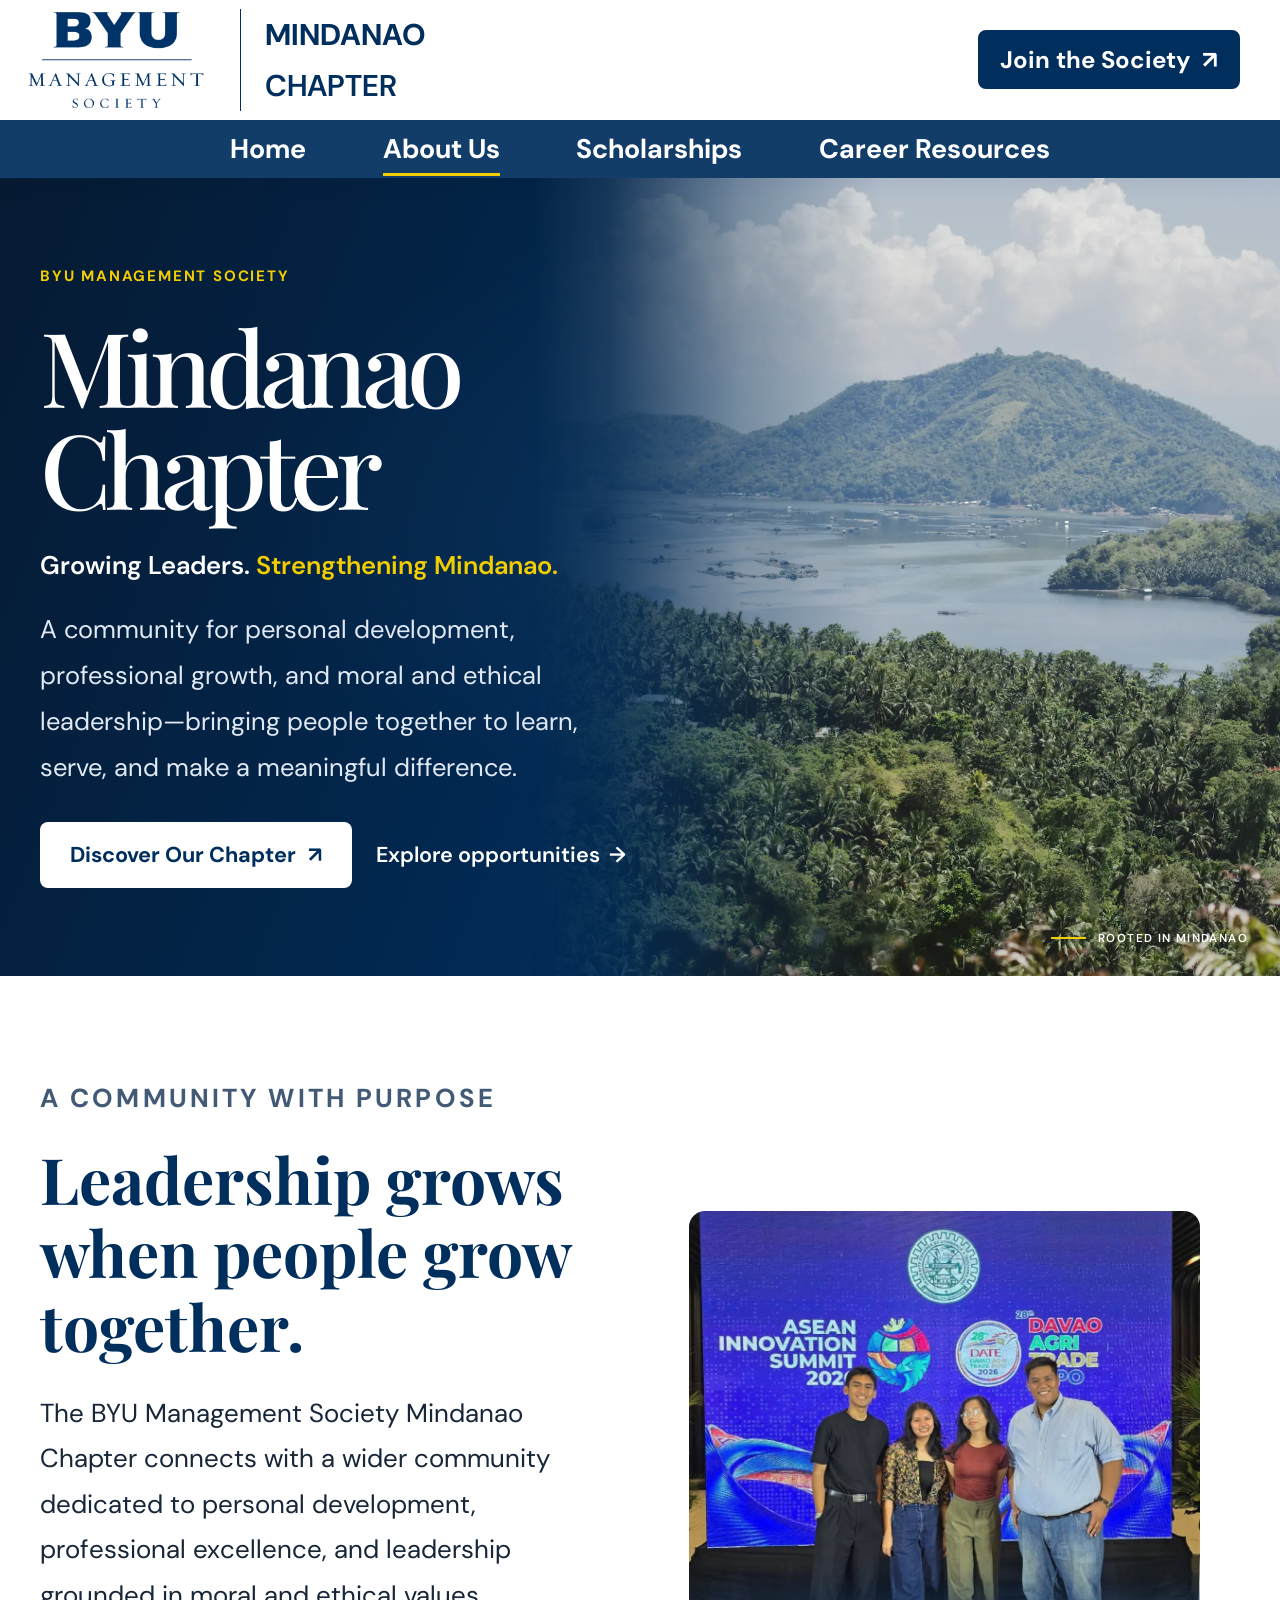
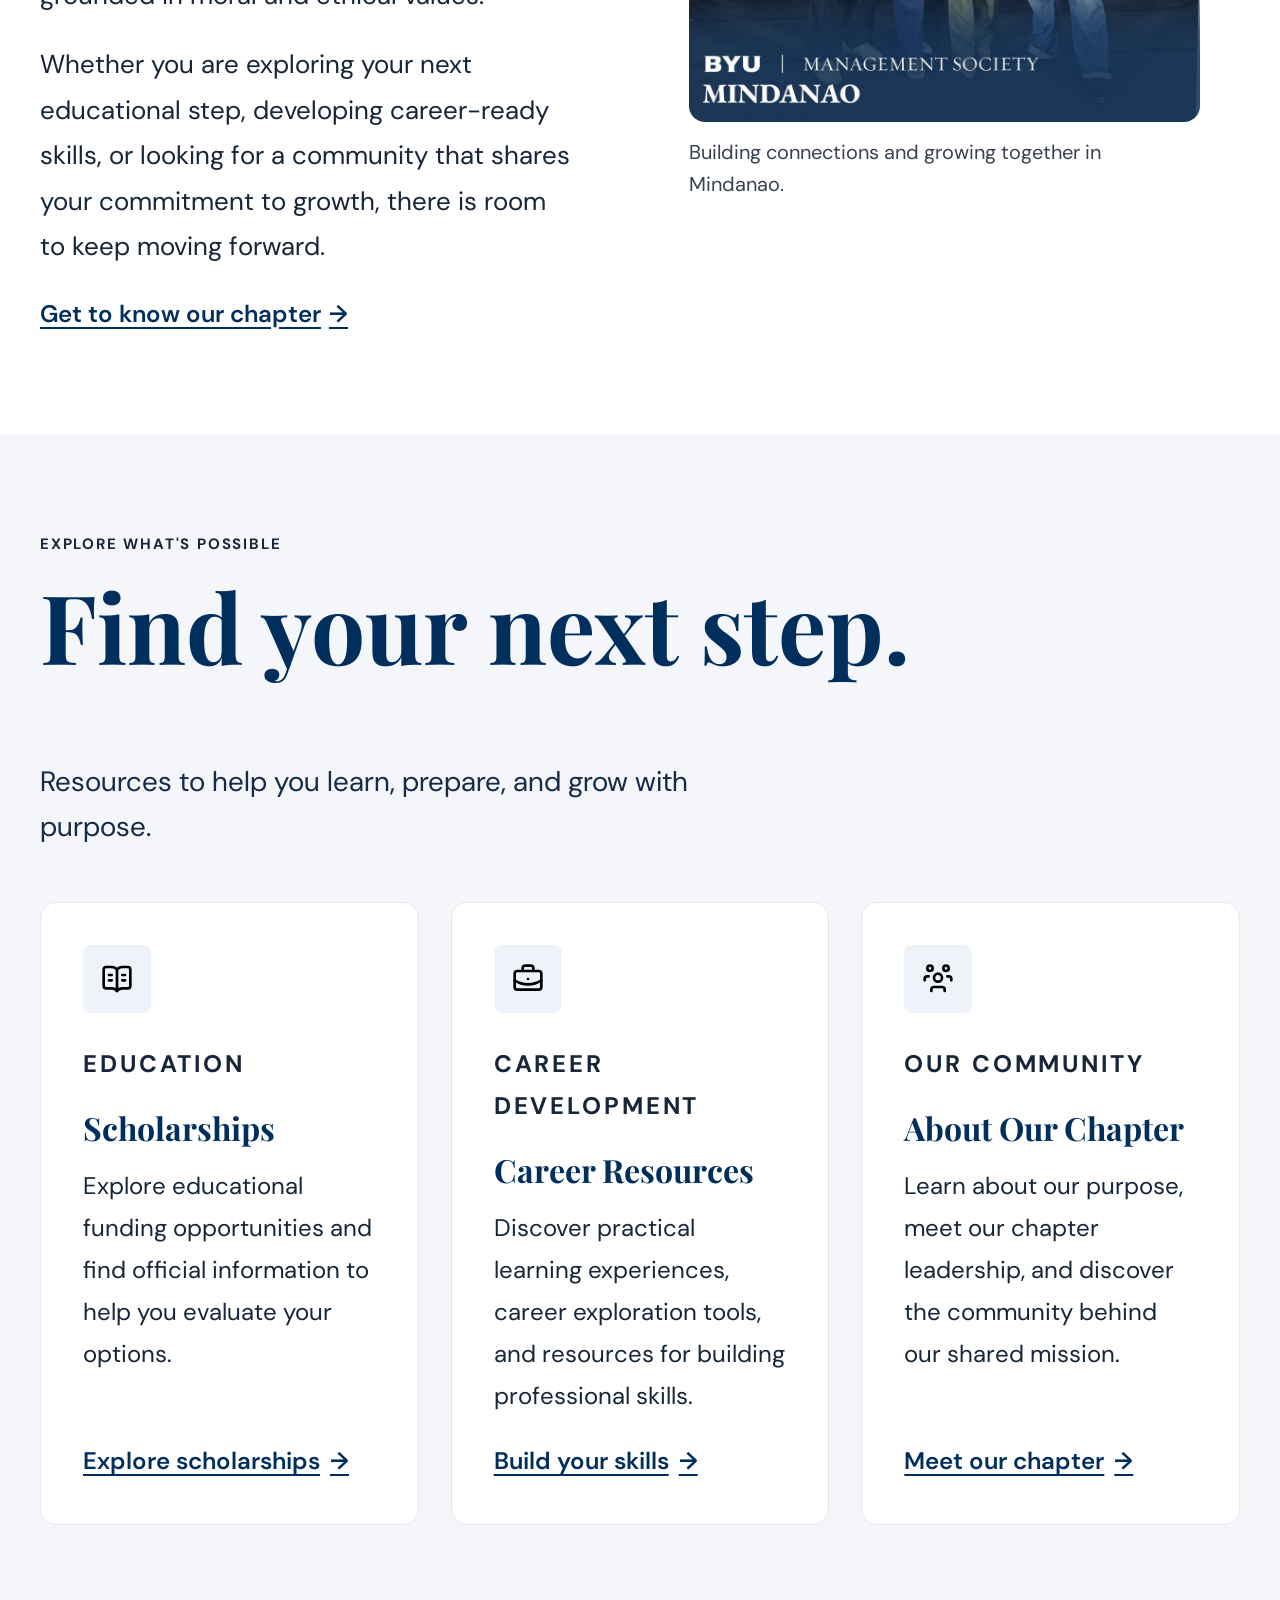
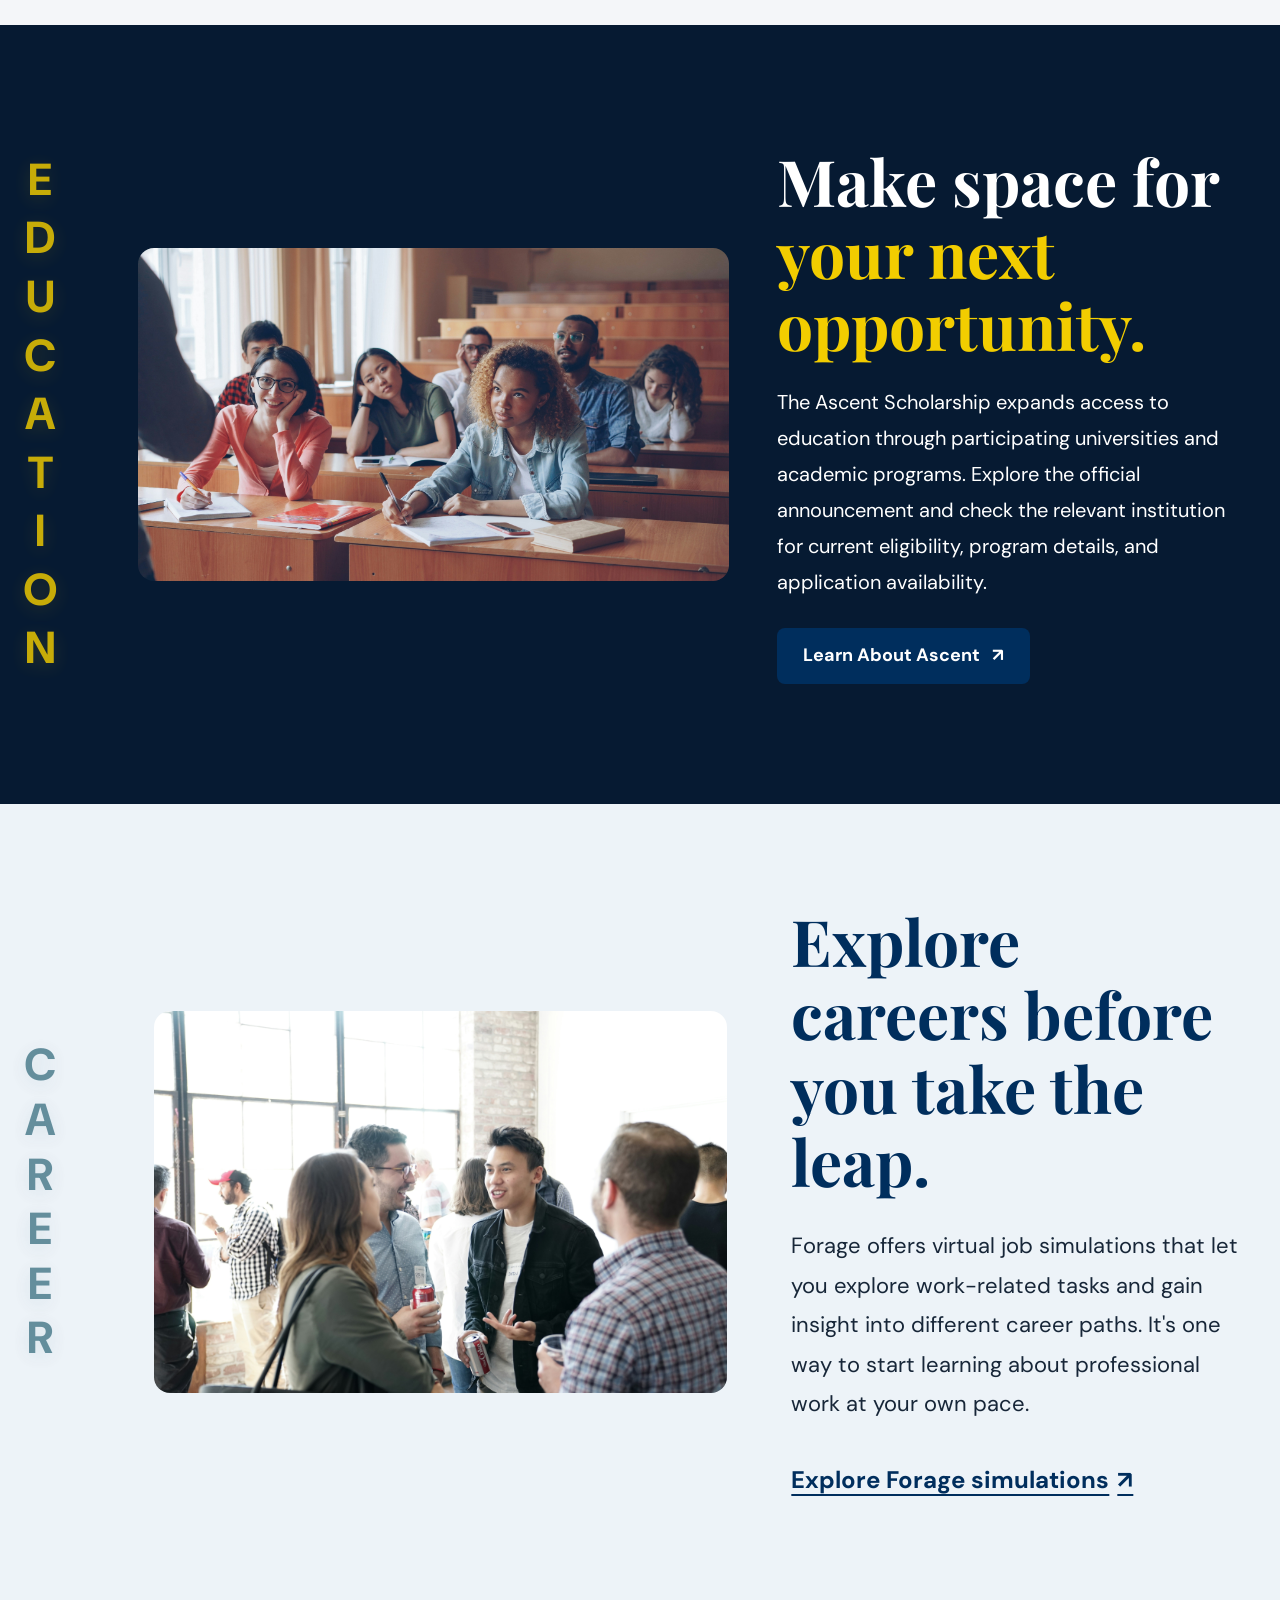
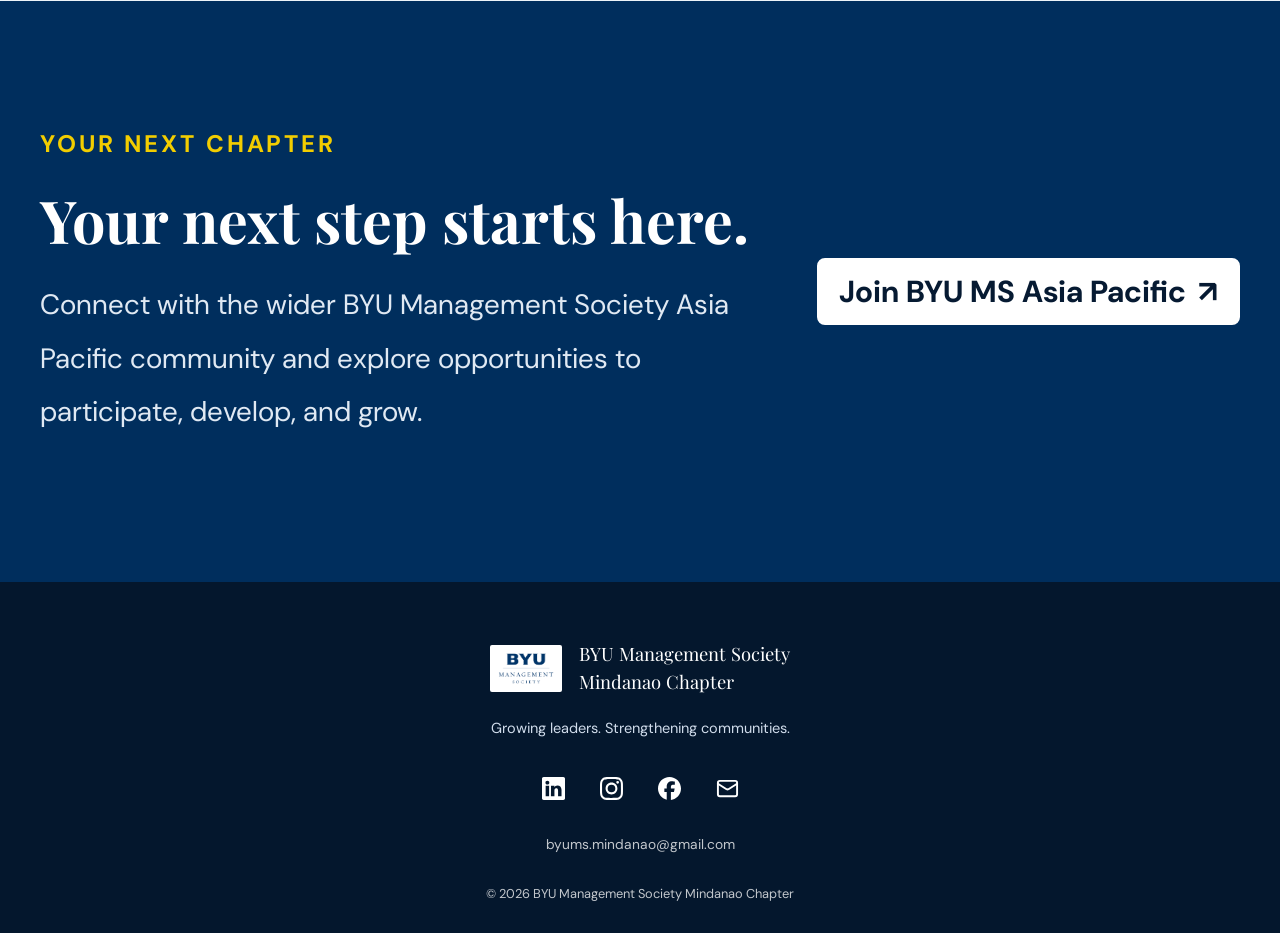
==== commit 000add58: "Update About Us page responsive nav" ====
--- a/index.html
+++ b/index.html
@@ -62,11 +62,11 @@
         <div class="navigation-bar">
             <div class="container">
                 <nav class="main-nav" aria-label="Main navigation">
-                    <a href="index.html" aria-current="page">Home</a>
-                    <a href="about.html">About Us</a>
-                    <a href="scholarships.html">Scholarships</a>
-                    <a href="resources.html">Career Resources</a>
-                </nav>
+                   <a href="index.html">Home</a>
+                   <a href="about.html" aria-current="page">About Us</a>
+                   <a href="scholarships.html">Scholarships</a>
+                   <a href="resources.html">Career Resources</a>
+                   </nav>
             </div>
         </div>
 
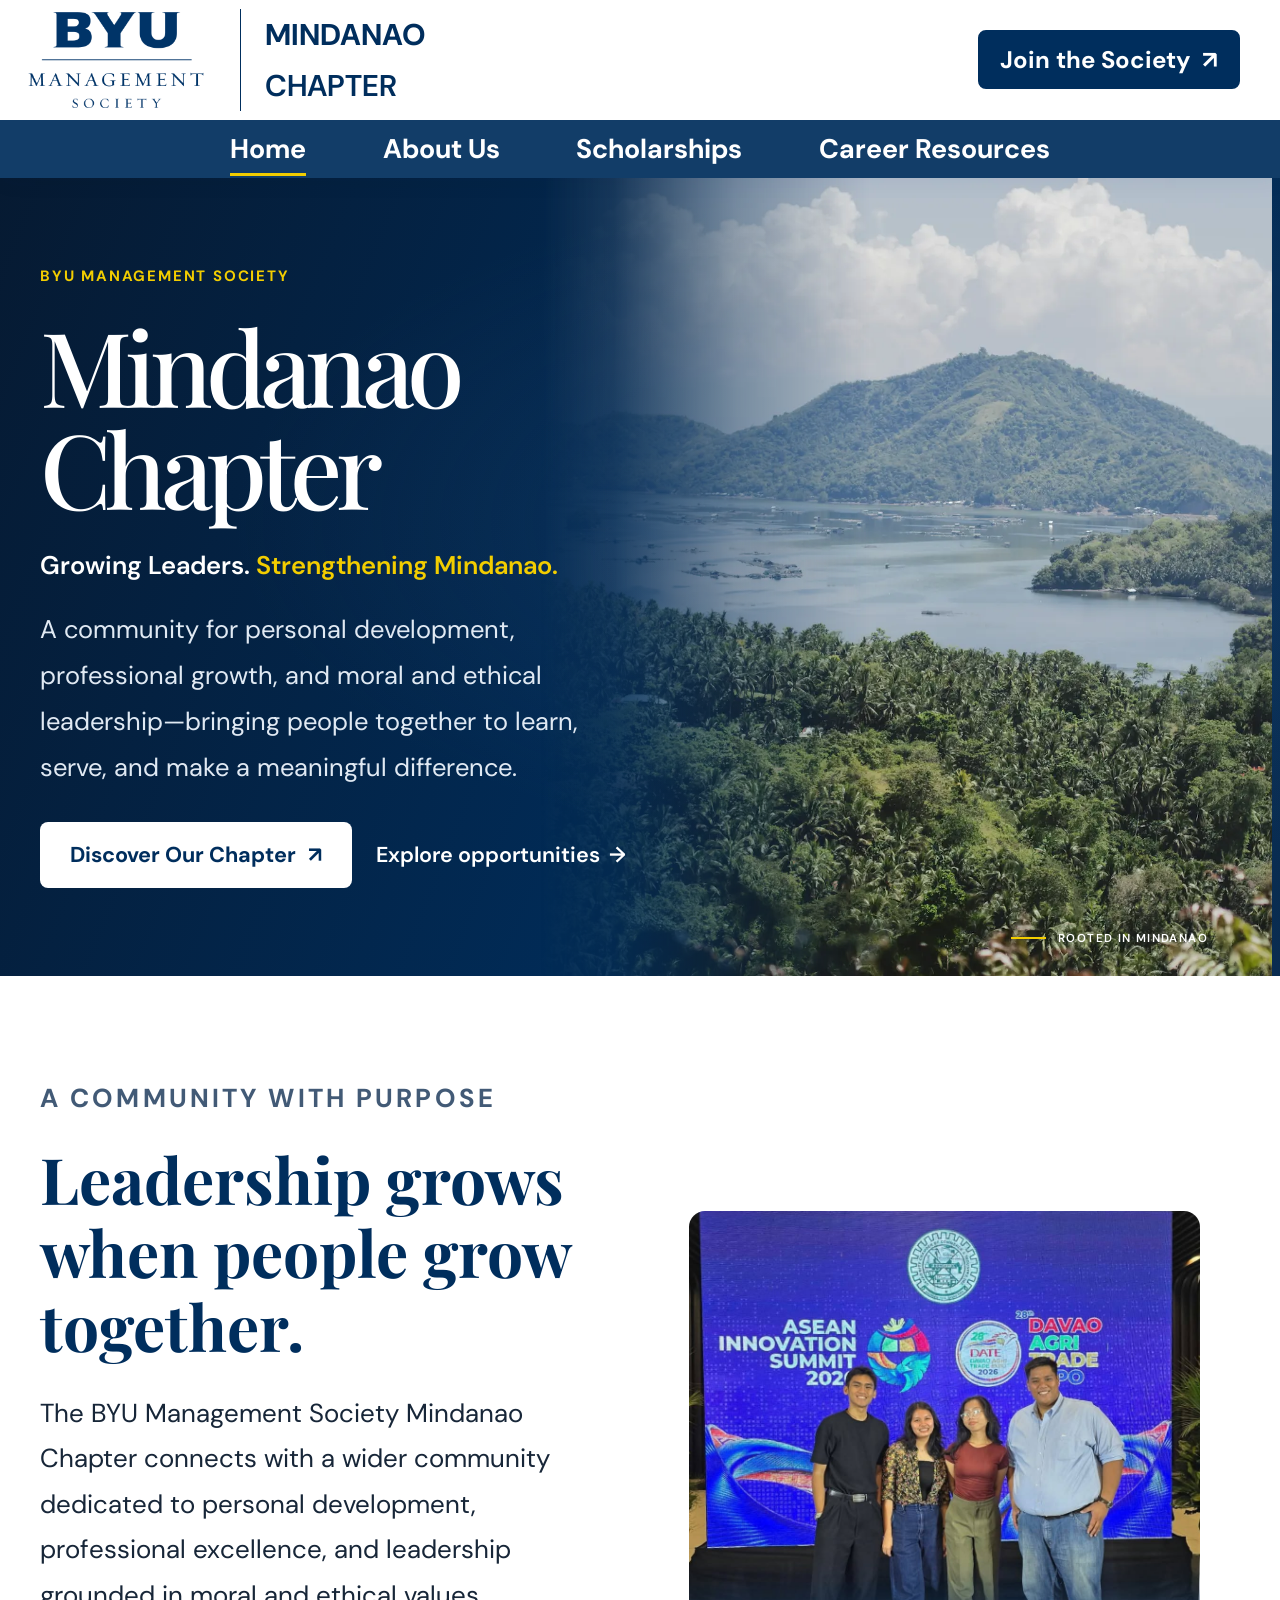
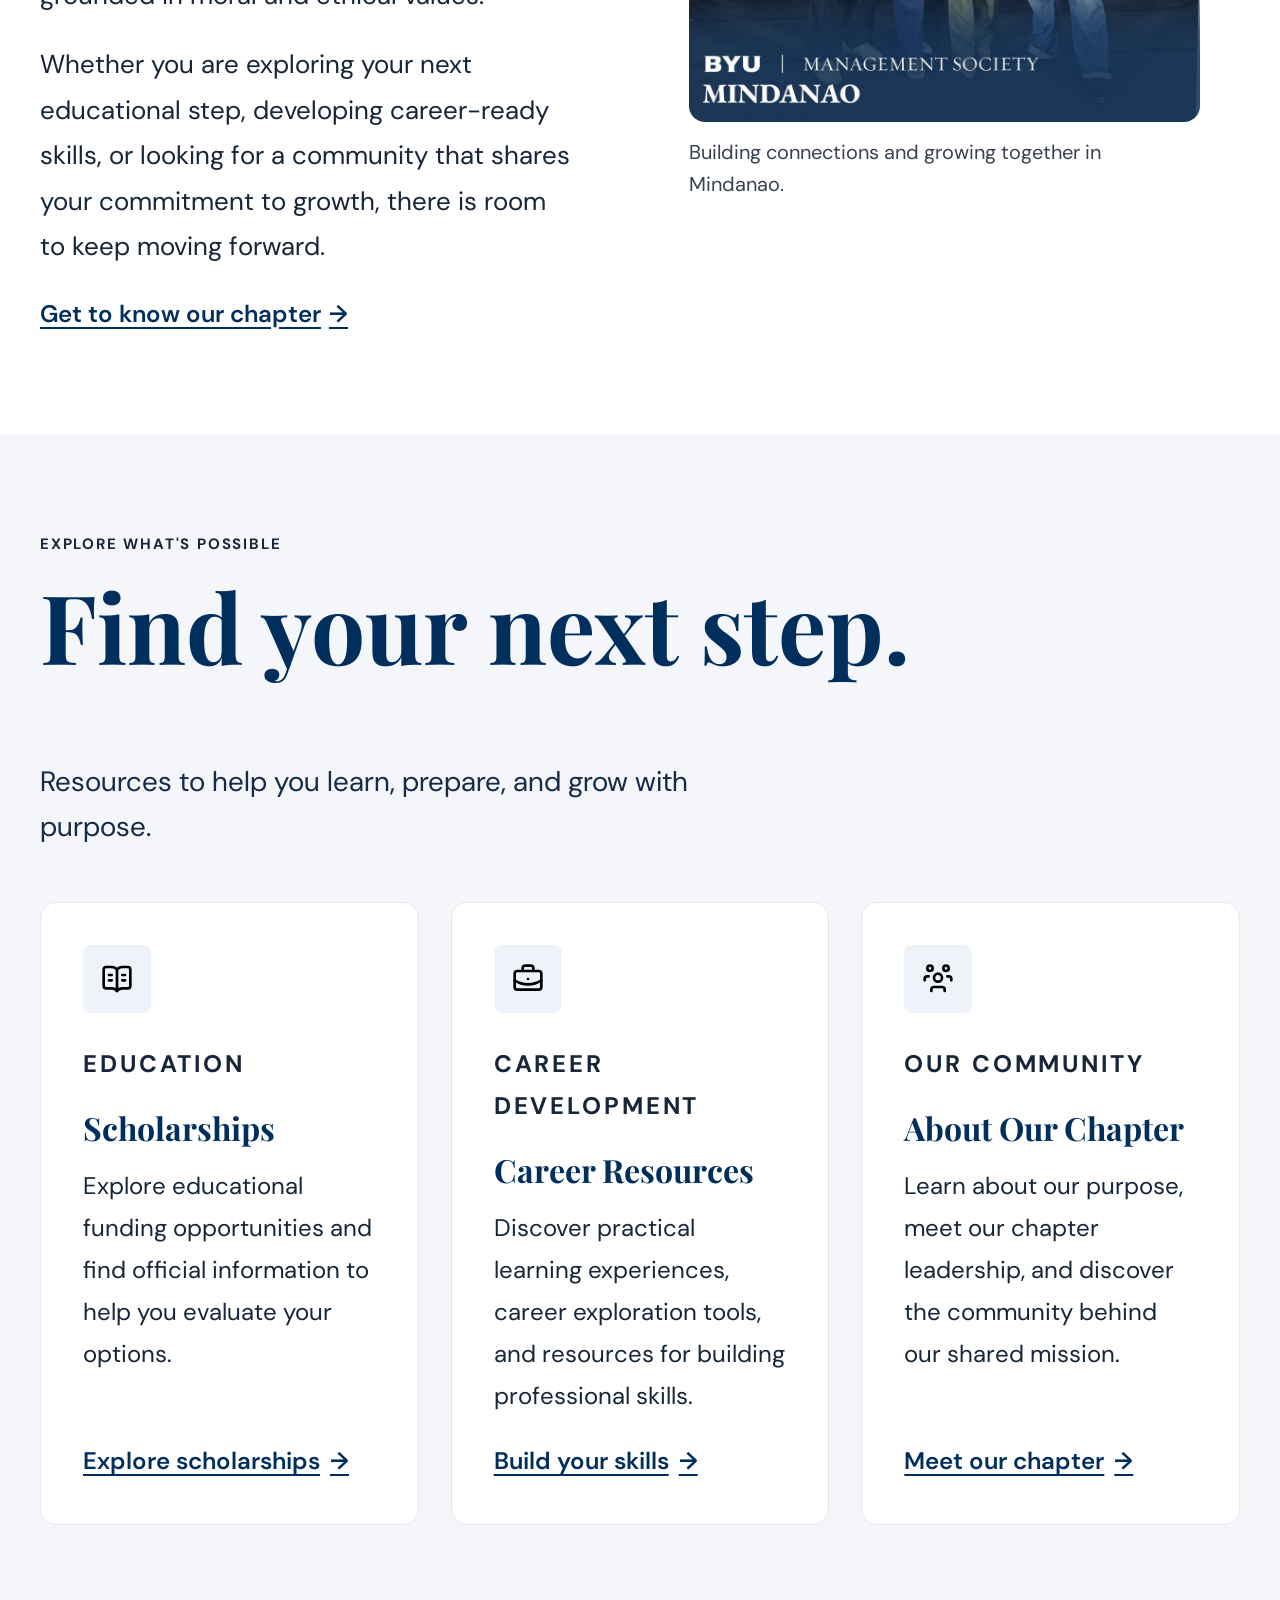
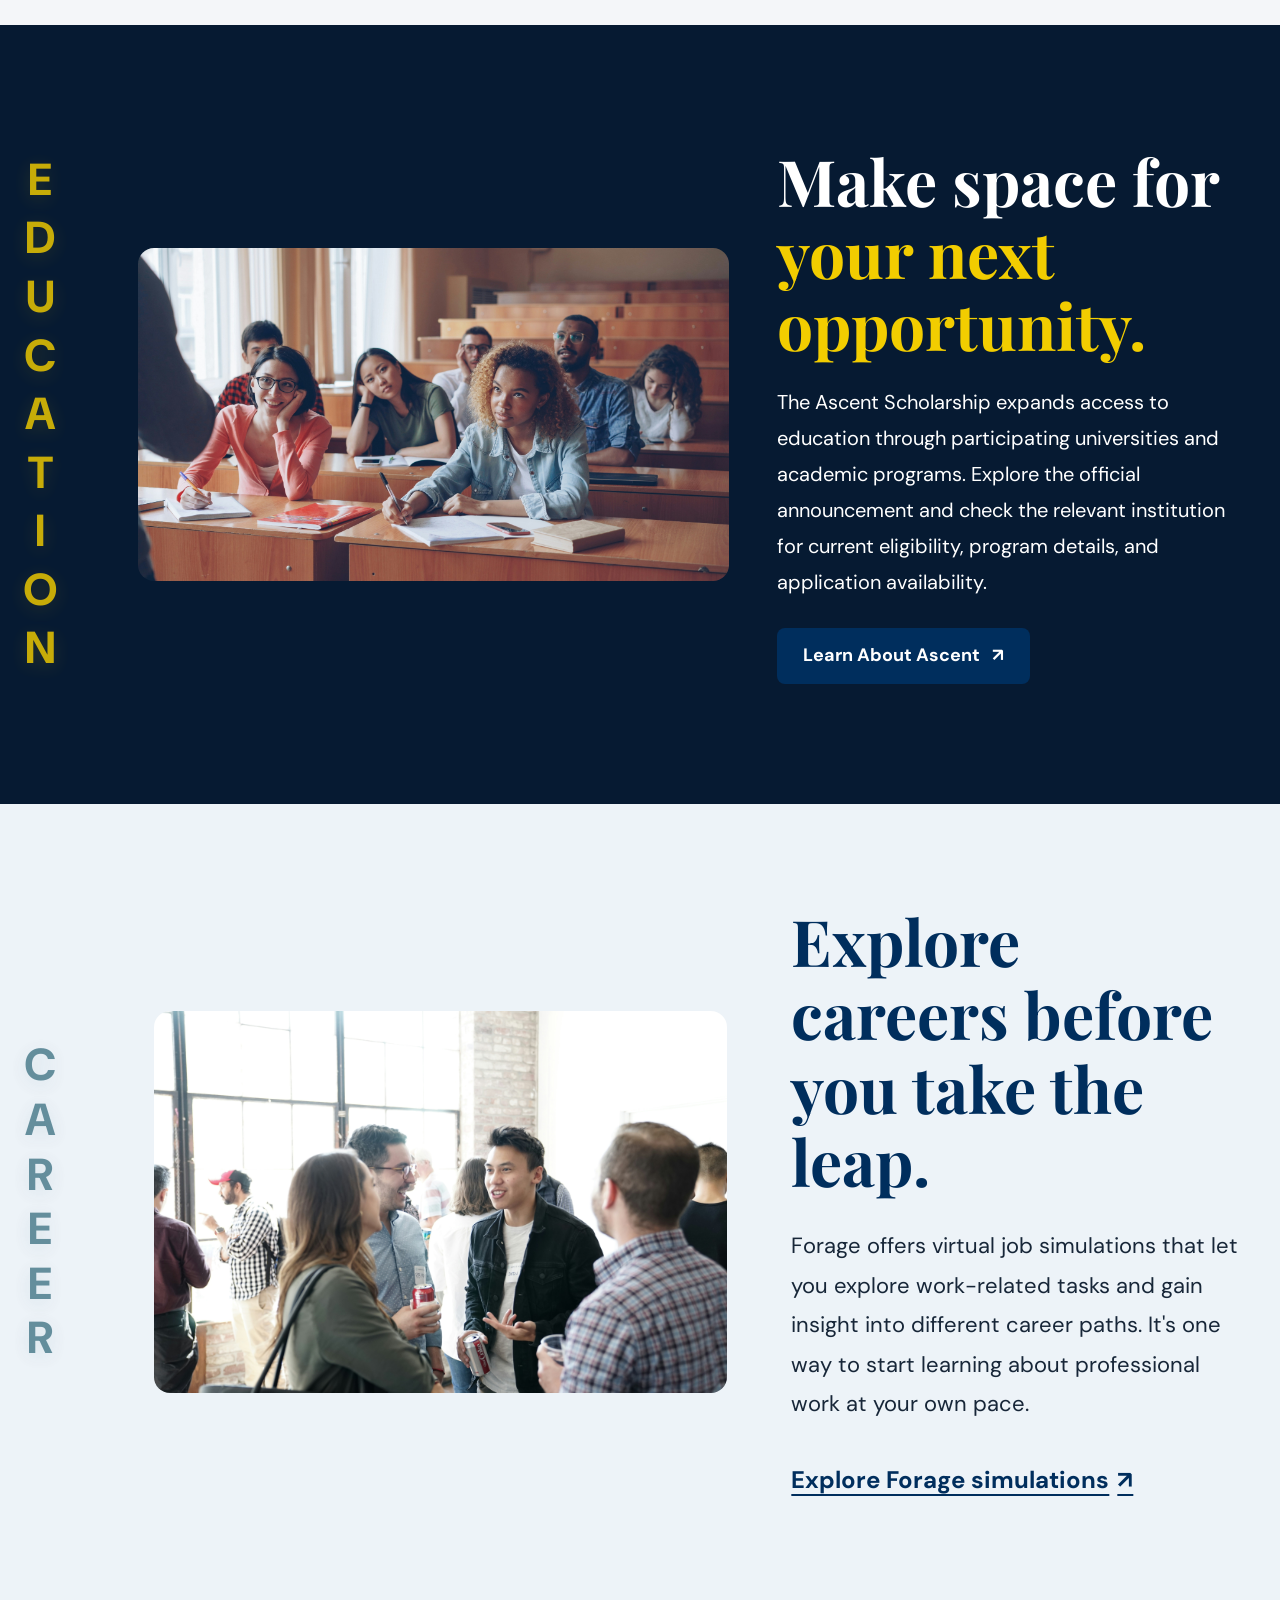
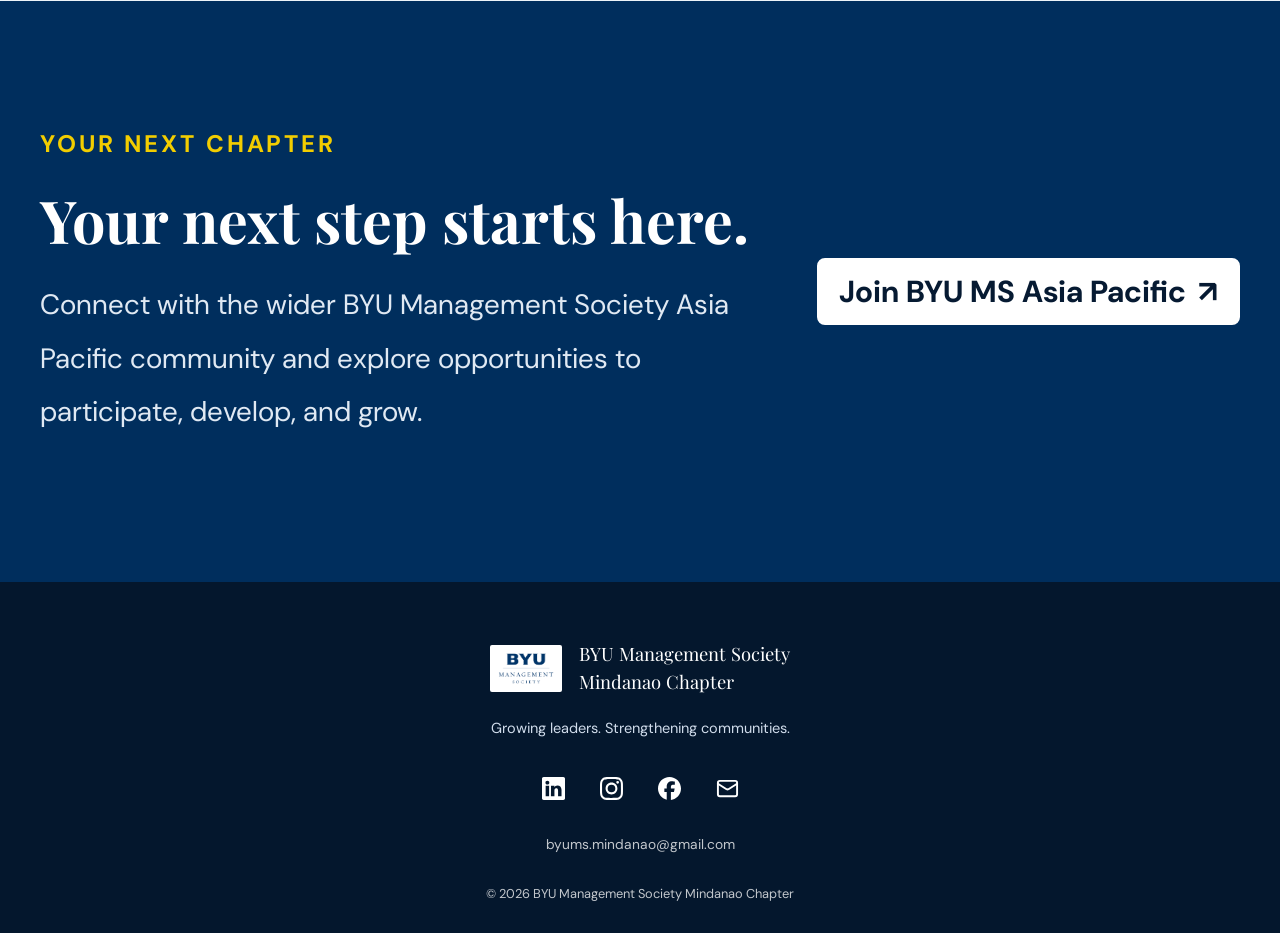
==== commit 41e22e8c: "Updated officer section | About Us page" ====
--- a/index.html
+++ b/index.html
@@ -1,485 +1,471 @@
-
 <!DOCTYPE html>
 <html lang="en">
 <head>
-    <meta charset="UTF-8">
-    <meta name="viewport" content="width=device-width, initial-scale=1.0">
-
-    <meta
-        name="description"
-        content="Discover the BYU Management Society Mindanao Chapter, explore educational opportunities and career resources, and connect with a community committed to purposeful leadership."
-    >
-
-    <meta name="theme-color" content="#002E5D">
-
-    <title>Mindanao Chapter | BYU Management Society</title>
-
-    <link rel="preconnect" href="https://fonts.googleapis.com">
-    <link rel="preconnect" href="https://fonts.gstatic.com" crossorigin>
-    <link
-        href="https://fonts.googleapis.com/css2?family=DM+Sans:wght@400;500;600;700&family=Playfair+Display:wght@400;500;600;700&display=swap"
-        rel="stylesheet"
-    >
-
-    <link rel="stylesheet" href="css/style.css">
-    <script src="js/main.js" defer></script>
+  <meta charset="UTF-8">
+  <meta name="viewport" content="width=device-width, initial-scale=1.0">
+
+  <meta
+    name="description"
+    content="Discover the BYU Management Society Mindanao Chapter, explore educational opportunities and career resources, and connect with a community committed to purposeful leadership."
+  >
+
+  <meta name="theme-color" content="#002E5D">
+
+  <title>Mindanao Chapter | BYU Management Society</title>
+
+  <link rel="preconnect" href="https://fonts.googleapis.com">
+  <link rel="preconnect" href="https://fonts.gstatic.com" crossorigin>
+  <link
+    href="https://fonts.googleapis.com/css2?family=DM+Sans:wght@400;500;600;700&family=Playfair+Display:wght@400;500;600;700&display=swap"
+    rel="stylesheet"
+  >
+
+  <link rel="stylesheet" href="css/style.css">
+  <script src="js/main.js" defer></script>
 </head>
 
 <body>
-    <header class="site-header">
-
-        <!-- BRAND ROW -->
-        <div class="nav-container">
-            <div class="brand-row">
-
-                <a class="brand" href="index.html" aria-label="Mindanao Chapter home">
-                    <img
-                        src="assets/management-society-blue-vertical.png"
-                        alt="BYU Management Society"
-                        width="132"
-                    >
-                </a>
-
-                <div class="chapter-identity" aria-label="Mindanao Chapter">
-                    <span class="chapter-name">MINDANAO</span>
-                    <span class="chapter-label">CHAPTER</span>
-                </div>
-
-                <a
-                    class="button button-primary join-button"
-                    href="https://byumsasiapacific.com/join/"
-                    target="_blank"
-                    rel="noopener noreferrer"
-                >
-                    Join the Society
-                    <span class="button-arrow" aria-hidden="true">↗</span>
-                </a>
-
+  <header class="site-header">
+
+    <!-- BRAND ROW -->
+    <div class="nav-container">
+      <div class="brand-row">
+
+        <a class="brand" href="index.html" aria-label="Mindanao Chapter home">
+          <img
+            src="assets/management-society-blue-vertical.png"
+            alt="BYU Management Society"
+            width="132"
+          >
+        </a>
+
+        <div class="chapter-identity" aria-label="Mindanao Chapter">
+          <span class="chapter-name">MINDANAO</span>
+          <span class="chapter-label">CHAPTER</span>
+        </div>
+
+        <a
+          class="button button-primary join-button"
+          href="https://byumsasiapacific.com/join/"
+          target="_blank"
+          rel="noopener noreferrer"
+        >
+          Join the Society
+          <span class="button-arrow" aria-hidden="true">↗</span>
+        </a>
+
+      </div>
+    </div>
+
+    <!-- NAVIGATION ROW -->
+    <div class="navigation-bar">
+      <div class="container">
+        <nav class="main-nav" aria-label="Main navigation">
+          <a href="index.html" aria-current="page">Home</a>
+          <a href="about.html">About Us</a>
+          <a href="scholarships.html">Scholarships</a>
+          <a href="resources.html">Career Resources</a>
+        </nav>
+      </div>
+    </div>
+
+  </header>
+
+  <main id="main-content">
+    <!-- HERO -->
+    <section class="hero">
+      <div class="container hero-layout">
+        <div class="hero-content">
+          <p class="eyebrow hero-eyebrow">
+            BYU MANAGEMENT SOCIETY
+          </p>
+
+          <h1>
+            <span>Mindanao</span>
+            <span>Chapter</span>
+          </h1>
+
+          
+          <p class="hero-tagline">
+            Growing Leaders. <span>Strengthening Mindanao.</span>
+          </p>
+
+
+          <p class="hero-description">
+            A community for personal development, professional growth,
+            and moral and ethical leadership—bringing people together
+            to learn, serve, and make a meaningful difference.
+          </p>
+
+          <div class="hero-actions">
+            <a class="button button-light" href="about.html">
+              Discover Our Chapter
+              <span class="button-arrow" aria-hidden="true">↗</span>
+            </a>
+
+            <a class="hero-text-link" href="scholarships.html">
+              Explore opportunities
+              <span aria-hidden="true">→</span>
+            </a>
+          </div>
+        </div>
+
+        <div class="hero-visual" aria-hidden="true">
+          <img
+            src="assets/home-hero-mindanao.webp"
+            alt=""
+            fetchpriority="high"
+          >
+        </div>
+
+        <div class="hero-location" aria-hidden="true">
+          <span class="location-line"></span>
+          <span>Rooted in Mindanao</span>
+        </div>
+      </div>
+    </section>
+
+    <!-- CHAPTER INTRODUCTION -->
+    <section class="intro section">
+      <div class="container intro-layout">
+        <div class="intro-copy">
+          <p class="eyebrow">A COMMUNITY WITH PURPOSE</p>
+
+          <h2>
+            Leadership grows when
+            <span>people grow together.</span>
+          </h2>
+
+          <p>
+            The BYU Management Society Mindanao Chapter connects with a
+            wider community dedicated to personal development,
+            professional excellence, and leadership grounded in moral
+            and ethical values.
+          </p>
+
+          <p>
+            Whether you are exploring your next educational step,
+            developing career-ready skills, or looking for a community
+            that shares your commitment to growth, there is room to
+            keep moving forward.
+          </p>
+
+          <a class="text-link" href="about.html">
+            Get to know our chapter
+            <span aria-hidden="true">→</span>
+          </a>
+        </div>
+
+        <figure class="intro-photo">
+          <img
+            src="assets/mindanao-chapter-photo.jpg"
+            alt="BYU Management Society Mindanao Chapter community"
+            loading="lazy"
+          >
+          <figcaption>
+            Building connections and growing together in Mindanao.
+          </figcaption>
+        </figure>
+      </div>
+    </section>
+
+    <!-- MAIN DESTINATIONS -->
+    <section class="featured section">
+      <div class="container">
+        <div class="section-heading">
+          <div>
+            <p class="eyebrow">EXPLORE WHAT'S POSSIBLE</p>
+            <h2>Find your next step.</h2>
+          </div>
+
+          <p class="section-heading-description">
+            Resources to help you learn, prepare, and grow with purpose.
+          </p>
+        </div>
+
+        <div class="feature-grid">
+          <article class="feature-card">
+            <div class="card-icon">
+              <img
+                src="assets/icons/book-open-text.svg"
+                alt=""
+                width="32"
+                height="32"
+                loading="lazy"
+              >
             </div>
-        </div>
-
-        <!-- NAVIGATION ROW -->
-        <div class="navigation-bar">
-            <div class="container">
-                <nav class="main-nav" aria-label="Main navigation">
-                   <a href="index.html">Home</a>
-                   <a href="about.html" aria-current="page">About Us</a>
-                   <a href="scholarships.html">Scholarships</a>
-                   <a href="resources.html">Career Resources</a>
-                   </nav>
+
+            <p class="card-kicker">EDUCATION</p>
+            <h3>Scholarships</h3>
+
+            <p>
+              Explore educational funding opportunities and find
+              official information to help you evaluate your options.
+            </p>
+
+            <a class="text-link" href="scholarships.html">
+              Explore scholarships
+              <span aria-hidden="true">→</span>
+            </a>
+          </article>
+
+          <article class="feature-card">
+            <div class="card-icon">
+              <img
+                src="assets/icons/briefcase-business.svg"
+                alt=""
+                width="32"
+                height="32"
+                loading="lazy"
+              >
             </div>
-        </div>
-
-    </header>
-
-    <main id="main-content">
-
-        <!-- HERO -->
-        <section class="hero">
-
-            <div class="container hero-layout">
-                <div class="hero-content">
-
-                    <p class="eyebrow hero-eyebrow">
-                        BYU MANAGEMENT SOCIETY
-                    </p>
-
-                    <h1>
-                        <span>Mindanao</span>
-                        <span>Chapter</span>
-                    </h1>
-
-                    <p class="hero-tagline">
-                        Growing Leaders. <span>Strengthening Mindanao.</span>
-                    </p>
-
-                    <p class="hero-description">
-                        A community for personal development, professional growth,
-                        and moral and ethical leadership—bringing people together
-                        to learn, serve, and make a meaningful difference.
-                    </p>
-
-                    <div class="hero-actions">
-                        <a class="button button-light" href="about.html">
-                            Discover Our Chapter
-                            <span class="button-arrow" aria-hidden="true">↗</span>
-                        </a>
-
-                        <a class="hero-text-link" href="scholarships.html">
-                            Explore opportunities
-                            <span aria-hidden="true">→</span>
-                        </a>
-                    </div>
-
-                </div>
+
+            <p class="card-kicker">CAREER DEVELOPMENT</p>
+            <h3>Career Resources</h3>
+
+            <p>
+              Discover practical learning experiences, career
+              exploration tools, and resources for building
+              professional skills.
+            </p>
+
+            <a class="text-link" href="resources.html">
+              Build your skills
+              <span aria-hidden="true">→</span>
+            </a>
+          </article>
+
+          <article class="feature-card">
+            <div class="card-icon">
+              <img
+                src="assets/icons/user-group.svg"
+                alt=""
+                width="32"
+                height="32"
+                loading="lazy"
+              >
             </div>
 
-            <!-- HERO IMAGE: OUTSIDE THE CONTAINER -->
-            <div class="hero-visual" aria-hidden="true">
-                <img
-                    src="assets/home-hero-mindanao.webp"
-                    alt=""
-                    fetchpriority="high"
-                >
-            </div>
-
-            <!-- HERO LOCATION -->
-            <div class="hero-location" aria-hidden="true">
-                <span class="location-line"></span>
-                <span>Rooted in Mindanao</span>
-            </div>
-
-        </section>
-
-        <!-- CHAPTER INTRODUCTION -->
-        <section class="intro section">
-            <div class="container intro-layout">
-
-                <div class="intro-copy">
-                    <p class="eyebrow">A COMMUNITY WITH PURPOSE</p>
-
-                    <h2>
-                        Leadership grows when
-                        <span>people grow together.</span>
-                    </h2>
-
-                    <p>
-                        The BYU Management Society Mindanao Chapter connects with a
-                        wider community dedicated to personal development,
-                        professional excellence, and leadership grounded in moral
-                        and ethical values.
-                    </p>
-
-                    <p>
-                        Whether you are exploring your next educational step,
-                        developing career-ready skills, or looking for a community
-                        that shares your commitment to growth, there is room to
-                        keep moving forward.
-                    </p>
-
-                    <a class="text-link" href="about.html">
-                        Get to know our chapter
-                        <span aria-hidden="true">→</span>
-                    </a>
-                </div>
-
-                <figure class="intro-photo">
-                    <img
-                        src="assets/mindanao-chapter-photo.jpg"
-                        alt="BYU Management Society Mindanao Chapter community"
-                        loading="lazy"
-                    >
-                    <figcaption>
-                        Building connections and growing together in Mindanao.
-                    </figcaption>
-                </figure>
-
-            </div>
-        </section>
-
-        <!-- MAIN DESTINATIONS -->
-        <section class="featured section">
-            <div class="container">
-
-                <div class="section-heading">
-                    <div>
-                        <p class="eyebrow">EXPLORE WHAT'S POSSIBLE</p>
-                        <h2>Find your next step.</h2>
-                    </div>
-
-                    <p class="section-heading-description">
-                        Resources to help you learn, prepare, and grow with purpose.
-                    </p>
-                </div>
-
-                <div class="feature-grid">
-
-                    <article class="feature-card">
-                        <div class="card-icon">
-                            <img
-                                src="assets/icons/book-open-text.svg"
-                                alt=""
-                                width="32"
-                                height="32"
-                                loading="lazy"
-                            >
-                        </div>
-
-                        <p class="card-kicker">EDUCATION</p>
-                        <h3>Scholarships</h3>
-
-                        <p>
-                            Explore educational funding opportunities and find
-                            official information to help you evaluate your options.
-                        </p>
-
-                        <a class="text-link" href="scholarships.html">
-                            Explore scholarships
-                            <span aria-hidden="true">→</span>
-                        </a>
-                    </article>
-
-                    <article class="feature-card">
-                        <div class="card-icon">
-                            <img
-                                src="assets/icons/briefcase-business.svg"
-                                alt=""
-                                width="32"
-                                height="32"
-                                loading="lazy"
-                            >
-                        </div>
-
-                        <p class="card-kicker">CAREER DEVELOPMENT</p>
-                        <h3>Career Resources</h3>
-
-                        <p>
-                            Discover practical learning experiences, career
-                            exploration tools, and resources for building
-                            professional skills.
-                        </p>
-
-                        <a class="text-link" href="resources.html">
-                            Build your skills
-                            <span aria-hidden="true">→</span>
-                        </a>
-                    </article>
-
-                    <article class="feature-card">
-                        <div class="card-icon">
-                            <img
-                                src="assets/icons/user-group.svg"
-                                alt=""
-                                width="32"
-                                height="32"
-                                loading="lazy"
-                            >
-                        </div>
-
-                        <p class="card-kicker">OUR COMMUNITY</p>
-                        <h3>About Our Chapter</h3>
-
-                        <p>
-                            Learn about our purpose, meet our chapter leadership,
-                            and discover the community behind our shared mission.
-                        </p>
-
-                        <a class="text-link" href="about.html">
-                            Meet our chapter
-                            <span aria-hidden="true">→</span>
-                        </a>
-                    </article>
-
-                </div>
-            </div>
-        </section>
-
-        <!-- EDUCATION SECTION -->
-        <section class="education-section section">
-            <div class="container education-layout">
-
-                <div class="education-marker" aria-hidden="true">
-                    <span>E</span>
-                    <span>D</span>
-                    <span>U</span>
-                    <span>C</span>
-                    <span>A</span>
-                    <span>T</span>
-                    <span>I</span>
-                    <span>O</span>
-                    <span>N</span>
-                </div>
-
-                <div class="education-image">
-                    <img
-                        src="assets/education.jpg"
-                        alt="Education and learning"
-                        loading="lazy"
-                    >
-                </div>
-
-                <div class="education-copy">
-
-                    <h2>
-                        Make space for
-                        <span>your next opportunity.</span>
-                    </h2>
-
-                    <p>
-                        The Ascent Scholarship expands access to education through
-                        participating universities and academic programs. Explore
-                        the official announcement and check the relevant institution
-                        for current eligibility, program details, and application
-                        availability.
-                    </p>
-
-                    <a
-                        class="button button-primary"
-                        href="https://news-ph.churchofjesuschrist.org/article/ascent-scholarship-expands-access-through-five-universities-and-dozens-of-programs"
-                        target="_blank"
-                        rel="noopener noreferrer"
-                    >
-                        Learn About Ascent
-                        <span class="button-arrow" aria-hidden="true">↗</span>
-                    </a>
-
-                </div>
-            </div>
-        </section>
-
-        <!-- CAREER SECTION -->
-        <section class="career-spotlight section">
-            <div class="container career-layout">
-
-                <div class="career-marker" aria-hidden="true">
-                    <span>C</span>
-                    <span>A</span>
-                    <span>R</span>
-                    <span>E</span>
-                    <span>E</span>
-                    <span>R</span>
-                </div>
-
-                <div class="career-image">
-                    <img
-                        src="assets/professional networking.jpg"
-                        alt="Professional networking and career development"
-                        loading="lazy"
-                    >
-                </div>
-
-                <div class="career-copy">
-                    <h2>
-                        Explore careers
-                        <span>before you take the leap.</span>
-                    </h2>
-
-                    <p>
-                        Forage offers virtual job simulations that let you explore
-                        work-related tasks and gain insight into different career
-                        paths. It's one way to start learning about professional
-                        work at your own pace.
-                    </p>
-
-                    <a
-                        class="text-link"
-                        href="https://www.theforage.com/simulations"
-                        target="_blank"
-                        rel="noopener noreferrer"
-                    >
-                        Explore Forage simulations
-                        <span aria-hidden="true">↗</span>
-                    </a>
-                </div>
-
-            </div>
-        </section>
-
-        <!-- JOIN -->
-        <section class="join-section">
-            <div class="container join-layout">
-
-                <div class="join-copy">
-                    <p class="eyebrow">YOUR NEXT CHAPTER</p>
-
-                    <h2>Your next step starts here.</h2>
-
-                    <p>
-                        Connect with the wider BYU Management Society Asia Pacific
-                        community and explore opportunities to participate,
-                        develop, and grow.
-                    </p>
-                </div>
-
-                <a
-                    class="button button-light join-button"
-                    href="https://byumsasiapacific.com/join/"
-                    target="_blank"
-                    rel="noopener noreferrer"
-                >
-                    Join BYU MS Asia Pacific
-                    <span class="button-arrow" aria-hidden="true">↗</span>
-                </a>
-
-            </div>
-        </section>
-
-    </main>
-
-    <!-- FOOTER -->
-    <footer class="site-footer">
-        <div class="container footer-content">
-
-            <a class="footer-brand" href="index.html">
-                <img
-                    src="assets/management-society-blue-vertical.png"
-                    alt=""
-                    width="100"
-                    loading="lazy"
-                >
-                <span>BYU Management Society<br>Mindanao Chapter</span>
+            <p class="card-kicker">OUR COMMUNITY</p>
+            <h3>About Our Chapter</h3>
+
+            <p>
+              Learn about our purpose, meet our chapter leadership,
+              and discover the community behind our shared mission.
+            </p>
+
+            <a class="text-link" href="about.html">
+              Meet our chapter
+              <span aria-hidden="true">→</span>
             </a>
-
-            <p class="footer-message">
-                Growing leaders. Strengthening communities.
-            </p>
-
-            <div class="social-links" aria-label="Social media and contact">
-
-                <a
-                    href="https://www.linkedin.com/company/mindanao-chapter-byu-management-society/"
-                    target="_blank"
-                    rel="noopener noreferrer"
-                    aria-label="LinkedIn"
-                    title="LinkedIn"
-                >
-                    <img src="assets/icons/linkedin.svg" alt="" width="24" height="24">
-                </a>
-
-                <a
-                    href="https://www.instagram.com/byums.mindanao/"
-                    target="_blank"
-                    rel="noopener noreferrer"
-                    aria-label="Instagram"
-                    title="Instagram"
-                >
-                    <img src="assets/icons/instagram.svg" alt="" width="24" height="24">
-                </a>
-
-                <a
-                    href="https://www.facebook.com/profile.php?id=61593278332912"
-                    target="_blank"
-                    rel="noopener noreferrer"
-                    aria-label="Facebook"
-                    title="Facebook"
-                >
-                    <img src="assets/icons/facebook.svg" alt="" width="24" height="24">
-                </a>
-
-                <a
-                    href="mailto:byums.mindanao@gmail.com"
-                    aria-label="Email the Mindanao Chapter"
-                    title="Email"
-                >
-                    <img src="assets/icons/mail.svg" alt="" width="24" height="24">
-                </a>
-
-            </div>
-
-            <p class="footer-email">
-                <a href="mailto:byums.mindanao@gmail.com">
-                    byums.mindanao@gmail.com
-                </a>
-            </p>
-
-            <p class="copyright">
-                © <span id="current-year"></span>
-                BYU Management Society Mindanao Chapter
-            </p>
-
-            <!-- I deleted the unnecessary footer here -->
-
-        </div>
-    </footer>
+          </article>
+        </div>
+      </div>
+    </section>
+
+    
+
+
+<!-- EDUCATION SECTION -->
+<section class="education-section section">
+  <div class="container education-layout">
+
+    <div class="education-marker" aria-hidden="true">
+      <span>E</span>
+      <span>D</span>
+      <span>U</span>
+      <span>C</span>
+      <span>A</span>
+      <span>T</span>
+      <span>I</span>
+      <span>O</span>
+      <span>N</span>
+    </div>
+
+    <div class="education-image">
+      <img
+        src="assets/education.jpg"
+        alt="Education and learning"
+        loading="lazy"
+      >
+    </div>
+
+    <div class="education-copy">
+
+
+      <h2>
+        Make space for
+        <span>your next opportunity.</span>
+      </h2>
+
+      <p>
+        The Ascent Scholarship expands access to education through
+        participating universities and academic programs. Explore
+        the official announcement and check the relevant institution
+        for current eligibility, program details, and application
+        availability.
+      </p>
+
+      <a
+        class="button button-primary"
+        href="https://news-ph.churchofjesuschrist.org/article/ascent-scholarship-expands-access-through-five-universities-and-dozens-of-programs"
+        target="_blank"
+        rel="noopener noreferrer"
+      >
+        Learn About Ascent
+        <span class="button-arrow" aria-hidden="true">↗</span>
+      </a>
+    </div>
+
+  </div>
+</section>
+
+    <!-- CAREER SECTION -->
+<section class="career-spotlight section">
+  <div class="container career-layout">
+
+    <div class="career-marker" aria-hidden="true">
+      <span>C</span>
+      <span>A</span>
+      <span>R</span>
+      <span>E</span>
+      <span>E</span>
+      <span>R</span>
+    </div>
+
+    <div class="career-image">
+      <img
+        src="assets/professional networking.jpg"
+        alt="Professional networking and career development"
+        loading="lazy"
+      >
+    </div>
+
+    <div class="career-copy">
+      <h2>
+        Explore careers
+        <span>before you take the leap.</span>
+      </h2>
+
+      <p>
+        Forage offers virtual job simulations that let you explore
+        work-related tasks and gain insight into different career
+        paths. It's one way to start learning about professional
+        work at your own pace.
+      </p>
+
+      <a
+        class="text-link"
+        href="https://www.theforage.com/simulations"
+        target="_blank"
+        rel="noopener noreferrer"
+      >
+        Explore Forage simulations
+        <span aria-hidden="true">↗</span>
+      </a>
+    </div>
+
+  </div>
+</section>
+
+    <!-- JOIN -->
+    <section class="join-section">
+      <div class="container join-layout">
+        <div class="join-copy">
+          <p class="eyebrow">YOUR NEXT CHAPTER</p>
+
+          <h2>Your next step starts here.</h2>
+
+          <p>
+            Connect with the wider BYU Management Society Asia Pacific
+            community and explore opportunities to participate,
+            develop, and grow.
+          </p>
+        </div>
+
+        <a
+          class="button button-light join-button"
+          href="https://byumsasiapacific.com/join/"
+          target="_blank"
+          rel="noopener noreferrer"
+        >
+          Join BYU MS Asia Pacific
+          <span class="button-arrow" aria-hidden="true">↗</span>
+        </a>
+      </div>
+    </section>
+  </main>
+
+  <!-- FOOTER -->
+  <footer class="site-footer">
+    <div class="container footer-content">
+      <a class="footer-brand" href="index.html">
+        <img
+          src="assets/management-society-blue-vertical.png"
+          alt=""
+          width="100"
+          loading="lazy"
+        >
+        <span>BYU Management Society<br>Mindanao Chapter</span>
+      </a>
+
+      <p class="footer-message">
+        Growing leaders. Strengthening communities.
+      </p>
+
+      <div class="social-links" aria-label="Social media and contact">
+        <a
+          href="https://www.linkedin.com/company/mindanao-chapter-byu-management-society/"
+          target="_blank"
+          rel="noopener noreferrer"
+          aria-label="LinkedIn"
+          title="LinkedIn"
+        >
+          <img src="assets/icons/linkedin.svg" alt="" width="24" height="24">
+        </a>
+
+        <a
+          href="https://www.instagram.com/byums.mindanao/"
+          target="_blank"
+          rel="noopener noreferrer"
+          aria-label="Instagram"
+          title="Instagram"
+        >
+          <img src="assets/icons/instagram.svg" alt="" width="24" height="24">
+        </a>
+
+        <a
+          href="https://www.facebook.com/profile.php?id=61593278332912"
+          target="_blank"
+          rel="noopener noreferrer"
+          aria-label="Facebook"
+          title="Facebook"
+        >
+          <img src="assets/icons/facebook.svg" alt="" width="24" height="24">
+        </a>
+
+        <a
+          href="mailto:byums.mindanao@gmail.com"
+          aria-label="Email the Mindanao Chapter"
+          title="Email"
+        >
+          <img src="assets/icons/mail.svg" alt="" width="24" height="24">
+        </a>
+      </div>
+
+      <p class="footer-email">
+        <a href="mailto:byums.mindanao@gmail.com">
+          byums.mindanao@gmail.com
+        </a>
+      </p>
+
+      <p class="copyright">
+        © <span id="current-year"></span>
+        BYU Management Society Mindanao Chapter
+      </p>
+
+     <!-- I deleted the unnecessary footer here-->
+    </div>
+  </footer>
 </body>
 </html>
